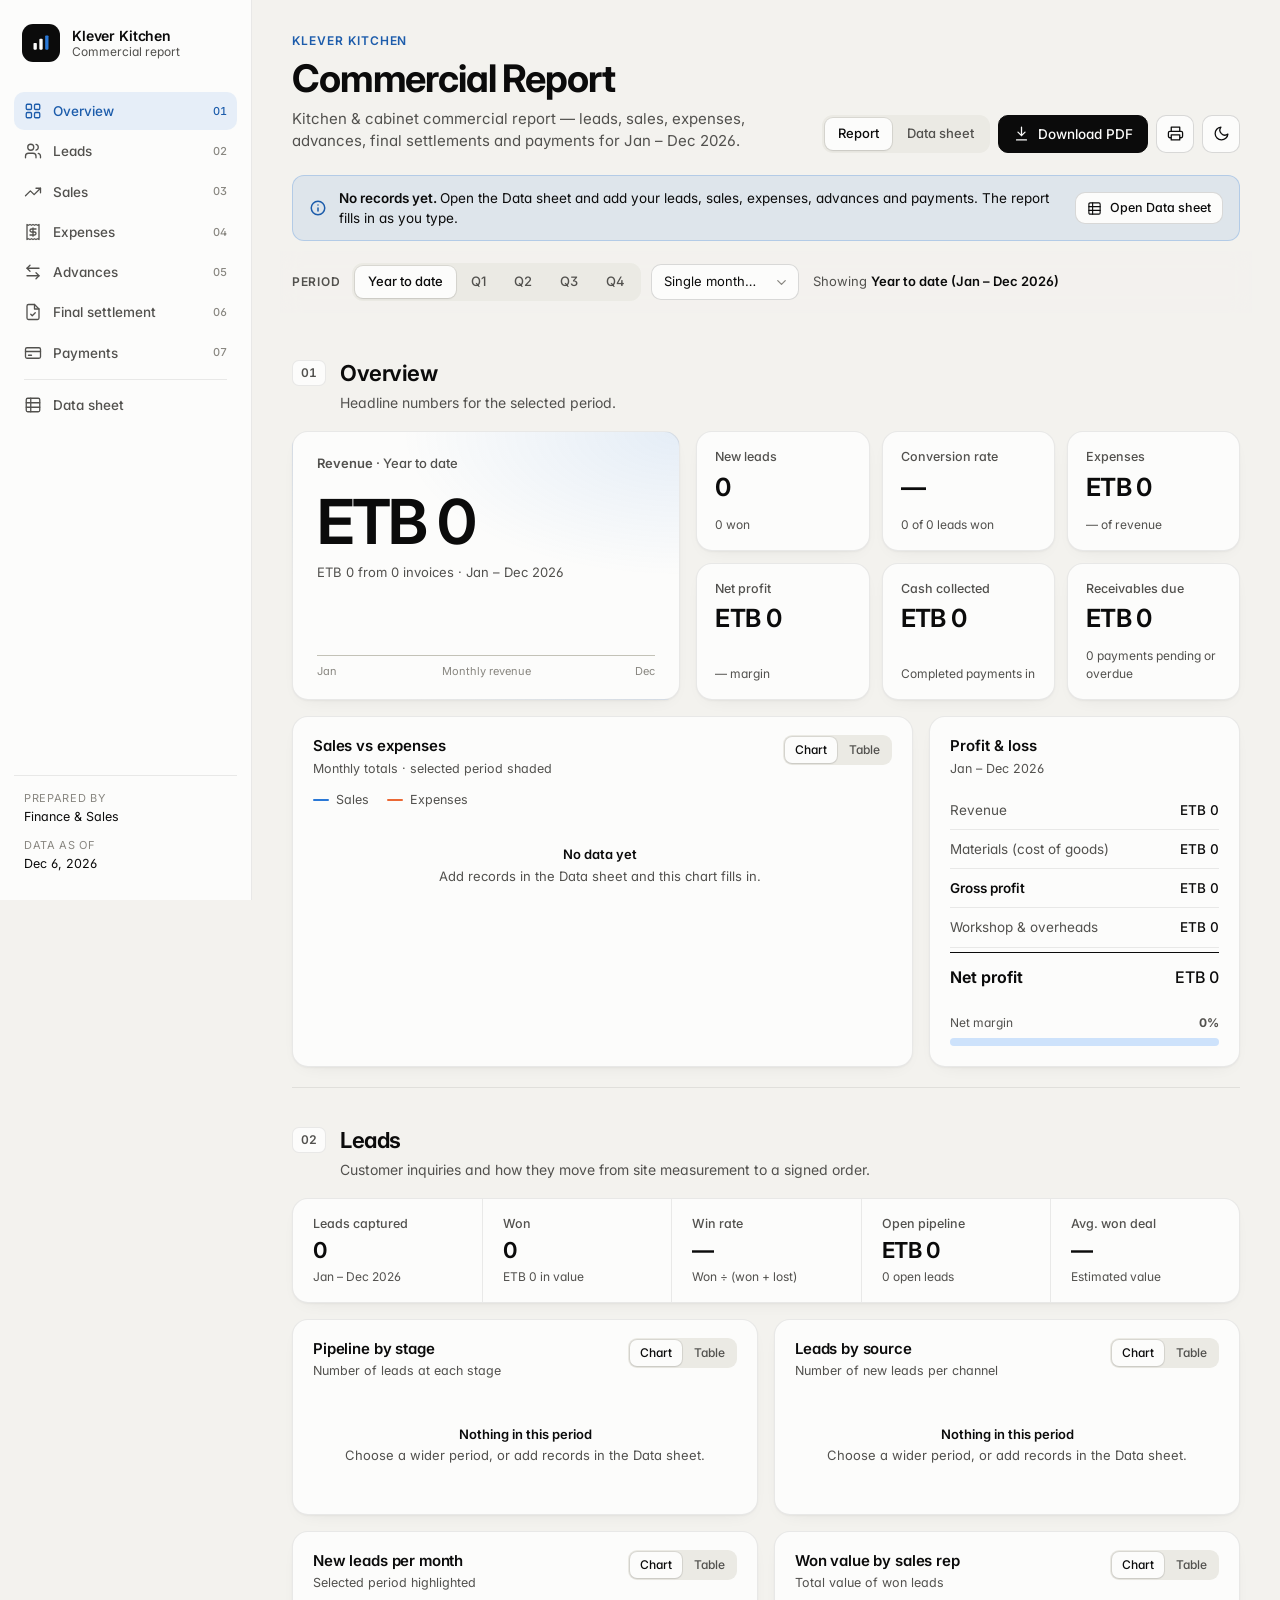
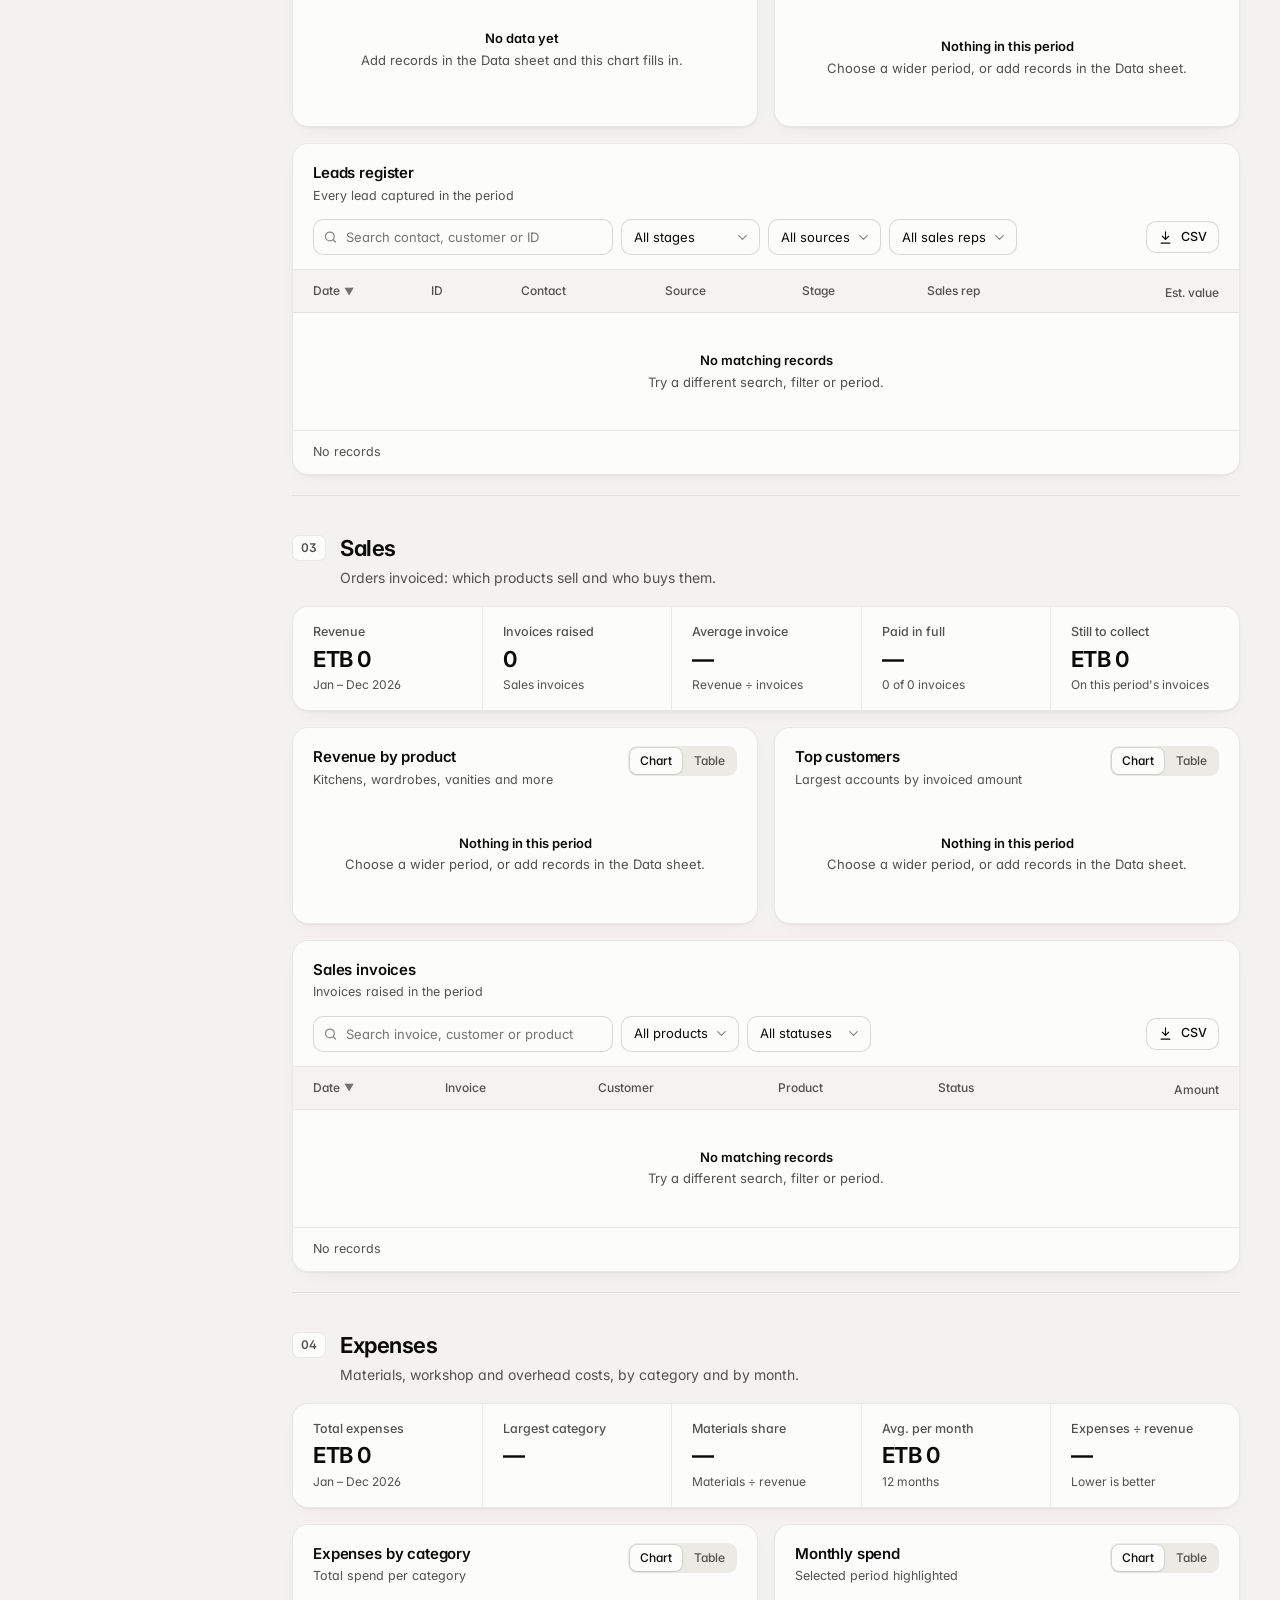
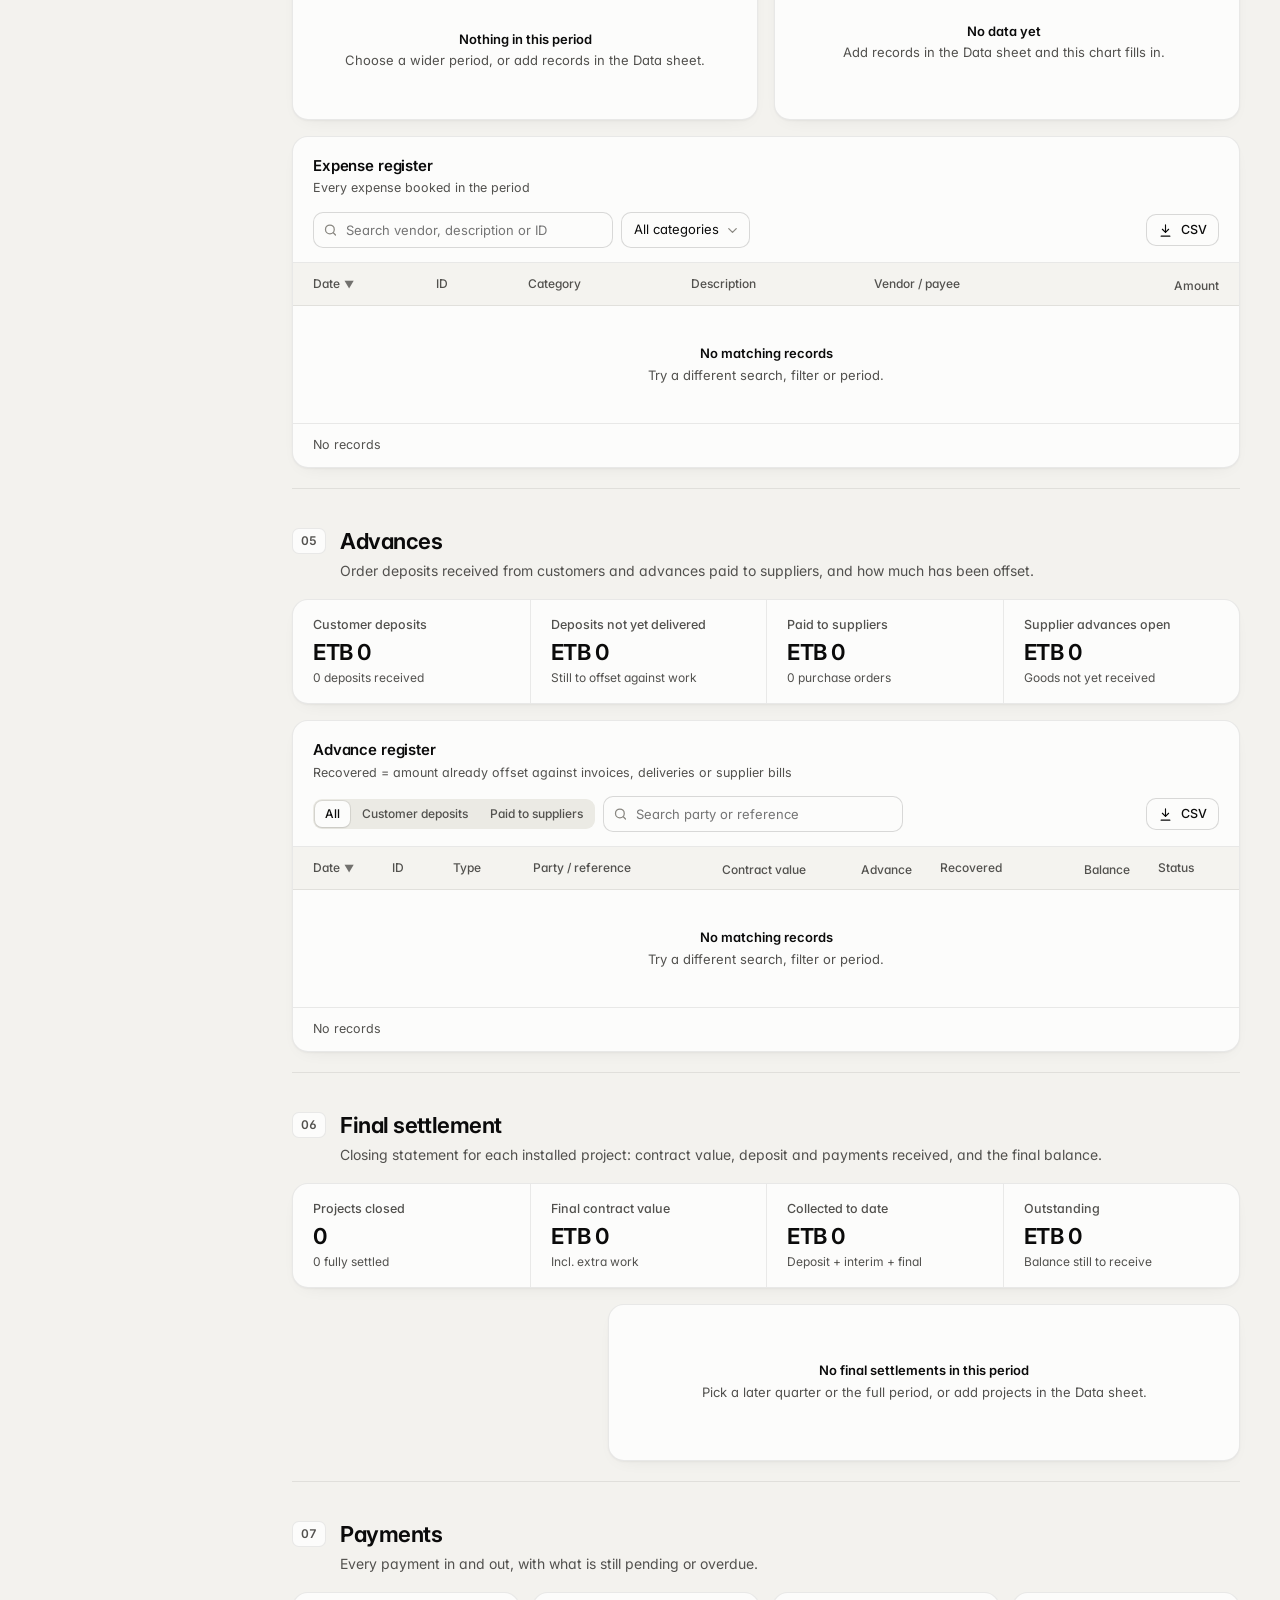
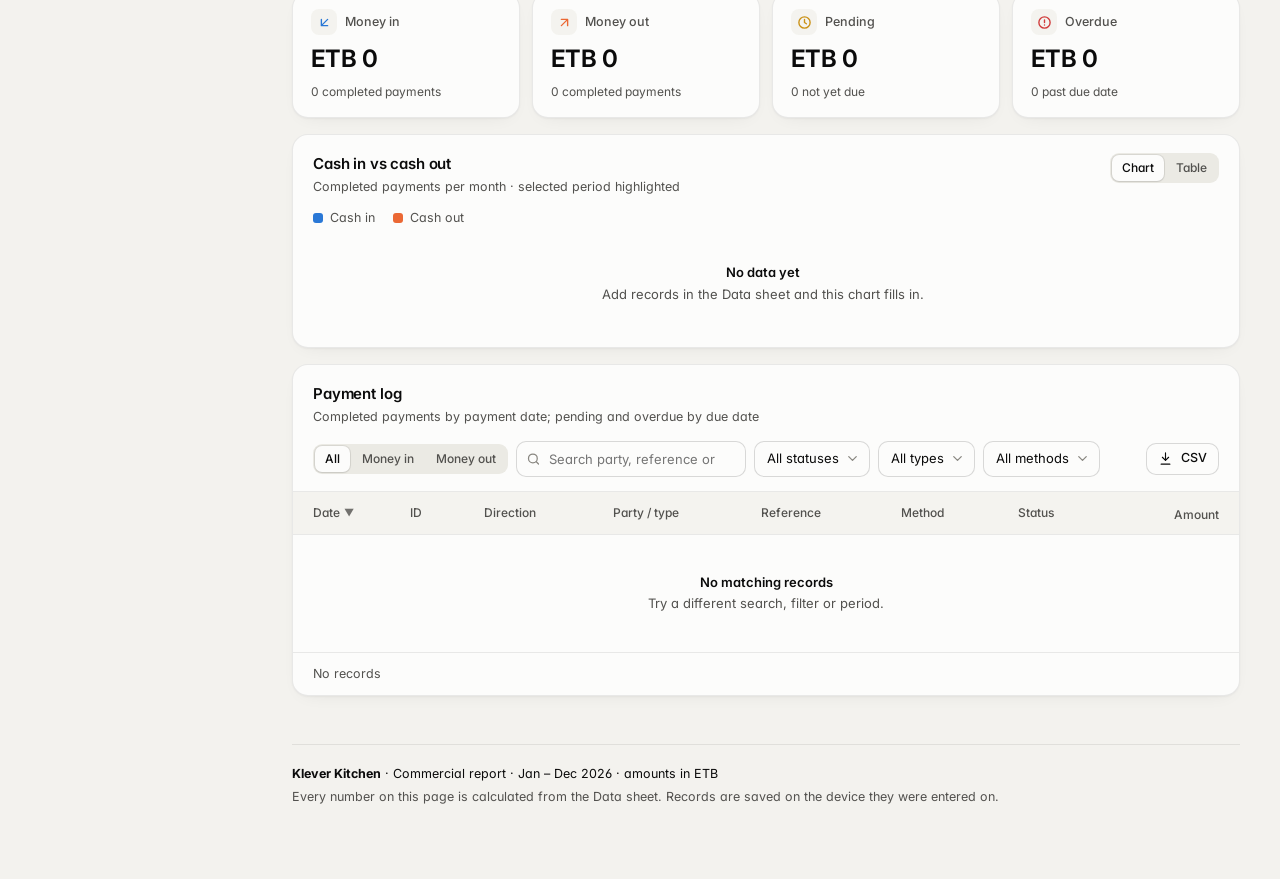
==== index.html @ 3ca85588 "Start with an empty sheet, add PDF export - Published data.js is now empty; records live on the devi" ====
<!doctype html>
<html lang="en">
<head>
  <meta charset="utf-8">
  <meta name="viewport" content="width=device-width, initial-scale=1">
  <title>Commercial Report</title>
  <meta name="description" content="Commercial report: leads, sales, expenses, advances, final settlements and payments.">
  <link rel="icon" href="data:image/svg+xml,%3Csvg xmlns='http://www.w3.org/2000/svg' viewBox='0 0 32 32'%3E%3Crect width='32' height='32' rx='8' fill='%230b0b0b'/%3E%3Crect x='8' y='17' width='4' height='7' rx='1' fill='%23fff'/%3E%3Crect x='14' y='12' width='4' height='12' rx='1' fill='%23fff'/%3E%3Crect x='20' y='8' width='4' height='16' rx='1' fill='%233987e5'/%3E%3C/svg%3E">
  <link rel="preconnect" href="https://fonts.googleapis.com">
  <link rel="preconnect" href="https://fonts.gstatic.com" crossorigin>
  <link href="https://fonts.googleapis.com/css2?family=Inter:wght@400;500;600;700&display=swap" rel="stylesheet">
  <link rel="stylesheet" href="styles.css">
  <script>
    try { var t = localStorage.getItem("cr-theme"); if (t === "light" || t === "dark") document.documentElement.setAttribute("data-theme", t); } catch (e) {}
  </script>
</head>
<body>
  <a class="skip-link" href="#content">Skip to report</a>

  <div class="app">
    <aside class="sidebar" aria-label="Report sections">
      <div class="brand">
        <span class="brand-mark" aria-hidden="true">
          <svg viewBox="0 0 24 24" width="20" height="20"><rect x="3" y="12" width="4" height="8" rx="1" fill="currentColor"/><rect x="10" y="7" width="4" height="13" rx="1" fill="currentColor"/><rect x="17" y="3" width="4" height="17" rx="1" fill="var(--c-in)"/></svg>
        </span>
        <div class="brand-text">
          <strong id="company-name">Company</strong>
          <span>Commercial report</span>
        </div>
      </div>

      <nav class="nav" id="nav">
        <a href="#overview" data-icon="overview">Overview</a>
        <a href="#leads" data-icon="leads">Leads</a>
        <a href="#sales" data-icon="sales">Sales</a>
        <a href="#expenses" data-icon="expenses">Expenses</a>
        <a href="#advances" data-icon="advances">Advances</a>
        <a href="#settlement" data-icon="settlement">Final settlement</a>
        <a href="#payments" data-icon="payments">Payments</a>
        <a href="#sheet" data-icon="sheet" class="nav-sheet">Data sheet</a>
      </nav>

      <div class="sidebar-foot">
        <span class="foot-label">Prepared by</span>
        <span id="prepared-by">—</span>
        <span class="foot-label">Data as of</span>
        <span id="as-of">—</span>
      </div>
    </aside>

    <main class="main" id="content">
      <div class="content">
        <header class="topbar">
          <div>
            <p class="eyebrow" id="eyebrow">Commercial report</p>
            <h1>Commercial Report</h1>
            <p class="lede" id="lede">Leads, sales, expenses, advances, final settlements and payments in one place.</p>
          </div>
          <div class="topbar-actions">
            <div class="seg view-seg" id="view-seg" role="group" aria-label="View">
              <button type="button" data-view="report" aria-pressed="true">Report</button>
              <button type="button" data-view="sheet" aria-pressed="false">Data sheet</button>
            </div>
            <button class="btn btn-primary" id="pdf-btn" type="button" title="Download the report for the selected period as a PDF file">
              <svg viewBox="0 0 24 24" aria-hidden="true"><path d="M12 3v12M7 10l5 5 5-5M5 21h14"/></svg>
              <span>Download PDF</span>
            </button>
            <button class="icon-btn" id="print-btn" type="button" aria-label="Print" title="Print">
              <svg viewBox="0 0 24 24" aria-hidden="true"><path d="M6 9V3h12v6M6 18H4a2 2 0 0 1-2-2v-5a2 2 0 0 1 2-2h16a2 2 0 0 1 2 2v5a2 2 0 0 1-2 2h-2M6 14h12v7H6z"/></svg>
            </button>
            <button class="icon-btn" id="theme-btn" type="button" aria-label="Switch colour theme">
              <svg class="i-moon" viewBox="0 0 24 24" aria-hidden="true"><path d="M21 12.8A9 9 0 1 1 11.2 3a7 7 0 0 0 9.8 9.8z"/></svg>
              <svg class="i-sun" viewBox="0 0 24 24" aria-hidden="true"><circle cx="12" cy="12" r="4"/><path d="M12 2v2M12 20v2M4.9 4.9l1.4 1.4M17.7 17.7l1.4 1.4M2 12h2M20 12h2M4.9 19.1l1.4-1.4M17.7 6.3l1.4-1.4"/></svg>
            </button>
          </div>
        </header>

        <div class="notice report-only" id="data-banner" hidden></div>

        <div class="filterbar report-only" role="toolbar" aria-label="Report period">
          <span class="filter-label">Period</span>
          <div class="seg" id="period-seg"></div>
          <label class="sr-only" for="month-select">Single month</label>
          <select class="select" id="month-select"></select>
          <span class="filter-note" id="filter-note"></span>
        </div>

        <!-- 01 OVERVIEW -->
        <section class="section report-only" id="overview" aria-labelledby="h-overview">
          <div class="section-head">
            <span class="section-num">01</span>
            <div>
              <h2 id="h-overview">Overview</h2>
              <p>Headline numbers for the selected period.</p>
            </div>
          </div>

          <div class="overview-top">
            <article class="card hero" id="hero"></article>
            <div class="tiles" id="kpi-tiles"></div>
          </div>

          <div class="overview-bottom">
            <article class="card chart-card" data-chart="trend">
              <header class="card-head">
                <div>
                  <h3>Sales vs expenses</h3>
                  <p class="card-sub">Monthly totals · selected period shaded</p>
                </div>
                <div class="seg seg-sm view-toggle" role="group" aria-label="View as">
                  <button type="button" data-view="chart" aria-pressed="true">Chart</button>
                  <button type="button" data-view="table" aria-pressed="false">Table</button>
                </div>
              </header>
              <div class="legend">
                <span><i class="sw-line k-in"></i>Sales</span>
                <span><i class="sw-line k-out"></i>Expenses</span>
              </div>
              <div class="chart-body"></div>
              <div class="chart-table" hidden></div>
            </article>

            <article class="card pnl" id="pnl"></article>
          </div>
        </section>

        <!-- 02 LEADS -->
        <section class="section report-only" id="leads" aria-labelledby="h-leads">
          <div class="section-head">
            <span class="section-num">02</span>
            <div>
              <h2 id="h-leads">Leads</h2>
              <p>Customer inquiries and how they move from site measurement to a signed order.</p>
            </div>
          </div>

          <div class="card stat-strip" id="leads-stats"></div>

          <div class="grid grid-2">
            <article class="card chart-card" data-chart="stages">
              <header class="card-head">
                <div>
                  <h3>Pipeline by stage</h3>
                  <p class="card-sub">Number of leads at each stage</p>
                </div>
                <div class="seg seg-sm view-toggle" role="group" aria-label="View as">
                  <button type="button" data-view="chart" aria-pressed="true">Chart</button>
                  <button type="button" data-view="table" aria-pressed="false">Table</button>
                </div>
              </header>
              <div class="chart-body hb-body"></div>
              <div class="chart-table" hidden></div>
            </article>

            <article class="card chart-card" data-chart="sources">
              <header class="card-head">
                <div>
                  <h3>Leads by source</h3>
                  <p class="card-sub">Number of new leads per channel</p>
                </div>
                <div class="seg seg-sm view-toggle" role="group" aria-label="View as">
                  <button type="button" data-view="chart" aria-pressed="true">Chart</button>
                  <button type="button" data-view="table" aria-pressed="false">Table</button>
                </div>
              </header>
              <div class="chart-body hb-body"></div>
              <div class="chart-table" hidden></div>
            </article>

            <article class="card chart-card" data-chart="leadsMonthly">
              <header class="card-head">
                <div>
                  <h3>New leads per month</h3>
                  <p class="card-sub">Selected period highlighted</p>
                </div>
                <div class="seg seg-sm view-toggle" role="group" aria-label="View as">
                  <button type="button" data-view="chart" aria-pressed="true">Chart</button>
                  <button type="button" data-view="table" aria-pressed="false">Table</button>
                </div>
              </header>
              <div class="chart-body"></div>
              <div class="chart-table" hidden></div>
            </article>

            <article class="card chart-card" data-chart="reps">
              <header class="card-head">
                <div>
                  <h3>Won value by sales rep</h3>
                  <p class="card-sub">Total value of won leads</p>
                </div>
                <div class="seg seg-sm view-toggle" role="group" aria-label="View as">
                  <button type="button" data-view="chart" aria-pressed="true">Chart</button>
                  <button type="button" data-view="table" aria-pressed="false">Table</button>
                </div>
              </header>
              <div class="chart-body hb-body"></div>
              <div class="chart-table" hidden></div>
            </article>
          </div>

          <article class="card table-card">
            <header class="card-head"><div><h3>Leads register</h3><p class="card-sub">Every lead captured in the period</p></div></header>
            <div id="leads-table"></div>
          </article>
        </section>

        <!-- 03 SALES -->
        <section class="section report-only" id="sales" aria-labelledby="h-sales">
          <div class="section-head">
            <span class="section-num">03</span>
            <div>
              <h2 id="h-sales">Sales</h2>
              <p>Orders invoiced: which products sell and who buys them.</p>
            </div>
          </div>

          <div class="card stat-strip" id="sales-stats"></div>

          <div class="grid grid-2">
            <article class="card chart-card" data-chart="categories">
              <header class="card-head">
                <div>
                  <h3>Revenue by product</h3>
                  <p class="card-sub">Kitchens, wardrobes, vanities and more</p>
                </div>
                <div class="seg seg-sm view-toggle" role="group" aria-label="View as">
                  <button type="button" data-view="chart" aria-pressed="true">Chart</button>
                  <button type="button" data-view="table" aria-pressed="false">Table</button>
                </div>
              </header>
              <div class="chart-body hb-body"></div>
              <div class="chart-table" hidden></div>
            </article>

            <article class="card chart-card" data-chart="customers">
              <header class="card-head">
                <div>
                  <h3>Top customers</h3>
                  <p class="card-sub">Largest accounts by invoiced amount</p>
                </div>
                <div class="seg seg-sm view-toggle" role="group" aria-label="View as">
                  <button type="button" data-view="chart" aria-pressed="true">Chart</button>
                  <button type="button" data-view="table" aria-pressed="false">Table</button>
                </div>
              </header>
              <div class="chart-body hb-body"></div>
              <div class="chart-table" hidden></div>
            </article>
          </div>

          <article class="card table-card">
            <header class="card-head"><div><h3>Sales invoices</h3><p class="card-sub">Invoices raised in the period</p></div></header>
            <div id="sales-table"></div>
          </article>
        </section>

        <!-- 04 EXPENSES -->
        <section class="section report-only" id="expenses" aria-labelledby="h-expenses">
          <div class="section-head">
            <span class="section-num">04</span>
            <div>
              <h2 id="h-expenses">Expenses</h2>
              <p>Materials, workshop and overhead costs, by category and by month.</p>
            </div>
          </div>

          <div class="card stat-strip" id="expense-stats"></div>

          <div class="grid grid-2">
            <article class="card chart-card" data-chart="expenseCats">
              <header class="card-head">
                <div>
                  <h3>Expenses by category</h3>
                  <p class="card-sub">Total spend per category</p>
                </div>
                <div class="seg seg-sm view-toggle" role="group" aria-label="View as">
                  <button type="button" data-view="chart" aria-pressed="true">Chart</button>
                  <button type="button" data-view="table" aria-pressed="false">Table</button>
                </div>
              </header>
              <div class="chart-body hb-body"></div>
              <div class="chart-table" hidden></div>
            </article>

            <article class="card chart-card" data-chart="expenseMonthly">
              <header class="card-head">
                <div>
                  <h3>Monthly spend</h3>
                  <p class="card-sub">Selected period highlighted</p>
                </div>
                <div class="seg seg-sm view-toggle" role="group" aria-label="View as">
                  <button type="button" data-view="chart" aria-pressed="true">Chart</button>
                  <button type="button" data-view="table" aria-pressed="false">Table</button>
                </div>
              </header>
              <div class="chart-body"></div>
              <div class="chart-table" hidden></div>
            </article>
          </div>

          <article class="card table-card">
            <header class="card-head"><div><h3>Expense register</h3><p class="card-sub">Every expense booked in the period</p></div></header>
            <div id="expense-table"></div>
          </article>
        </section>

        <!-- 05 ADVANCES -->
        <section class="section report-only" id="advances" aria-labelledby="h-advances">
          <div class="section-head">
            <span class="section-num">05</span>
            <div>
              <h2 id="h-advances">Advances</h2>
              <p>Order deposits received from customers and advances paid to suppliers, and how much has been offset.</p>
            </div>
          </div>

          <div class="card stat-strip" id="advance-stats"></div>

          <article class="card table-card">
            <header class="card-head"><div><h3>Advance register</h3><p class="card-sub">Recovered = amount already offset against invoices, deliveries or supplier bills</p></div></header>
            <div id="advance-table"></div>
          </article>
        </section>

        <!-- 06 FINAL SETTLEMENT -->
        <section class="section report-only" id="settlement" aria-labelledby="h-settlement">
          <div class="section-head">
            <span class="section-num">06</span>
            <div>
              <h2 id="h-settlement">Final settlement</h2>
              <p>Closing statement for each installed project: contract value, deposit and payments received, and the final balance.</p>
            </div>
          </div>

          <div class="card stat-strip" id="settlement-stats"></div>

          <div class="fs-layout">
            <div class="fs-list" id="fs-list" role="listbox" aria-label="Projects"></div>
            <article class="card statement" id="statement"></article>
          </div>
        </section>

        <!-- 07 PAYMENTS -->
        <section class="section report-only" id="payments" aria-labelledby="h-payments">
          <div class="section-head">
            <span class="section-num">07</span>
            <div>
              <h2 id="h-payments">Payments</h2>
              <p>Every payment in and out, with what is still pending or overdue.</p>
            </div>
          </div>

          <div class="status-tiles" id="payment-tiles"></div>

          <article class="card chart-card" data-chart="cashflow">
            <header class="card-head">
              <div>
                <h3>Cash in vs cash out</h3>
                <p class="card-sub">Completed payments per month · selected period highlighted</p>
              </div>
              <div class="seg seg-sm view-toggle" role="group" aria-label="View as">
                <button type="button" data-view="chart" aria-pressed="true">Chart</button>
                <button type="button" data-view="table" aria-pressed="false">Table</button>
              </div>
            </header>
            <div class="legend">
              <span><i class="sw-rect k-in"></i>Cash in</span>
              <span><i class="sw-rect k-out"></i>Cash out</span>
            </div>
            <div class="chart-body"></div>
            <div class="chart-table" hidden></div>
          </article>

          <article class="card table-card">
            <header class="card-head"><div><h3>Payment log</h3><p class="card-sub">Completed payments by payment date; pending and overdue by due date</p></div></header>
            <div id="payment-table"></div>
          </article>
        </section>

        <!-- DATA SHEET -->
        <section class="sheet-view" id="sheet" aria-labelledby="h-sheet">
          <div class="section-head">
            <span class="section-num">08</span>
            <div>
              <h2 id="h-sheet">Data sheet</h2>
              <p>Type, paste or import your records here, like a spreadsheet. The report is calculated from this sheet.</p>
            </div>
          </div>

          <div class="notice" id="sheet-notice"></div>

          <div class="sheet-bar">
            <div class="seg sheet-tabs" id="sheet-tabs" role="tablist" aria-label="Sheets"></div>
          </div>

          <div class="sheet-actions">
            <button class="btn btn-sm" id="import-btn" type="button"></button>
            <input type="file" id="import-file" accept=".xlsx,.xls,.csv" hidden>
            <button class="btn btn-sm" id="export-xlsx" type="button"></button>
            <button class="btn btn-sm" id="export-js" type="button"></button>
            <span class="dt-spacer"></span>
            <button class="btn btn-sm btn-ghost" id="restore-sample" type="button">Reset to published</button>
            <button class="btn btn-sm btn-ghost danger" id="clear-all" type="button">Start empty</button>
          </div>

          <article class="card sheet-card" id="sheet-body"></article>
        </section>

        <footer class="page-foot">
          <p><strong id="foot-company">Company</strong> · Commercial report · <span id="foot-period"></span></p>
          <p class="muted" id="foot-note"></p>
        </footer>
      </div>
    </main>
  </div>

  <div id="tooltip" hidden></div>
  <div class="toast" id="toast" role="status" hidden></div>

  <script src="data.js"></script>
  <script src="app.js"></script>
</body>
</html>
---- styles.css ----
/* ==========================================================================
   Commercial Report — styles
   Colour roles are tokens; dark mode redefines the same roles.
   ========================================================================== */

:root {
  color-scheme: light;
  --page: #f3f2ee;
  --surface: #fcfcfb;
  --surface-2: #f4f3ef;
  --surface-3: #ebeae4;
  --ink: #0b0b0b;
  --ink-2: #52514e;
  --muted: #898781;
  --grid: #e7e6e0;
  --axis: #c3c2b7;
  --border: rgba(11, 11, 11, 0.08);
  --border-strong: rgba(11, 11, 11, 0.15);
  --shadow: 0 1px 2px rgba(20, 20, 10, 0.04), 0 6px 20px -12px rgba(20, 20, 10, 0.12);
  --band: #f0efea;
  --hover-wash: rgba(11, 11, 11, 0.035);

  /* data colours: blue = money / volume in, orange = money out */
  --c-in: #2a78d6;
  --c-out: #eb6834;
  --c-in-track: #cde2fb;
  --c-muted: #c9c8c0;

  --accent: #2a78d6;
  --accent-ink: #1c5cab;
  --accent-soft: rgba(42, 120, 214, 0.1);

  /* status (fixed) */
  --good: #0ca30c;
  --warning: #fab219;
  --serious: #ec835a;
  --critical: #d03b3b;
  --good-text: #006300;
  --bad-text: #b3261e;

  --radius: 16px;
  --radius-sm: 10px;
  --font: "Inter", system-ui, -apple-system, "Segoe UI", Roboto, sans-serif;
  --mono: ui-monospace, "SF Mono", "Cascadia Mono", Consolas, monospace;
}

@media (prefers-color-scheme: dark) {
  :root:not([data-theme="light"]) {
    color-scheme: dark;
    --page: #0d0d0d;
    --surface: #1a1a19;
    --surface-2: #222221;
    --surface-3: #2b2b29;
    --ink: #ffffff;
    --ink-2: #c3c2b7;
    --muted: #898781;
    --grid: #2c2c2a;
    --axis: #383835;
    --border: rgba(255, 255, 255, 0.08);
    --border-strong: rgba(255, 255, 255, 0.16);
    --shadow: 0 1px 2px rgba(0, 0, 0, 0.3);
    --band: #222221;
    --hover-wash: rgba(255, 255, 255, 0.05);
    --c-in: #3987e5;
    --c-out: #d95926;
    --c-in-track: #0d366b;
    --c-muted: #4a4a46;
    --accent: #3987e5;
    --accent-ink: #86b6ef;
    --accent-soft: rgba(57, 135, 229, 0.16);
    --good-text: #0ca30c;
    --bad-text: #f07b7b;
  }
}
:root[data-theme="dark"] {
  color-scheme: dark;
  --page: #0d0d0d;
  --surface: #1a1a19;
  --surface-2: #222221;
  --surface-3: #2b2b29;
  --ink: #ffffff;
  --ink-2: #c3c2b7;
  --muted: #898781;
  --grid: #2c2c2a;
  --axis: #383835;
  --border: rgba(255, 255, 255, 0.08);
  --border-strong: rgba(255, 255, 255, 0.16);
  --shadow: 0 1px 2px rgba(0, 0, 0, 0.3);
  --band: #222221;
  --hover-wash: rgba(255, 255, 255, 0.05);
  --c-in: #3987e5;
  --c-out: #d95926;
  --c-in-track: #0d366b;
  --c-muted: #4a4a46;
  --accent: #3987e5;
  --accent-ink: #86b6ef;
  --accent-soft: rgba(57, 135, 229, 0.16);
  --good-text: #0ca30c;
  --bad-text: #f07b7b;
}

/* ---------- base ---------- */
*, *::before, *::after { box-sizing: border-box; }
[hidden] { display: none !important; }
html { scroll-behavior: smooth; scroll-padding-top: 76px; }
@media (prefers-reduced-motion: reduce) { html { scroll-behavior: auto; } }
body {
  margin: 0;
  background: var(--page);
  color: var(--ink);
  font: 14px/1.5 var(--font);
  -webkit-font-smoothing: antialiased;
  font-feature-settings: "cv11", "ss01";
}
h1, h2, h3, p { margin: 0; }
button, select, input { font: inherit; color: inherit; }
code { font-family: var(--mono); font-size: 0.92em; background: var(--surface-3); padding: 1px 5px; border-radius: 5px; }
svg { display: block; }
:focus-visible { outline: 2px solid var(--accent); outline-offset: 2px; border-radius: 6px; }
.sr-only { position: absolute; width: 1px; height: 1px; overflow: hidden; clip: rect(0 0 0 0); white-space: nowrap; }
.muted { color: var(--ink-2); }
.skip-link { position: absolute; left: 12px; top: -48px; background: var(--ink); color: var(--surface); padding: 8px 12px; border-radius: 8px; z-index: 50; text-decoration: none; }
.skip-link:focus { top: 12px; }

/* ---------- layout ---------- */
.app { display: grid; grid-template-columns: 252px minmax(0, 1fr); min-height: 100vh; }

.sidebar {
  position: sticky; top: 0; height: 100vh;
  display: flex; flex-direction: column; gap: 28px;
  padding: 22px 14px;
  background: var(--surface);
  border-right: 1px solid var(--border);
}
.brand { display: flex; align-items: center; gap: 12px; padding: 2px 8px; }
.brand-mark {
  width: 38px; height: 38px; flex: none;
  display: grid; place-items: center;
  border-radius: 11px; background: var(--ink); color: var(--surface);
}
.brand-text { display: flex; flex-direction: column; line-height: 1.25; min-width: 0; }
.brand-text strong { font-size: 14px; font-weight: 600; letter-spacing: -0.01em; white-space: nowrap; overflow: hidden; text-overflow: ellipsis; }
.brand-text span { font-size: 12px; color: var(--ink-2); }

.nav { display: flex; flex-direction: column; gap: 2px; }
.nav a {
  display: flex; align-items: center; gap: 11px;
  padding: 9px 10px; border-radius: 10px;
  color: var(--ink-2); text-decoration: none; font-weight: 500; font-size: 13.5px;
  transition: background-color .15s, color .15s;
}
.nav a svg { width: 18px; height: 18px; flex: none; fill: none; stroke: currentColor; stroke-width: 1.75; stroke-linecap: round; stroke-linejoin: round; }
.nav a:hover { background: var(--surface-2); color: var(--ink); }
.nav a.active { background: var(--accent-soft); color: var(--accent-ink); }
.nav a .n { margin-left: auto; font-size: 11px; color: var(--muted); font-variant-numeric: tabular-nums; }
.nav a.active .n { color: var(--accent-ink); }

.sidebar-foot {
  margin-top: auto; padding: 14px 10px 4px;
  border-top: 1px solid var(--border);
  display: grid; gap: 2px; font-size: 12.5px;
}
.foot-label { font-size: 11px; color: var(--muted); text-transform: uppercase; letter-spacing: .06em; margin-top: 8px; }
.foot-label:first-child { margin-top: 0; }

.main { min-width: 0; }
.content { max-width: 1240px; margin: 0 auto; padding: 32px 40px 72px; }

/* ---------- top bar & filters ---------- */
.topbar { display: flex; justify-content: space-between; align-items: flex-end; gap: 24px; margin-bottom: 22px; }
.eyebrow { font-size: 12px; font-weight: 600; color: var(--accent-ink); text-transform: uppercase; letter-spacing: .08em; margin-bottom: 8px; }
.topbar h1 { font-size: clamp(28px, 3.4vw, 38px); font-weight: 700; letter-spacing: -0.03em; line-height: 1.1; }
.lede { color: var(--ink-2); margin-top: 8px; font-size: 15px; max-width: 60ch; }
.topbar-actions { display: flex; gap: 8px; flex: none; }

.btn, .icon-btn {
  display: inline-flex; align-items: center; justify-content: center; gap: 8px;
  height: 38px; padding: 0 14px;
  border: 1px solid var(--border-strong); border-radius: var(--radius-sm);
  background: var(--surface); color: var(--ink);
  font-weight: 500; font-size: 13.5px; cursor: pointer;
  transition: background-color .15s, border-color .15s;
}
.icon-btn { width: 38px; padding: 0; }
.btn:hover, .icon-btn:hover { background: var(--surface-2); }
.btn svg, .icon-btn svg { width: 17px; height: 17px; fill: none; stroke: currentColor; stroke-width: 1.8; stroke-linecap: round; stroke-linejoin: round; }
.btn-sm { height: 32px; padding: 0 11px; font-size: 12.5px; }
.btn-sm svg { width: 15px; height: 15px; }
.i-sun { display: none; }
:root[data-theme="dark"] .i-sun { display: block; }
:root[data-theme="dark"] .i-moon { display: none; }
@media (prefers-color-scheme: dark) {
  :root:not([data-theme="light"]) .i-sun { display: block; }
  :root:not([data-theme="light"]) .i-moon { display: none; }
}

.filterbar {
  position: sticky; top: 0; z-index: 15;
  display: flex; flex-wrap: wrap; align-items: center; gap: 10px;
  margin: 0 -12px 8px; padding: 12px;
  background: color-mix(in srgb, var(--page) 86%, transparent);
  backdrop-filter: saturate(1.4) blur(10px);
  -webkit-backdrop-filter: saturate(1.4) blur(10px);
}
.filter-label { font-size: 12px; font-weight: 600; color: var(--ink-2); text-transform: uppercase; letter-spacing: .06em; margin-right: 2px; }
.filter-note { font-size: 13px; color: var(--ink-2); margin-left: 4px; }
.filter-note strong { color: var(--ink); font-weight: 600; }

.seg {
  display: inline-flex; gap: 2px; padding: 3px;
  background: var(--surface-3); border-radius: 11px;
}
.seg button {
  border: 0; background: transparent; color: var(--ink-2);
  font-weight: 500; font-size: 13px;
  padding: 6px 13px; border-radius: 8px; cursor: pointer; white-space: nowrap;
  transition: background-color .15s, color .15s;
}
.seg button:hover { color: var(--ink); }
.seg button[aria-pressed="true"] { background: var(--surface); color: var(--ink); box-shadow: 0 1px 2px rgba(0,0,0,.08), 0 0 0 1px var(--border); }
.seg-sm { padding: 2px; border-radius: 9px; }
.seg-sm button { font-size: 12px; padding: 4px 10px; border-radius: 7px; }

.select, .input {
  height: 36px; padding: 0 12px;
  border: 1px solid var(--border-strong); border-radius: var(--radius-sm);
  background: var(--surface); color: var(--ink); font-size: 13px;
}
.select { padding-right: 30px; appearance: none; cursor: pointer;
  background-image: url("data:image/svg+xml,%3Csvg xmlns='http://www.w3.org/2000/svg' viewBox='0 0 24 24' fill='none' stroke='%23898781' stroke-width='2' stroke-linecap='round' stroke-linejoin='round'%3E%3Cpath d='m6 9 6 6 6-6'/%3E%3C/svg%3E");
  background-repeat: no-repeat; background-position: right 9px center; background-size: 15px;
}
.select.active { border-color: var(--accent); box-shadow: 0 0 0 3px var(--accent-soft); }

/* ---------- sections ---------- */
.section { padding-top: 36px; }
.section + .section { margin-top: 20px; border-top: 1px solid var(--border); }
.section-head { display: flex; align-items: flex-start; gap: 14px; margin-bottom: 18px; }
.section-num {
  flex: none; margin-top: 3px;
  font-size: 12px; font-weight: 600; font-variant-numeric: tabular-nums;
  color: var(--ink-2); background: var(--surface); border: 1px solid var(--border);
  padding: 3px 8px; border-radius: 7px;
}
.section-head h2 { font-size: 22px; font-weight: 650; letter-spacing: -0.02em; }
.section-head p { color: var(--ink-2); margin-top: 2px; }
.section > * + * { margin-top: 16px; }
.section > .section-head + * { margin-top: 0; }

.grid { display: grid; gap: 16px; }
.grid-2 { grid-template-columns: repeat(2, minmax(0, 1fr)); }

/* ---------- cards ---------- */
.card {
  background: var(--surface);
  border: 1px solid var(--border);
  border-radius: var(--radius);
  box-shadow: var(--shadow);
  min-width: 0;
}
.card-head { display: flex; justify-content: space-between; align-items: flex-start; gap: 12px; padding: 18px 20px 0; }
.card-head h3 { font-size: 15px; font-weight: 600; letter-spacing: -0.01em; }
.card-sub { color: var(--ink-2); font-size: 12.5px; margin-top: 2px; }

/* ---------- overview ---------- */
.overview-top { display: grid; grid-template-columns: minmax(0, 5fr) minmax(0, 7fr); gap: 16px; }
.overview-bottom { display: grid; grid-template-columns: minmax(0, 8fr) minmax(0, 4fr); gap: 16px; margin-top: 16px; }

.hero {
  padding: 22px 24px 20px;
  display: flex; flex-direction: column;
  background:
    radial-gradient(120% 90% at 100% 0%, color-mix(in srgb, var(--c-in) 11%, transparent), transparent 60%),
    var(--surface);
}
.hero-top { display: flex; justify-content: space-between; align-items: center; gap: 10px; flex-wrap: wrap; }
.hero-label { font-size: 13px; font-weight: 600; color: var(--ink-2); }
.hero-label span { font-weight: 500; }
.hero-value { font-size: clamp(46px, 5.4vw, 62px); font-weight: 650; letter-spacing: -0.04em; line-height: 1; margin: 18px 0 10px; }
.hero-sub { color: var(--ink-2); font-size: 13px; }
.hero-spark { margin-top: auto; padding-top: 18px; }
.hero-spark-caption { display: flex; justify-content: space-between; font-size: 11px; color: var(--muted); margin-top: 6px; }

.tiles { display: grid; grid-template-columns: repeat(3, minmax(0, 1fr)); gap: 12px; }
.tile { padding: 16px 18px; display: flex; flex-direction: column; gap: 6px; }
.tile-label { font-size: 12.5px; font-weight: 500; color: var(--ink-2); display: flex; align-items: center; gap: 7px; }
.tile-label i { width: 8px; height: 8px; border-radius: 2px; flex: none; }
.tile-value { font-size: 25px; font-weight: 650; letter-spacing: -0.025em; line-height: 1.15; }
.tile-foot { font-size: 12px; color: var(--ink-2); display: flex; align-items: center; gap: 6px; flex-wrap: wrap; margin-top: auto; }

.delta {
  display: inline-flex; align-items: center; gap: 3px;
  font-size: 12px; font-weight: 600; font-variant-numeric: tabular-nums;
  padding: 2px 7px 2px 5px; border-radius: 999px; white-space: nowrap;
}
.delta svg { width: 13px; height: 13px; fill: none; stroke: currentColor; stroke-width: 2.4; stroke-linecap: round; stroke-linejoin: round; }
.delta.good { color: var(--good-text); background: color-mix(in srgb, var(--good) 12%, transparent); }
.delta.bad { color: var(--bad-text); background: color-mix(in srgb, var(--critical) 12%, transparent); }
.delta.flat { color: var(--ink-2); background: var(--surface-3); }

/* P&L */
.pnl { padding: 18px 20px 20px; display: flex; flex-direction: column; }
.pnl h3 { font-size: 15px; font-weight: 600; }
.pnl-rows { margin-top: 12px; display: grid; }
.pnl-row { display: flex; justify-content: space-between; align-items: baseline; gap: 12px; padding: 9px 0; border-bottom: 1px solid var(--border); font-size: 13.5px; }
.pnl-row .v { font-variant-numeric: tabular-nums; font-weight: 500; white-space: nowrap; }
.pnl-row .lbl { color: var(--ink-2); }
.pnl-row.sub { font-weight: 600; }
.pnl-row.sub .lbl { color: var(--ink); }
.pnl-row .pct { font-size: 11.5px; color: var(--ink-2); font-weight: 500; margin-left: 6px; }
.pnl-row.net { border-bottom: 0; border-top: 1.5px solid var(--ink); margin-top: 4px; padding-top: 12px; font-size: 16px; font-weight: 650; }
.pnl-row.net .lbl { color: var(--ink); }
.pnl-meter { margin-top: auto; padding-top: 16px; }
.pnl-meter-cap { display: flex; justify-content: space-between; font-size: 12px; color: var(--ink-2); margin-bottom: 6px; }

/* stat strip */
.stat-strip { display: grid; grid-template-columns: repeat(auto-fit, minmax(170px, 1fr)); }
.stat { padding: 16px 20px; border-left: 1px solid var(--border); display: flex; flex-direction: column; gap: 4px; min-width: 0; }
.stat:first-child { border-left: 0; }
.stat-label { font-size: 12.5px; font-weight: 500; color: var(--ink-2); }
.stat-value { font-size: 22px; font-weight: 650; letter-spacing: -0.02em; line-height: 1.2; white-space: nowrap; overflow: hidden; text-overflow: ellipsis; }
.stat-foot { font-size: 12px; color: var(--ink-2); display: flex; gap: 6px; align-items: center; flex-wrap: wrap; }

/* ---------- charts ---------- */
.legend { display: flex; flex-wrap: wrap; gap: 6px 18px; padding: 12px 20px 0; font-size: 12.5px; color: var(--ink-2); }
.legend span { display: inline-flex; align-items: center; gap: 7px; }
.sw-line { display: inline-block; width: 16px; height: 2px; border-radius: 2px; }
.sw-rect { display: inline-block; width: 10px; height: 10px; border-radius: 3px; }
.sw-line.k-in, .sw-rect.k-in, .tip-key.k-in, .tile-label i.k-in { background: var(--c-in); }
.sw-line.k-out, .sw-rect.k-out, .tip-key.k-out, .tile-label i.k-out { background: var(--c-out); }

.chart-body { padding: 8px 12px 14px 6px; min-height: 120px; }
.chart-body svg { width: 100%; overflow: visible; }
.hb-body { padding: 16px 20px 20px; }
.chart-table { padding: 12px 0 6px; }

.grid-line { stroke: var(--grid); stroke-width: 1; shape-rendering: crispEdges; }
.axis-line { stroke: var(--axis); stroke-width: 1; shape-rendering: crispEdges; }
.tick { fill: var(--muted); font-size: 11px; font-variant-numeric: tabular-nums; }
.x-label { fill: var(--muted); font-size: 11px; }
.x-label.sel { fill: var(--ink); font-weight: 600; }
.band { fill: var(--band); }
.line { fill: none; stroke-width: 2; stroke-linejoin: round; stroke-linecap: round; }
.line.k-in { stroke: var(--c-in); }
.line.k-out { stroke: var(--c-out); }
.area.k-in { fill: var(--c-in); opacity: .1; }
.dot { stroke: var(--surface); stroke-width: 2; }
.dot.k-in { fill: var(--c-in); }
.dot.k-out { fill: var(--c-out); }
.col { pointer-events: none; transition: opacity .2s; }
.col.k-in { fill: var(--c-in); }
.col.k-out { fill: var(--c-out); }
.col.k-muted { fill: var(--c-muted); }
.col.dim { opacity: .3; }
.hit { fill: transparent; cursor: crosshair; outline: none; }
.hit:hover, .hit.focus { fill: var(--hover-wash); }
.crosshair { stroke: var(--axis); stroke-width: 1; shape-rendering: crispEdges; pointer-events: none; }
.end-label { fill: var(--ink-2); font-size: 12px; font-weight: 600; font-variant-numeric: tabular-nums; }
.peak-label { fill: var(--ink-2); font-size: 11px; font-weight: 600; font-variant-numeric: tabular-nums; }
.plot-overlay { fill: transparent; cursor: crosshair; outline: none; }

/* horizontal bars (HTML) */
.hb { display: grid; gap: 12px; }
.hb-row {
  display: grid; grid-template-columns: minmax(84px, 34%) minmax(0, 1fr); align-items: center; gap: 12px;
  padding: 3px 6px; margin: -3px -6px; border-radius: 8px; cursor: default; outline: none;
}
.hb-row:hover, .hb-row:focus-visible { background: var(--hover-wash); }
.hb-label { font-size: 13px; color: var(--ink); white-space: nowrap; overflow: hidden; text-overflow: ellipsis; }
.hb-track { display: flex; align-items: center; gap: 8px; min-width: 0; }
.hb-bar {
  height: 14px; flex: none;
  width: calc((100% - 84px) * var(--p));
  min-width: 3px;
  border-radius: 0 4px 4px 0;
  transition: width .35s cubic-bezier(.2,.8,.2,1);
}
@media (prefers-reduced-motion: reduce) { .hb-bar { transition: none; } }
.hb-bar.k-in { background: var(--c-in); }
.hb-bar.k-out { background: var(--c-out); }
.hb-bar.k-muted { background: var(--c-muted); }
.hb-val { font-size: 12.5px; font-weight: 600; color: var(--ink-2); font-variant-numeric: tabular-nums; white-space: nowrap; }

.empty { padding: 28px 20px; text-align: center; color: var(--ink-2); font-size: 13px; }
.empty strong { display: block; color: var(--ink); font-weight: 600; margin-bottom: 2px; }

/* tooltip */
#tooltip {
  position: fixed; z-index: 100; pointer-events: none;
  min-width: 160px; max-width: 280px;
  padding: 10px 12px;
  background: var(--surface); color: var(--ink);
  border: 1px solid var(--border-strong); border-radius: 11px;
  box-shadow: 0 12px 28px -10px rgba(0, 0, 0, 0.28);
  font-size: 12.5px;
}
.tip-title { color: var(--ink-2); font-weight: 500; margin-bottom: 6px; }
.tip-row { display: grid; grid-template-columns: 14px auto 1fr; align-items: center; gap: 8px; line-height: 1.7; }
.tip-row strong { font-weight: 650; font-variant-numeric: tabular-nums; }
.tip-row span:last-child { color: var(--ink-2); }
.tip-key { width: 12px; height: 2px; border-radius: 2px; }
.tip-row.sep { border-top: 1px solid var(--border); margin-top: 4px; padding-top: 4px; }

/* ---------- tables ---------- */
.table-card { overflow: hidden; }
.dt-toolbar { display: flex; flex-wrap: wrap; gap: 8px; align-items: center; padding: 14px 20px; }
.dt-search { position: relative; flex: 1 1 200px; max-width: 300px; }
.dt-search svg { position: absolute; left: 10px; top: 50%; transform: translateY(-50%); width: 15px; height: 15px; fill: none; stroke: var(--muted); stroke-width: 2; stroke-linecap: round; }
.dt-search .input { width: 100%; padding-left: 32px; }
.dt-spacer { flex: 1 1 auto; }
.table-wrap { overflow-x: auto; border-top: 1px solid var(--border); }
table.dt { width: 100%; border-collapse: collapse; font-size: 13px; }
.dt th {
  text-align: left; font-weight: 500; font-size: 12px; color: var(--ink-2);
  padding: 10px 14px; background: var(--surface-2);
  border-bottom: 1px solid var(--border); white-space: nowrap;
}
.dt th button { all: unset; cursor: pointer; display: inline-flex; align-items: center; gap: 4px; }
.dt th button:focus-visible { outline: 2px solid var(--accent); border-radius: 4px; }
.dt th .arrow { width: 10px; opacity: .8; font-size: 10px; }
.dt th:first-child, .dt td:first-child { padding-left: 20px; }
.dt th:last-child, .dt td:last-child { padding-right: 20px; }
.dt td { padding: 10px 14px; border-bottom: 1px solid var(--border); white-space: nowrap; vertical-align: middle; }
.dt tbody tr:last-child td { border-bottom: 0; }
.dt tbody tr:hover td { background: var(--hover-wash); }
.dt .num { text-align: right; font-variant-numeric: tabular-nums; }
.dt th.num button { flex-direction: row-reverse; }
.dt .id { font-family: var(--mono); font-size: 12px; color: var(--ink-2); }
.dt .strong { font-weight: 600; }
.dt .sub { display: block; font-size: 11.5px; color: var(--ink-2); }
.dt tfoot td { background: var(--surface-2); font-weight: 600; border-top: 1px solid var(--border-strong); border-bottom: 0; }
.dt-foot { display: flex; justify-content: space-between; align-items: center; gap: 10px; flex-wrap: wrap; padding: 12px 20px; border-top: 1px solid var(--border); font-size: 12.5px; color: var(--ink-2); }
.dt-foot strong { color: var(--ink); font-weight: 600; font-variant-numeric: tabular-nums; }
.pager { display: flex; align-items: center; gap: 4px; }
.pager button {
  min-width: 30px; height: 30px; padding: 0 8px;
  border: 1px solid var(--border-strong); border-radius: 8px;
  background: var(--surface); cursor: pointer; font-size: 12.5px; font-variant-numeric: tabular-nums;
}
.pager button:hover:not(:disabled) { background: var(--surface-2); }
.pager button:disabled { opacity: .4; cursor: default; }
.pager .pg { padding: 0 8px; font-variant-numeric: tabular-nums; }

.dir { display: inline-flex; align-items: center; gap: 6px; font-weight: 500; }
.dir i { width: 20px; height: 20px; border-radius: 6px; display: grid; place-items: center; }
.dir i svg { width: 13px; height: 13px; fill: none; stroke-width: 2.4; stroke-linecap: round; stroke-linejoin: round; }
.dir.in i { background: color-mix(in srgb, var(--c-in) 14%, transparent); }
.dir.in i svg { stroke: var(--c-in); }
.dir.out i { background: color-mix(in srgb, var(--c-out) 14%, transparent); }
.dir.out i svg { stroke: var(--c-out); }

/* status badges: colour on the icon, text stays ink */
.badge {
  display: inline-flex; align-items: center; gap: 6px;
  padding: 2px 9px 2px 6px; border-radius: 999px;
  font-size: 12px; font-weight: 500; white-space: nowrap;
  background: var(--surface-2); border: 1px solid var(--border);
}
.badge svg { width: 14px; height: 14px; flex: none; fill: none; stroke-width: 2.2; stroke-linecap: round; stroke-linejoin: round; }
.badge.good { background: color-mix(in srgb, var(--good) 9%, var(--surface)); border-color: color-mix(in srgb, var(--good) 24%, transparent); }
.badge.good svg { stroke: var(--good); }
.badge.warning { background: color-mix(in srgb, var(--warning) 12%, var(--surface)); border-color: color-mix(in srgb, var(--warning) 34%, transparent); }
.badge.warning svg { stroke: color-mix(in srgb, var(--warning) 80%, var(--ink)); }
.badge.serious { background: color-mix(in srgb, var(--serious) 11%, var(--surface)); border-color: color-mix(in srgb, var(--serious) 30%, transparent); }
.badge.serious svg { stroke: var(--serious); }
.badge.critical { background: color-mix(in srgb, var(--critical) 10%, var(--surface)); border-color: color-mix(in srgb, var(--critical) 28%, transparent); }
.badge.critical svg { stroke: var(--critical); }
.badge.neutral svg { stroke: var(--muted); }

.stage { display: inline-flex; align-items: center; gap: 8px; }
.stage-dots { display: inline-flex; gap: 3px; }
.stage-dots i { width: 6px; height: 6px; border-radius: 50%; background: var(--surface-3); box-shadow: inset 0 0 0 1px var(--border-strong); }
.stage-dots i.on { background: var(--c-in); box-shadow: none; }

.meter { height: 8px; border-radius: 999px; background: var(--c-in-track); overflow: hidden; }
.meter > span { display: block; height: 100%; width: calc(var(--p) * 100%); background: var(--c-in); border-radius: 999px; }
.meter.sm { height: 6px; width: 72px; display: inline-block; vertical-align: middle; }
.meter.sm > span { height: 6px; }
.meter-cell { display: inline-flex; align-items: center; gap: 8px; }

/* ---------- settlement ---------- */
.fs-layout { display: grid; grid-template-columns: 300px minmax(0, 1fr); gap: 16px; align-items: start; }
.fs-list { display: flex; flex-direction: column; gap: 8px; }
.fs-item {
  all: unset; box-sizing: border-box; cursor: pointer;
  display: grid; gap: 8px; padding: 14px 16px;
  background: var(--surface); border: 1px solid var(--border); border-radius: 14px;
  transition: border-color .15s, box-shadow .15s;
}
.fs-item:hover { border-color: var(--border-strong); }
.fs-item:focus-visible { outline: 2px solid var(--accent); outline-offset: 2px; }
.fs-item[aria-selected="true"] { border-color: var(--accent); box-shadow: 0 0 0 3px var(--accent-soft); }
.fs-item-top { display: flex; justify-content: space-between; gap: 8px; align-items: flex-start; }
.fs-item-name { font-weight: 600; font-size: 13.5px; }
.fs-item-client { font-size: 12px; color: var(--ink-2); }
.fs-item-amt { font-size: 12.5px; font-variant-numeric: tabular-nums; color: var(--ink-2); display: flex; justify-content: space-between; }

.statement { padding: 28px 32px 30px; }
.st-head { display: flex; justify-content: space-between; align-items: flex-start; gap: 16px; flex-wrap: wrap; padding-bottom: 20px; border-bottom: 1px solid var(--border); }
.st-kicker { font-size: 11.5px; font-weight: 600; text-transform: uppercase; letter-spacing: .09em; color: var(--accent-ink); }
.st-title { font-size: 22px; font-weight: 650; letter-spacing: -0.02em; margin-top: 6px; }
.st-company { color: var(--ink-2); font-size: 13px; margin-top: 2px; }
.st-no { text-align: right; display: grid; gap: 8px; justify-items: end; }
.st-no .id { font-family: var(--mono); font-size: 13px; color: var(--ink-2); }
.st-meta { display: grid; grid-template-columns: repeat(4, minmax(0, 1fr)); gap: 12px; padding: 18px 0; border-bottom: 1px solid var(--border); }
.st-meta div { display: grid; gap: 2px; min-width: 0; }
.st-meta span { font-size: 11.5px; color: var(--ink-2); }
.st-meta strong { font-size: 13.5px; font-weight: 600; }
.st-lines { margin-top: 8px; }
.st-row { display: flex; justify-content: space-between; gap: 16px; padding: 11px 0; border-bottom: 1px solid var(--border); font-size: 14px; }
.st-row .v { font-variant-numeric: tabular-nums; white-space: nowrap; }
.st-row .lbl small { display: block; font-size: 12px; color: var(--ink-2); }
.st-row.less .lbl, .st-row.less .v { color: var(--ink-2); }
.st-row.total { font-weight: 650; border-bottom: 1.5px solid var(--ink); }
.st-row.grand {
  margin-top: 14px; padding: 16px 18px; border: 0; border-radius: 12px;
  background: var(--surface-2); font-size: 17px; font-weight: 650;
}
.st-row.outstanding { border: 0; padding: 10px 18px; font-weight: 600; }
.st-progress { margin-top: 22px; }
.st-progress-cap { display: flex; justify-content: space-between; font-size: 12.5px; color: var(--ink-2); margin-bottom: 8px; }
.st-progress-cap strong { color: var(--ink); }
.st-sign { display: grid; grid-template-columns: repeat(3, minmax(0, 1fr)); gap: 20px; margin-top: 34px; }
.st-sign div { border-top: 1px solid var(--border-strong); padding-top: 8px; font-size: 12px; color: var(--ink-2); }
.st-actions { display: flex; gap: 8px; }

/* ---------- payments ---------- */
.status-tiles { display: grid; grid-template-columns: repeat(4, minmax(0, 1fr)); gap: 12px; }
.status-tile { padding: 16px 18px; display: grid; gap: 6px; }
.status-tile .top { display: flex; align-items: center; gap: 8px; font-size: 12.5px; font-weight: 500; color: var(--ink-2); }
.status-tile .top i { width: 26px; height: 26px; border-radius: 8px; display: grid; place-items: center; background: var(--surface-2); }
.status-tile .top svg { width: 15px; height: 15px; fill: none; stroke-width: 2.2; stroke-linecap: round; stroke-linejoin: round; }
.status-tile .v { font-size: 24px; font-weight: 650; letter-spacing: -0.025em; }
.status-tile .s { font-size: 12px; color: var(--ink-2); }
.ic-in svg { stroke: var(--c-in); }
.ic-out svg { stroke: var(--c-out); }
.ic-warning svg { stroke: color-mix(in srgb, var(--warning) 80%, var(--ink)); }
.ic-critical svg { stroke: var(--critical); }

.page-foot { margin-top: 48px; padding-top: 20px; border-top: 1px solid var(--border); font-size: 12.5px; display: grid; gap: 4px; }

/* ---------- responsive ---------- */
@media (max-width: 1180px) {
  .overview-top, .overview-bottom { grid-template-columns: minmax(0, 1fr); }
  .status-tiles { grid-template-columns: repeat(2, minmax(0, 1fr)); }
}
@media (max-width: 1020px) {
  .app { display: block; }
  .sidebar {
    position: sticky; top: 0; z-index: 30; height: auto;
    flex-direction: row; align-items: center; gap: 12px;
    padding: 10px 16px; border-right: 0; border-bottom: 1px solid var(--border);
  }
  .brand { padding: 0; }
  .brand-text, .sidebar-foot { display: none; }
  .brand-mark { width: 34px; height: 34px; }
  .nav { flex-direction: row; overflow-x: auto; scrollbar-width: none; min-width: 0; flex: 1; }
  .nav::-webkit-scrollbar { display: none; }
  .nav a { white-space: nowrap; padding: 7px 11px; }
  .nav a svg, .nav a .n { display: none; }
  .filterbar { position: static; }
  .content { padding: 24px 24px 56px; }
  html { scroll-padding-top: 64px; }
  .fs-layout { grid-template-columns: minmax(0, 1fr); }
  .fs-list { flex-direction: row; overflow-x: auto; padding-bottom: 4px; scroll-snap-type: x mandatory; }
  .fs-item { flex: 0 0 250px; scroll-snap-align: start; }
}
@media (max-width: 760px) {
  .grid-2 { grid-template-columns: minmax(0, 1fr); }
  .tiles { grid-template-columns: repeat(2, minmax(0, 1fr)); }
  .stat-strip { grid-template-columns: repeat(2, minmax(0, 1fr)); }
  .stat { border-left: 0; border-top: 1px solid var(--border); }
  .stat:nth-child(-n+2) { border-top: 0; }
  .stat:nth-child(even) { border-left: 1px solid var(--border); }
  .st-meta { grid-template-columns: repeat(2, minmax(0, 1fr)); }
  .statement { padding: 22px 18px; }
  .st-sign { grid-template-columns: minmax(0, 1fr); gap: 26px; }
}
@media (max-width: 560px) {
  .content { padding: 18px 16px 48px; }
  .topbar { flex-direction: column; align-items: stretch; }
  .topbar-actions { justify-content: flex-start; }
  .filterbar { margin: 0 0 8px; padding: 0 0 12px; gap: 8px; }
  .filter-label { display: none; }
  .filter-note { flex-basis: 100%; margin: 0; }
  .seg button { padding: 6px 10px; }
  .status-tiles { grid-template-columns: minmax(0, 1fr) minmax(0, 1fr); gap: 10px; }
  .tile, .status-tile { padding: 14px; }
  .tile-value { font-size: 21px; }
  .status-tile .v { font-size: 20px; }
  .stat { padding: 14px 16px; }
  .stat-value { font-size: 19px; }
  .card-head { padding: 16px 16px 0; flex-wrap: wrap; }
  .hb-body { padding: 14px 16px 18px; }
  .dt-toolbar { padding: 12px 16px; }
  .dt-search { max-width: none; flex-basis: 100%; }
  .dt th:first-child, .dt td:first-child { padding-left: 16px; }
  .dt-foot { padding: 12px 16px; }
  .hero { padding: 18px; }
  .st-row.grand { font-size: 15px; padding: 14px; }
}

/* ---------- print ---------- */
@media print {
  :root, :root[data-theme="dark"] {
    color-scheme: light;
    --page: #fff; --surface: #fff; --surface-2: #f4f3ef; --surface-3: #ebeae4;
    --ink: #0b0b0b; --ink-2: #52514e; --grid: #e7e6e0; --axis: #c3c2b7;
    --border: rgba(11,11,11,.12); --border-strong: rgba(11,11,11,.2);
    --band: #f0efea; --c-in: #2a78d6; --c-out: #eb6834; --c-in-track: #cde2fb; --c-muted: #c9c8c0;
    --accent-ink: #1c5cab; --good-text: #006300; --bad-text: #b3261e;
  }
  body { background: #fff; font-size: 12px; }
  .app { display: block; }
  .sidebar, .topbar-actions, .view-toggle, .dt-toolbar, .pager, .st-actions, .skip-link, #tooltip { display: none !important; }
  .filterbar { position: static; padding: 0; margin: 0 0 8px; background: none; backdrop-filter: none; }
  .filterbar .seg, .filterbar .select, .filter-label { display: none; }
  .content { padding: 0; max-width: none; }
  .card { box-shadow: none; break-inside: avoid; }
  .section { break-before: page; padding-top: 0; }
  .section:first-of-type { break-before: auto; }
  .section + .section { border-top: 0; }
  .fs-layout { grid-template-columns: minmax(0, 1fr); }
  .fs-list { display: none; }
  body.print-statement * { visibility: hidden; }
  body.print-statement #statement, body.print-statement #statement * { visibility: visible; }
  body.print-statement #statement { position: absolute; inset: 0 0 auto 0; border: 0; }
}

/* ==========================================================================
   Data sheet, notices, view switch
   ========================================================================== */
body[data-view="sheet"] .report-only { display: none !important; }
body:not([data-view="sheet"]) .sheet-view { display: none; }
.sheet-view { padding-top: 12px; }
.sheet-view > * + * { margin-top: 14px; }

.nav a.nav-sheet { margin-top: 12px; position: relative; }
.nav a.nav-sheet::before { content: ""; position: absolute; left: 10px; right: 10px; top: -7px; border-top: 1px solid var(--border); }

.notice {
  display: flex; align-items: center; gap: 12px; flex-wrap: wrap;
  padding: 12px 16px; margin-bottom: 10px;
  border-radius: 12px; font-size: 13.5px;
  background: var(--accent-soft);
  border: 1px solid color-mix(in srgb, var(--accent) 24%, transparent);
}
.notice > svg { width: 18px; height: 18px; flex: none; fill: none; stroke: var(--accent-ink); stroke-width: 2; stroke-linecap: round; stroke-linejoin: round; }
.notice .grow { flex: 1 1 260px; min-width: 0; }
.notice .grow strong { font-weight: 600; }
.notice .acts { display: flex; gap: 8px; flex-wrap: wrap; }
.notice.local { background: color-mix(in srgb, var(--warning) 11%, var(--surface)); border-color: color-mix(in srgb, var(--warning) 36%, transparent); }
.notice.local > svg { stroke: color-mix(in srgb, var(--warning) 75%, var(--ink)); }

.btn-ghost { background: transparent; }
.btn.danger:hover { color: var(--bad-text); border-color: color-mix(in srgb, var(--critical) 40%, transparent); }
.btn-primary { background: var(--ink); color: var(--surface); border-color: var(--ink); }
.btn-primary:hover { background: color-mix(in srgb, var(--ink) 85%, var(--surface)); }

.sheet-bar { display: flex; }
.sheet-tabs { max-width: 100%; overflow-x: auto; scrollbar-width: none; }
.sheet-tabs::-webkit-scrollbar { display: none; }
.sheet-tabs button .cnt { margin-left: 6px; font-size: 11px; color: var(--muted); font-variant-numeric: tabular-nums; }
.sheet-actions { display: flex; flex-wrap: wrap; gap: 8px; align-items: center; }

.sheet-head { display: flex; flex-wrap: wrap; gap: 8px; align-items: center; padding: 14px 16px; }
.sheet-head h3 { font-size: 15px; font-weight: 600; margin-right: 6px; }
.sheet-head .count { font-size: 12.5px; color: var(--ink-2); }
.sheet-scroll { overflow: auto; max-height: min(68vh, 760px); border-top: 1px solid var(--border); overscroll-behavior: contain; }
table.sheet-grid { border-collapse: separate; border-spacing: 0; font-size: 13px; width: max-content; min-width: 100%; }
.sheet-grid th {
  position: sticky; top: 0; z-index: 2;
  background: var(--surface-2); color: var(--ink-2);
  text-align: left; font-weight: 500; font-size: 12px; white-space: nowrap;
  padding: 9px 10px; border-bottom: 1px solid var(--border-strong); border-right: 1px solid var(--border);
}
.sheet-grid th.num { text-align: right; }
.sheet-grid td { padding: 0; background: var(--surface); border-bottom: 1px solid var(--border); border-right: 1px solid var(--border); }
.sheet-grid .rn {
  position: sticky; left: 0; z-index: 1;
  width: 46px; min-width: 46px; text-align: center;
  background: var(--surface-2); color: var(--muted); font-size: 11.5px; font-variant-numeric: tabular-nums;
}
.sheet-grid th.rn { z-index: 3; }
.sheet-grid tbody tr:hover td { background: color-mix(in srgb, var(--surface) 95%, var(--ink)); }
.sheet-grid tbody tr:hover td.rn { background: var(--surface-3); }
.cell {
  display: block; width: 100%; height: 36px; padding: 0 10px;
  border: 0; border-radius: 0; background: transparent; color: var(--ink);
  font: inherit; font-size: 13px;
}
.cell:focus { outline: 2px solid var(--accent); outline-offset: -2px; background: var(--surface); position: relative; z-index: 1; border-radius: 0; }
.cell.num { text-align: right; font-variant-numeric: tabular-nums; }
select.cell { appearance: none; cursor: pointer; padding-right: 22px;
  background-image: url("data:image/svg+xml,%3Csvg xmlns='http://www.w3.org/2000/svg' viewBox='0 0 24 24' fill='none' stroke='%23898781' stroke-width='2' stroke-linecap='round' stroke-linejoin='round'%3E%3Cpath d='m6 9 6 6 6-6'/%3E%3C/svg%3E");
  background-repeat: no-repeat; background-position: right 6px center; background-size: 13px; }
select.cell option { background: var(--surface); color: var(--ink); }
.cell.bad { box-shadow: inset 0 -2px 0 var(--critical); }
.del-btn {
  display: grid; place-items: center; width: 38px; height: 36px;
  border: 0; background: transparent; color: var(--ink-2); cursor: pointer; opacity: .45;
}
.del-btn svg { width: 15px; height: 15px; fill: none; stroke: currentColor; stroke-width: 2; stroke-linecap: round; stroke-linejoin: round; }
tr:hover .del-btn, .del-btn:focus-visible { opacity: 1; }
.del-btn:hover { color: var(--bad-text); }
.sheet-foot { display: flex; gap: 10px; align-items: center; flex-wrap: wrap; padding: 12px 16px; border-top: 1px solid var(--border); font-size: 12.5px; color: var(--ink-2); }
.sheet-empty { padding: 36px 20px; text-align: center; color: var(--ink-2); }

.settings-form { display: grid; grid-template-columns: repeat(2, minmax(0, 1fr)); gap: 18px 22px; padding: 20px; }
.field { display: grid; gap: 6px; align-content: start; }
.field > span { font-size: 12.5px; font-weight: 500; color: var(--ink-2); }
.field small { font-size: 11.5px; color: var(--muted); }
.field .input { width: 100%; }
.field.wide { grid-column: 1 / -1; }

.toast {
  position: fixed; left: 50%; bottom: 24px; transform: translateX(-50%); z-index: 120;
  display: flex; align-items: center; gap: 14px;
  max-width: calc(100vw - 32px); padding: 11px 14px 11px 16px;
  background: var(--ink); color: var(--surface); border-radius: 12px;
  box-shadow: 0 14px 30px -12px rgba(0, 0, 0, 0.45); font-size: 13px;
}
.toast[hidden] { display: none; }
.toast button { border: 0; background: transparent; color: inherit; font-weight: 650; text-decoration: underline; cursor: pointer; padding: 2px 4px; }

@media (max-width: 1020px) {
  .nav a.nav-sheet { margin-top: 0; }
  .nav a.nav-sheet::before { display: none; }
}
@media (max-width: 760px) {
  .settings-form { grid-template-columns: minmax(0, 1fr); padding: 16px; }
  .sheet-scroll { max-height: 70vh; }
}
@media (max-width: 560px) {
  .topbar-actions { flex-wrap: wrap; }
  .view-seg { flex: 1 1 100%; }
  .view-seg button { flex: 1; }
}
@media print {
  .sheet-view, .notice, .view-seg, .toast { display: none !important; }
}
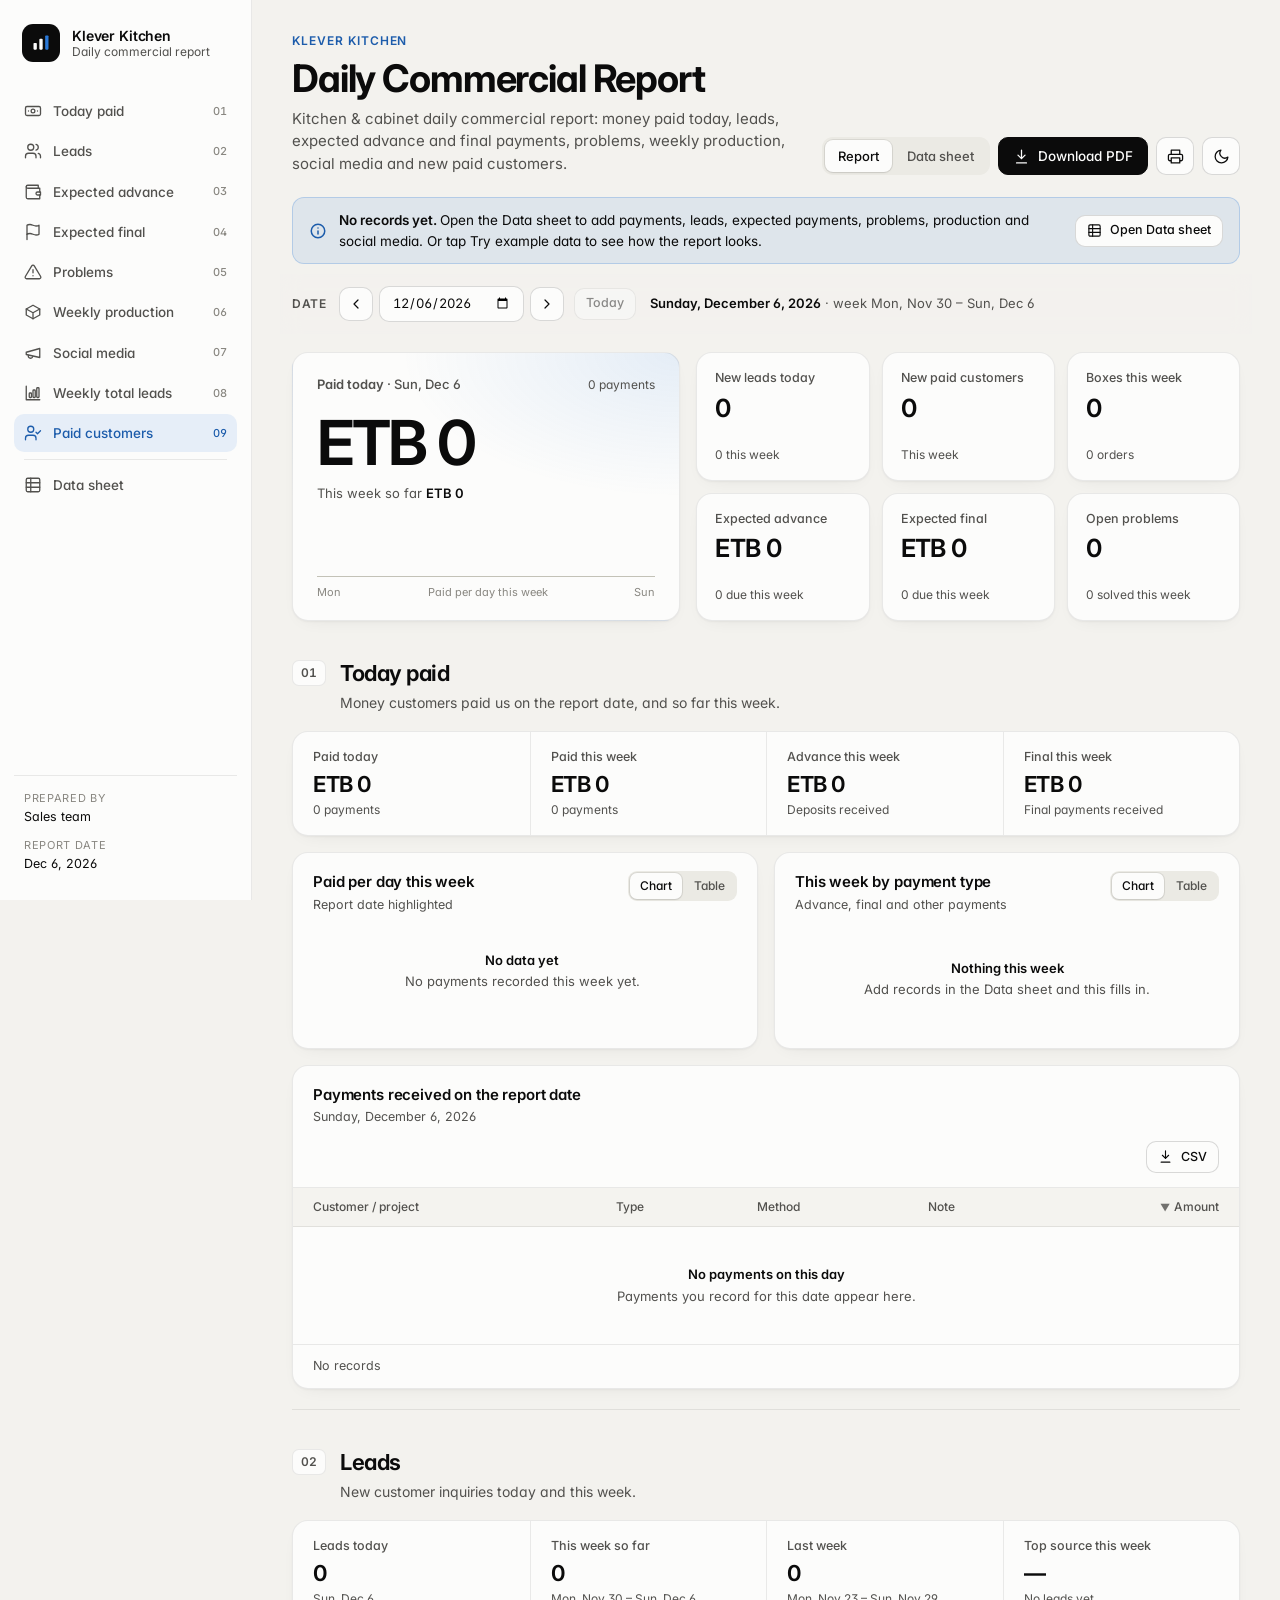
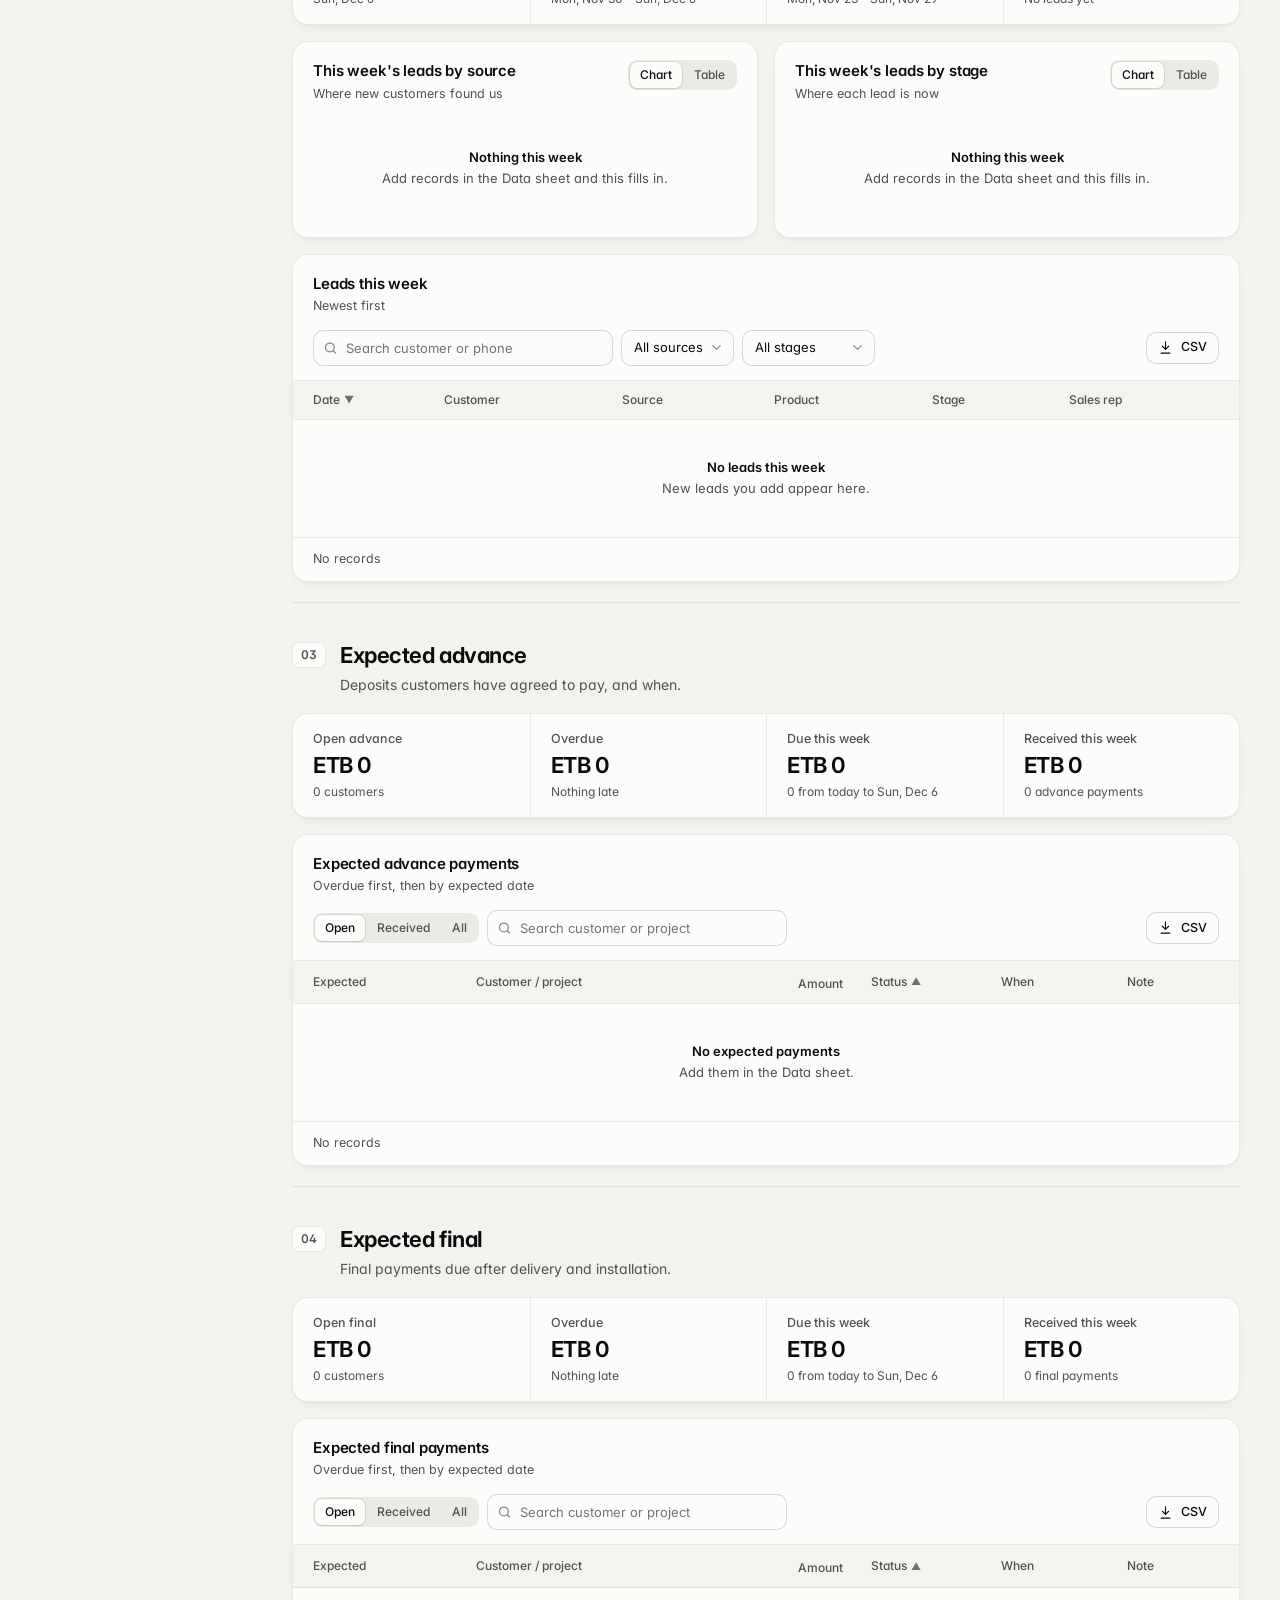
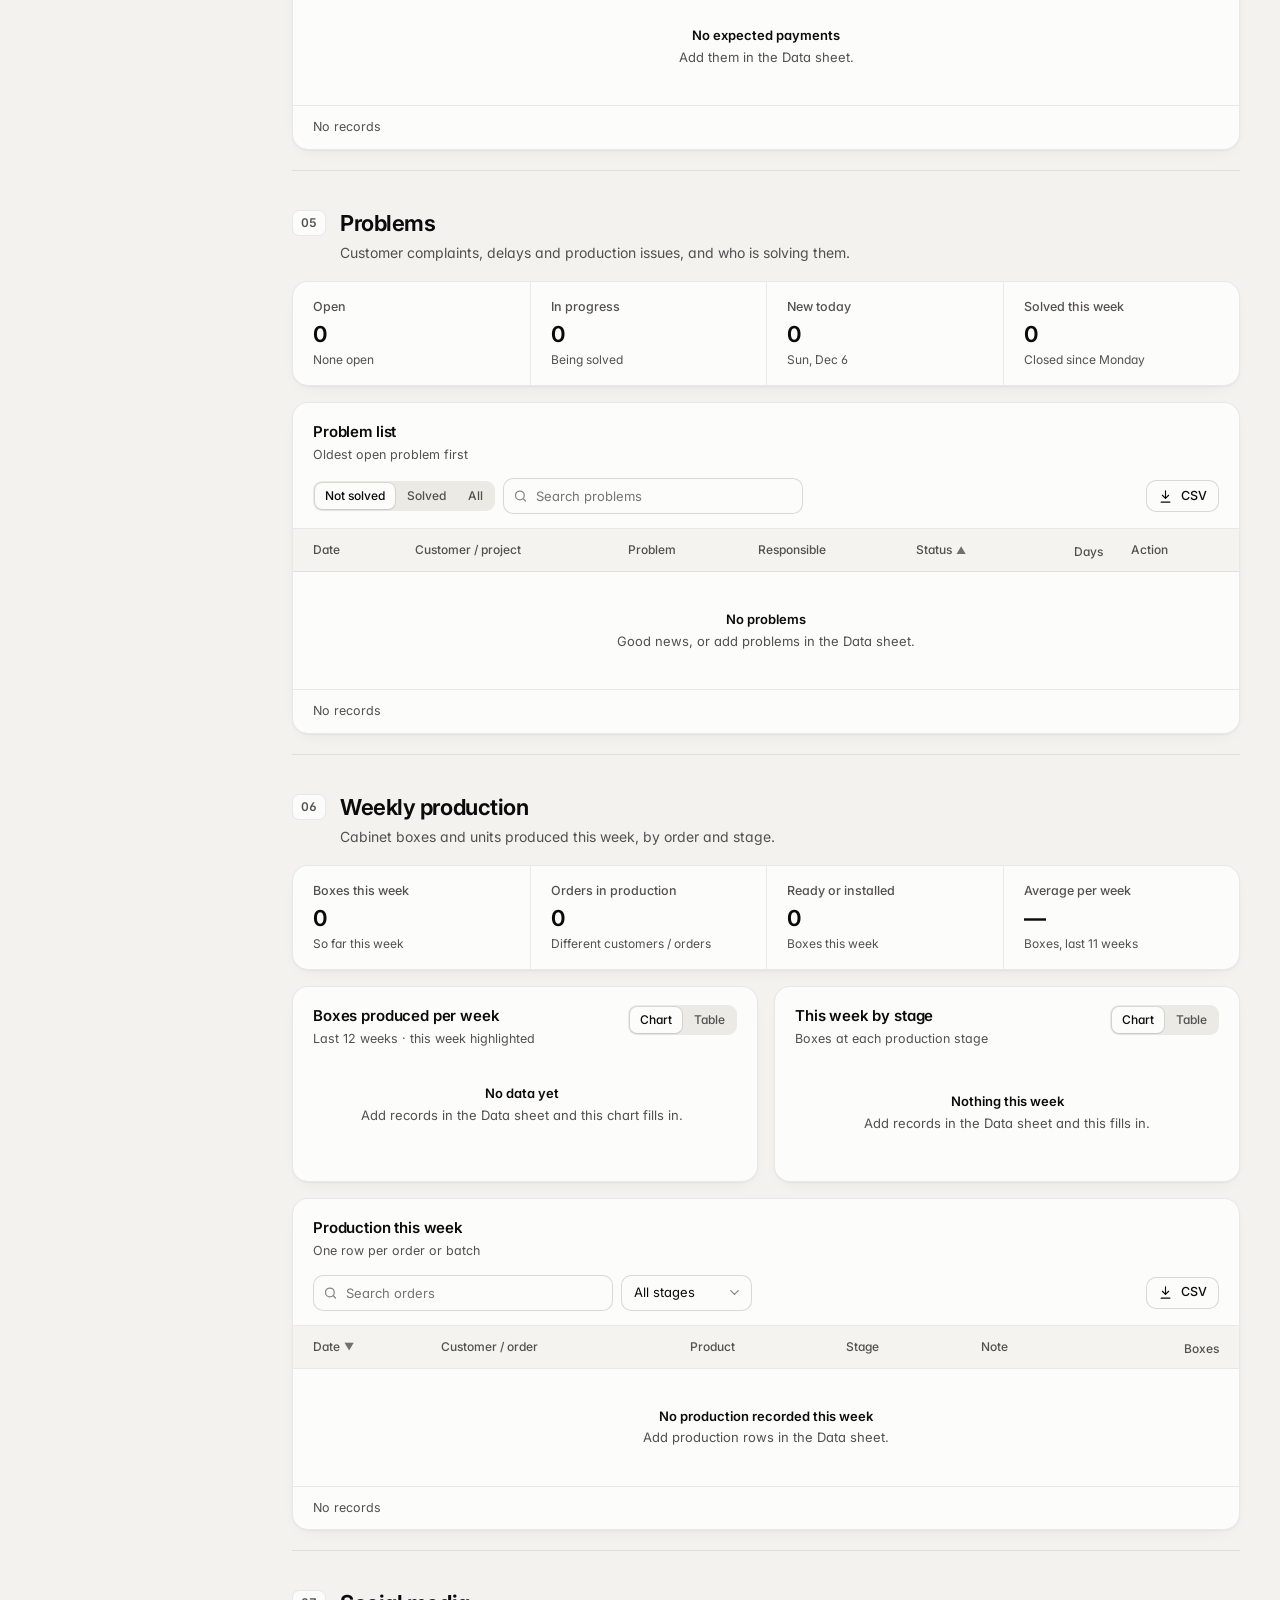
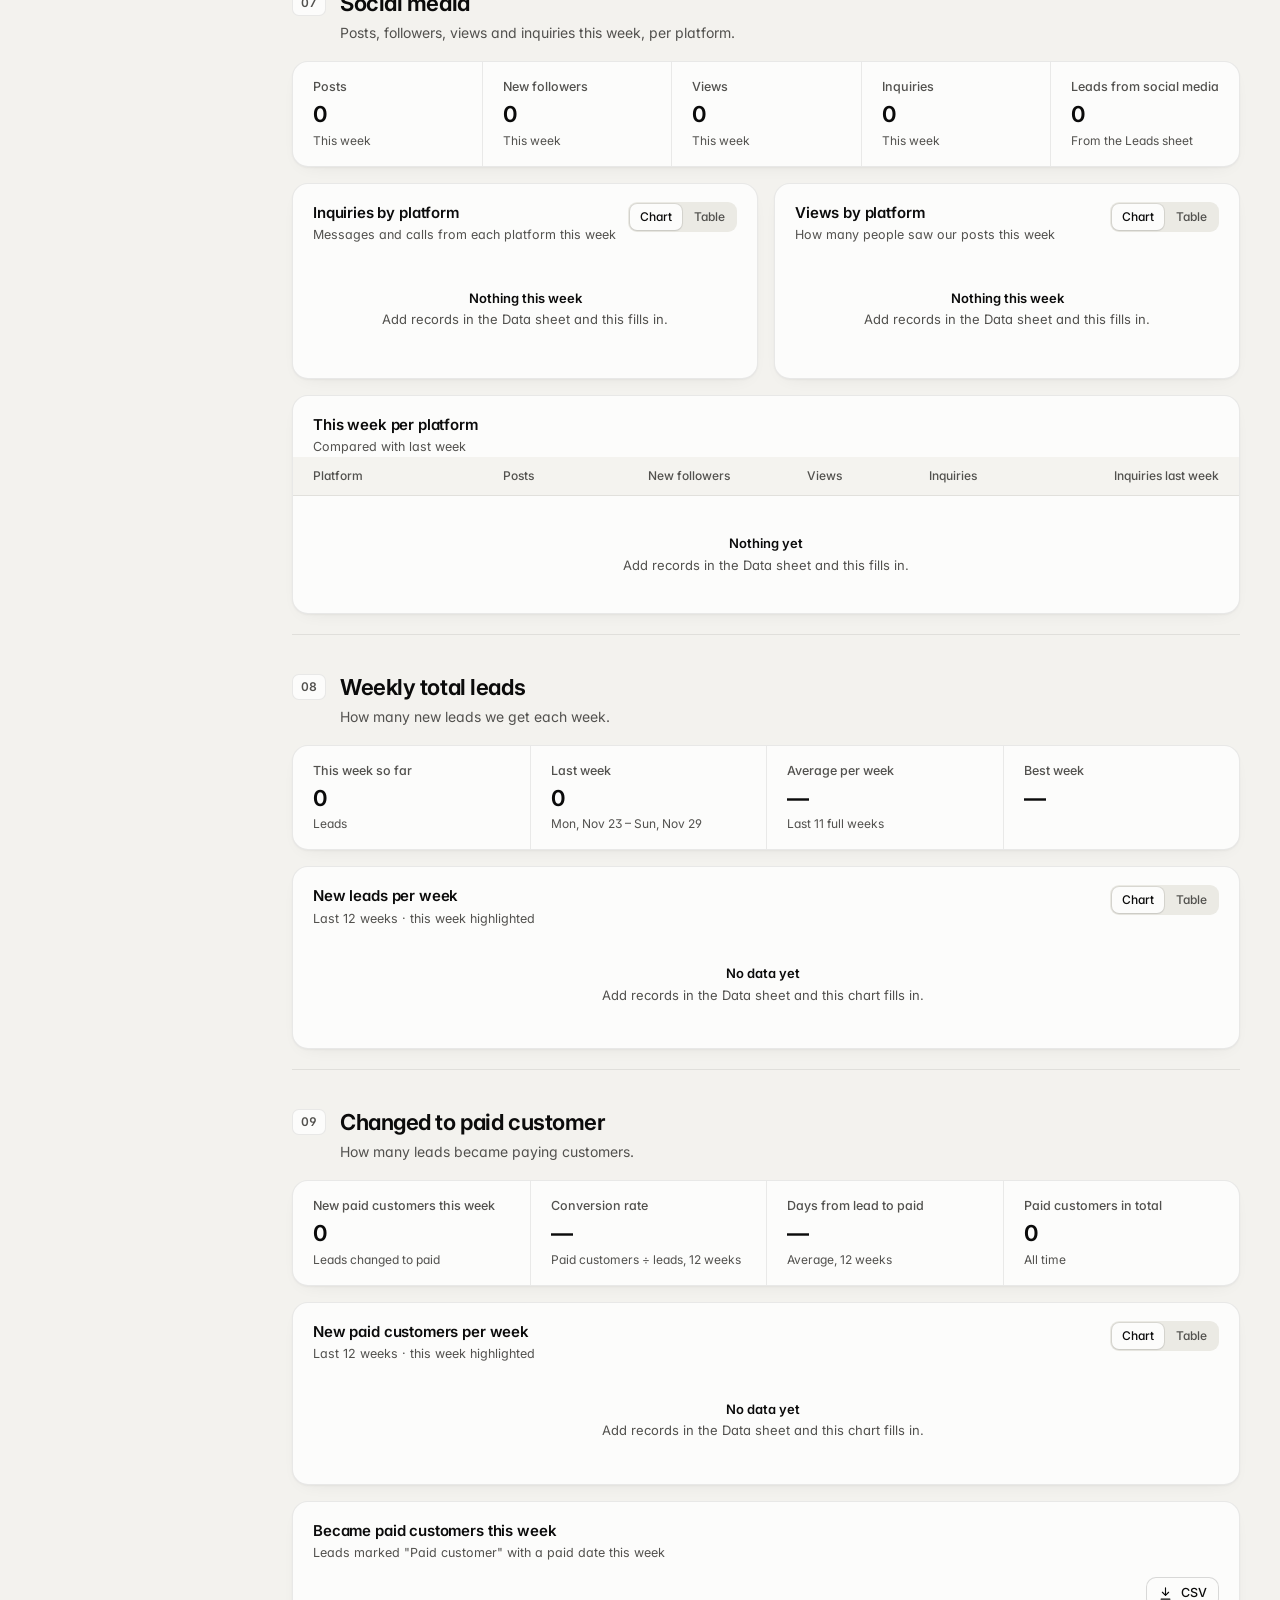
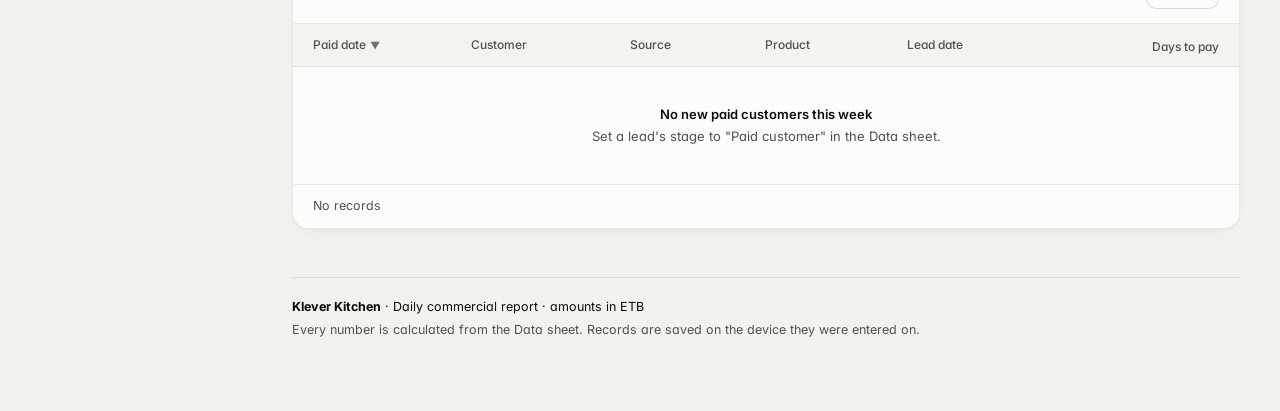
==== commit 695170f4: "Rebuild as a daily commercial report around the nine items Today paid, leads, expected advance, expe" ====
--- a/index.html
+++ b/index.html
@@ -3,8 +3,8 @@
 <head>
   <meta charset="utf-8">
   <meta name="viewport" content="width=device-width, initial-scale=1">
-  <title>Commercial Report</title>
-  <meta name="description" content="Commercial report: leads, sales, expenses, advances, final settlements and payments.">
+  <title>Daily Commercial Report</title>
+  <meta name="description" content="Daily commercial report: payments today, leads, expected advance and final payments, problems, weekly production, social media and conversion.">
   <link rel="icon" href="data:image/svg+xml,%3Csvg xmlns='http://www.w3.org/2000/svg' viewBox='0 0 32 32'%3E%3Crect width='32' height='32' rx='8' fill='%230b0b0b'/%3E%3Crect x='8' y='17' width='4' height='7' rx='1' fill='%23fff'/%3E%3Crect x='14' y='12' width='4' height='12' rx='1' fill='%23fff'/%3E%3Crect x='20' y='8' width='4' height='16' rx='1' fill='%233987e5'/%3E%3C/svg%3E">
   <link rel="preconnect" href="https://fonts.googleapis.com">
   <link rel="preconnect" href="https://fonts.gstatic.com" crossorigin>
@@ -25,25 +25,27 @@
         </span>
         <div class="brand-text">
           <strong id="company-name">Company</strong>
-          <span>Commercial report</span>
+          <span>Daily commercial report</span>
         </div>
       </div>
 
       <nav class="nav" id="nav">
-        <a href="#overview" data-icon="overview">Overview</a>
+        <a href="#paid" data-icon="cash">Today paid</a>
         <a href="#leads" data-icon="leads">Leads</a>
-        <a href="#sales" data-icon="sales">Sales</a>
-        <a href="#expenses" data-icon="expenses">Expenses</a>
-        <a href="#advances" data-icon="advances">Advances</a>
-        <a href="#settlement" data-icon="settlement">Final settlement</a>
-        <a href="#payments" data-icon="payments">Payments</a>
+        <a href="#advance" data-icon="arrowInBox">Expected advance</a>
+        <a href="#final" data-icon="flag">Expected final</a>
+        <a href="#problems" data-icon="alertTri">Problems</a>
+        <a href="#production" data-icon="box">Weekly production</a>
+        <a href="#social" data-icon="megaphone">Social media</a>
+        <a href="#weekly-leads" data-icon="bars">Weekly total leads</a>
+        <a href="#converted" data-icon="userCheck">Paid customers</a>
         <a href="#sheet" data-icon="sheet" class="nav-sheet">Data sheet</a>
       </nav>
 
       <div class="sidebar-foot">
         <span class="foot-label">Prepared by</span>
         <span id="prepared-by">—</span>
-        <span class="foot-label">Data as of</span>
+        <span class="foot-label">Report date</span>
         <span id="as-of">—</span>
       </div>
     </aside>
@@ -52,16 +54,16 @@
       <div class="content">
         <header class="topbar">
           <div>
-            <p class="eyebrow" id="eyebrow">Commercial report</p>
-            <h1>Commercial Report</h1>
-            <p class="lede" id="lede">Leads, sales, expenses, advances, final settlements and payments in one place.</p>
+            <p class="eyebrow" id="eyebrow">Company</p>
+            <h1>Daily Commercial Report</h1>
+            <p class="lede" id="lede"></p>
           </div>
           <div class="topbar-actions">
             <div class="seg view-seg" id="view-seg" role="group" aria-label="View">
               <button type="button" data-view="report" aria-pressed="true">Report</button>
               <button type="button" data-view="sheet" aria-pressed="false">Data sheet</button>
             </div>
-            <button class="btn btn-primary" id="pdf-btn" type="button" title="Download the report for the selected period as a PDF file">
+            <button class="btn btn-primary" id="pdf-btn" type="button" title="Download this report as a PDF file">
               <svg viewBox="0 0 24 24" aria-hidden="true"><path d="M12 3v12M7 10l5 5 5-5M5 21h14"/></svg>
               <span>Download PDF</span>
             </button>
@@ -77,310 +79,108 @@
 
         <div class="notice report-only" id="data-banner" hidden></div>
 
-        <div class="filterbar report-only" role="toolbar" aria-label="Report period">
-          <span class="filter-label">Period</span>
-          <div class="seg" id="period-seg"></div>
-          <label class="sr-only" for="month-select">Single month</label>
-          <select class="select" id="month-select"></select>
+        <div class="filterbar report-only" role="toolbar" aria-label="Report date">
+          <span class="filter-label">Date</span>
+          <div class="date-nav">
+            <button class="icon-btn sm" id="day-prev" type="button" aria-label="Previous day"><svg viewBox="0 0 24 24" aria-hidden="true"><path d="m15 18-6-6 6-6"/></svg></button>
+            <label class="sr-only" for="report-date">Report date</label>
+            <input class="input date-input" type="date" id="report-date">
+            <button class="icon-btn sm" id="day-next" type="button" aria-label="Next day"><svg viewBox="0 0 24 24" aria-hidden="true"><path d="m9 18 6-6-6-6"/></svg></button>
+          </div>
+          <button class="btn btn-sm" id="day-today" type="button">Today</button>
           <span class="filter-note" id="filter-note"></span>
         </div>
 
-        <!-- 01 OVERVIEW -->
-        <section class="section report-only" id="overview" aria-labelledby="h-overview">
-          <div class="section-head">
-            <span class="section-num">01</span>
-            <div>
-              <h2 id="h-overview">Overview</h2>
-              <p>Headline numbers for the selected period.</p>
-            </div>
-          </div>
-
-          <div class="overview-top">
-            <article class="card hero" id="hero"></article>
-            <div class="tiles" id="kpi-tiles"></div>
-          </div>
-
-          <div class="overview-bottom">
-            <article class="card chart-card" data-chart="trend">
-              <header class="card-head">
-                <div>
-                  <h3>Sales vs expenses</h3>
-                  <p class="card-sub">Monthly totals · selected period shaded</p>
-                </div>
-                <div class="seg seg-sm view-toggle" role="group" aria-label="View as">
-                  <button type="button" data-view="chart" aria-pressed="true">Chart</button>
-                  <button type="button" data-view="table" aria-pressed="false">Table</button>
-                </div>
-              </header>
-              <div class="legend">
-                <span><i class="sw-line k-in"></i>Sales</span>
-                <span><i class="sw-line k-out"></i>Expenses</span>
-              </div>
-              <div class="chart-body"></div>
-              <div class="chart-table" hidden></div>
-            </article>
-
-            <article class="card pnl" id="pnl"></article>
-          </div>
+        <!-- AT A GLANCE -->
+        <div class="overview-top report-only glance">
+          <article class="card hero" id="hero"></article>
+          <div class="tiles" id="kpi-tiles"></div>
+        </div>
+
+        <!-- 01 TODAY PAID -->
+        <section class="section report-only" id="paid" aria-labelledby="h-paid">
+          <div class="section-head"><span class="section-num">01</span><div><h2 id="h-paid">Today paid</h2><p>Money customers paid us on the report date, and so far this week.</p></div></div>
+          <div class="card stat-strip" id="paid-stats"></div>
+          <div class="grid grid-2">
+            <article class="card chart-card" data-chart="paidDays" data-title="Paid per day this week" data-sub="Report date highlighted"></article>
+            <article class="card chart-card" data-chart="paidTypes" data-title="This week by payment type" data-sub="Advance, final and other payments" data-hb></article>
+          </div>
+          <article class="card table-card"><header class="card-head"><div><h3>Payments received on the report date</h3><p class="card-sub" id="paid-table-sub"></p></div></header><div id="paid-table"></div></article>
         </section>
 
         <!-- 02 LEADS -->
         <section class="section report-only" id="leads" aria-labelledby="h-leads">
-          <div class="section-head">
-            <span class="section-num">02</span>
-            <div>
-              <h2 id="h-leads">Leads</h2>
-              <p>Customer inquiries and how they move from site measurement to a signed order.</p>
-            </div>
-          </div>
-
+          <div class="section-head"><span class="section-num">02</span><div><h2 id="h-leads">Leads</h2><p>New customer inquiries today and this week.</p></div></div>
           <div class="card stat-strip" id="leads-stats"></div>
-
-          <div class="grid grid-2">
-            <article class="card chart-card" data-chart="stages">
-              <header class="card-head">
-                <div>
-                  <h3>Pipeline by stage</h3>
-                  <p class="card-sub">Number of leads at each stage</p>
-                </div>
-                <div class="seg seg-sm view-toggle" role="group" aria-label="View as">
-                  <button type="button" data-view="chart" aria-pressed="true">Chart</button>
-                  <button type="button" data-view="table" aria-pressed="false">Table</button>
-                </div>
-              </header>
-              <div class="chart-body hb-body"></div>
-              <div class="chart-table" hidden></div>
-            </article>
-
-            <article class="card chart-card" data-chart="sources">
-              <header class="card-head">
-                <div>
-                  <h3>Leads by source</h3>
-                  <p class="card-sub">Number of new leads per channel</p>
-                </div>
-                <div class="seg seg-sm view-toggle" role="group" aria-label="View as">
-                  <button type="button" data-view="chart" aria-pressed="true">Chart</button>
-                  <button type="button" data-view="table" aria-pressed="false">Table</button>
-                </div>
-              </header>
-              <div class="chart-body hb-body"></div>
-              <div class="chart-table" hidden></div>
-            </article>
-
-            <article class="card chart-card" data-chart="leadsMonthly">
-              <header class="card-head">
-                <div>
-                  <h3>New leads per month</h3>
-                  <p class="card-sub">Selected period highlighted</p>
-                </div>
-                <div class="seg seg-sm view-toggle" role="group" aria-label="View as">
-                  <button type="button" data-view="chart" aria-pressed="true">Chart</button>
-                  <button type="button" data-view="table" aria-pressed="false">Table</button>
-                </div>
-              </header>
-              <div class="chart-body"></div>
-              <div class="chart-table" hidden></div>
-            </article>
-
-            <article class="card chart-card" data-chart="reps">
-              <header class="card-head">
-                <div>
-                  <h3>Won value by sales rep</h3>
-                  <p class="card-sub">Total value of won leads</p>
-                </div>
-                <div class="seg seg-sm view-toggle" role="group" aria-label="View as">
-                  <button type="button" data-view="chart" aria-pressed="true">Chart</button>
-                  <button type="button" data-view="table" aria-pressed="false">Table</button>
-                </div>
-              </header>
-              <div class="chart-body hb-body"></div>
-              <div class="chart-table" hidden></div>
-            </article>
-          </div>
-
-          <article class="card table-card">
-            <header class="card-head"><div><h3>Leads register</h3><p class="card-sub">Every lead captured in the period</p></div></header>
-            <div id="leads-table"></div>
-          </article>
-        </section>
-
-        <!-- 03 SALES -->
-        <section class="section report-only" id="sales" aria-labelledby="h-sales">
-          <div class="section-head">
-            <span class="section-num">03</span>
-            <div>
-              <h2 id="h-sales">Sales</h2>
-              <p>Orders invoiced: which products sell and who buys them.</p>
-            </div>
-          </div>
-
-          <div class="card stat-strip" id="sales-stats"></div>
-
-          <div class="grid grid-2">
-            <article class="card chart-card" data-chart="categories">
-              <header class="card-head">
-                <div>
-                  <h3>Revenue by product</h3>
-                  <p class="card-sub">Kitchens, wardrobes, vanities and more</p>
-                </div>
-                <div class="seg seg-sm view-toggle" role="group" aria-label="View as">
-                  <button type="button" data-view="chart" aria-pressed="true">Chart</button>
-                  <button type="button" data-view="table" aria-pressed="false">Table</button>
-                </div>
-              </header>
-              <div class="chart-body hb-body"></div>
-              <div class="chart-table" hidden></div>
-            </article>
-
-            <article class="card chart-card" data-chart="customers">
-              <header class="card-head">
-                <div>
-                  <h3>Top customers</h3>
-                  <p class="card-sub">Largest accounts by invoiced amount</p>
-                </div>
-                <div class="seg seg-sm view-toggle" role="group" aria-label="View as">
-                  <button type="button" data-view="chart" aria-pressed="true">Chart</button>
-                  <button type="button" data-view="table" aria-pressed="false">Table</button>
-                </div>
-              </header>
-              <div class="chart-body hb-body"></div>
-              <div class="chart-table" hidden></div>
-            </article>
-          </div>
-
-          <article class="card table-card">
-            <header class="card-head"><div><h3>Sales invoices</h3><p class="card-sub">Invoices raised in the period</p></div></header>
-            <div id="sales-table"></div>
-          </article>
-        </section>
-
-        <!-- 04 EXPENSES -->
-        <section class="section report-only" id="expenses" aria-labelledby="h-expenses">
-          <div class="section-head">
-            <span class="section-num">04</span>
-            <div>
-              <h2 id="h-expenses">Expenses</h2>
-              <p>Materials, workshop and overhead costs, by category and by month.</p>
-            </div>
-          </div>
-
-          <div class="card stat-strip" id="expense-stats"></div>
-
-          <div class="grid grid-2">
-            <article class="card chart-card" data-chart="expenseCats">
-              <header class="card-head">
-                <div>
-                  <h3>Expenses by category</h3>
-                  <p class="card-sub">Total spend per category</p>
-                </div>
-                <div class="seg seg-sm view-toggle" role="group" aria-label="View as">
-                  <button type="button" data-view="chart" aria-pressed="true">Chart</button>
-                  <button type="button" data-view="table" aria-pressed="false">Table</button>
-                </div>
-              </header>
-              <div class="chart-body hb-body"></div>
-              <div class="chart-table" hidden></div>
-            </article>
-
-            <article class="card chart-card" data-chart="expenseMonthly">
-              <header class="card-head">
-                <div>
-                  <h3>Monthly spend</h3>
-                  <p class="card-sub">Selected period highlighted</p>
-                </div>
-                <div class="seg seg-sm view-toggle" role="group" aria-label="View as">
-                  <button type="button" data-view="chart" aria-pressed="true">Chart</button>
-                  <button type="button" data-view="table" aria-pressed="false">Table</button>
-                </div>
-              </header>
-              <div class="chart-body"></div>
-              <div class="chart-table" hidden></div>
-            </article>
-          </div>
-
-          <article class="card table-card">
-            <header class="card-head"><div><h3>Expense register</h3><p class="card-sub">Every expense booked in the period</p></div></header>
-            <div id="expense-table"></div>
-          </article>
-        </section>
-
-        <!-- 05 ADVANCES -->
-        <section class="section report-only" id="advances" aria-labelledby="h-advances">
-          <div class="section-head">
-            <span class="section-num">05</span>
-            <div>
-              <h2 id="h-advances">Advances</h2>
-              <p>Order deposits received from customers and advances paid to suppliers, and how much has been offset.</p>
-            </div>
-          </div>
-
+          <div class="grid grid-2">
+            <article class="card chart-card" data-chart="leadSources" data-title="This week's leads by source" data-sub="Where new customers found us" data-hb></article>
+            <article class="card chart-card" data-chart="leadStages" data-title="This week's leads by stage" data-sub="Where each lead is now" data-hb></article>
+          </div>
+          <article class="card table-card"><header class="card-head"><div><h3>Leads this week</h3><p class="card-sub">Newest first</p></div></header><div id="leads-table"></div></article>
+        </section>
+
+        <!-- 03 EXPECTED ADVANCE -->
+        <section class="section report-only" id="advance" aria-labelledby="h-advance">
+          <div class="section-head"><span class="section-num">03</span><div><h2 id="h-advance">Expected advance</h2><p>Deposits customers have agreed to pay, and when.</p></div></div>
           <div class="card stat-strip" id="advance-stats"></div>
-
-          <article class="card table-card">
-            <header class="card-head"><div><h3>Advance register</h3><p class="card-sub">Recovered = amount already offset against invoices, deliveries or supplier bills</p></div></header>
-            <div id="advance-table"></div>
-          </article>
-        </section>
-
-        <!-- 06 FINAL SETTLEMENT -->
-        <section class="section report-only" id="settlement" aria-labelledby="h-settlement">
-          <div class="section-head">
-            <span class="section-num">06</span>
-            <div>
-              <h2 id="h-settlement">Final settlement</h2>
-              <p>Closing statement for each installed project: contract value, deposit and payments received, and the final balance.</p>
-            </div>
-          </div>
-
-          <div class="card stat-strip" id="settlement-stats"></div>
-
-          <div class="fs-layout">
-            <div class="fs-list" id="fs-list" role="listbox" aria-label="Projects"></div>
-            <article class="card statement" id="statement"></article>
-          </div>
-        </section>
-
-        <!-- 07 PAYMENTS -->
-        <section class="section report-only" id="payments" aria-labelledby="h-payments">
-          <div class="section-head">
-            <span class="section-num">07</span>
-            <div>
-              <h2 id="h-payments">Payments</h2>
-              <p>Every payment in and out, with what is still pending or overdue.</p>
-            </div>
-          </div>
-
-          <div class="status-tiles" id="payment-tiles"></div>
-
-          <article class="card chart-card" data-chart="cashflow">
-            <header class="card-head">
-              <div>
-                <h3>Cash in vs cash out</h3>
-                <p class="card-sub">Completed payments per month · selected period highlighted</p>
-              </div>
-              <div class="seg seg-sm view-toggle" role="group" aria-label="View as">
-                <button type="button" data-view="chart" aria-pressed="true">Chart</button>
-                <button type="button" data-view="table" aria-pressed="false">Table</button>
-              </div>
-            </header>
-            <div class="legend">
-              <span><i class="sw-rect k-in"></i>Cash in</span>
-              <span><i class="sw-rect k-out"></i>Cash out</span>
-            </div>
-            <div class="chart-body"></div>
-            <div class="chart-table" hidden></div>
-          </article>
-
-          <article class="card table-card">
-            <header class="card-head"><div><h3>Payment log</h3><p class="card-sub">Completed payments by payment date; pending and overdue by due date</p></div></header>
-            <div id="payment-table"></div>
-          </article>
+          <article class="card table-card"><header class="card-head"><div><h3>Expected advance payments</h3><p class="card-sub">Overdue first, then by expected date</p></div></header><div id="advance-table"></div></article>
+        </section>
+
+        <!-- 04 EXPECTED FINAL -->
+        <section class="section report-only" id="final" aria-labelledby="h-final">
+          <div class="section-head"><span class="section-num">04</span><div><h2 id="h-final">Expected final</h2><p>Final payments due after delivery and installation.</p></div></div>
+          <div class="card stat-strip" id="final-stats"></div>
+          <article class="card table-card"><header class="card-head"><div><h3>Expected final payments</h3><p class="card-sub">Overdue first, then by expected date</p></div></header><div id="final-table"></div></article>
+        </section>
+
+        <!-- 05 PROBLEMS -->
+        <section class="section report-only" id="problems" aria-labelledby="h-problems">
+          <div class="section-head"><span class="section-num">05</span><div><h2 id="h-problems">Problems</h2><p>Customer complaints, delays and production issues, and who is solving them.</p></div></div>
+          <div class="card stat-strip" id="problem-stats"></div>
+          <article class="card table-card"><header class="card-head"><div><h3>Problem list</h3><p class="card-sub">Oldest open problem first</p></div></header><div id="problem-table"></div></article>
+        </section>
+
+        <!-- 06 WEEKLY PRODUCTION -->
+        <section class="section report-only" id="production" aria-labelledby="h-production">
+          <div class="section-head"><span class="section-num">06</span><div><h2 id="h-production">Weekly production</h2><p>Cabinet boxes and units produced this week, by order and stage.</p></div></div>
+          <div class="card stat-strip" id="production-stats"></div>
+          <div class="grid grid-2">
+            <article class="card chart-card" data-chart="prodWeeks" data-title="Boxes produced per week" data-sub="Last 12 weeks · this week highlighted"></article>
+            <article class="card chart-card" data-chart="prodStages" data-title="This week by stage" data-sub="Boxes at each production stage" data-hb></article>
+          </div>
+          <article class="card table-card"><header class="card-head"><div><h3>Production this week</h3><p class="card-sub">One row per order or batch</p></div></header><div id="production-table"></div></article>
+        </section>
+
+        <!-- 07 SOCIAL MEDIA -->
+        <section class="section report-only" id="social" aria-labelledby="h-social">
+          <div class="section-head"><span class="section-num">07</span><div><h2 id="h-social">Social media</h2><p>Posts, followers, views and inquiries this week, per platform.</p></div></div>
+          <div class="card stat-strip" id="social-stats"></div>
+          <div class="grid grid-2">
+            <article class="card chart-card" data-chart="socialInq" data-title="Inquiries by platform" data-sub="Messages and calls from each platform this week" data-hb></article>
+            <article class="card chart-card" data-chart="socialViews" data-title="Views by platform" data-sub="How many people saw our posts this week" data-hb></article>
+          </div>
+          <article class="card table-card"><header class="card-head"><div><h3>This week per platform</h3><p class="card-sub">Compared with last week</p></div></header><div id="social-table"></div></article>
+        </section>
+
+        <!-- 08 WEEKLY TOTAL LEADS -->
+        <section class="section report-only" id="weekly-leads" aria-labelledby="h-weekly-leads">
+          <div class="section-head"><span class="section-num">08</span><div><h2 id="h-weekly-leads">Weekly total leads</h2><p>How many new leads we get each week.</p></div></div>
+          <div class="card stat-strip" id="weekly-stats"></div>
+          <article class="card chart-card" data-chart="leadWeeks" data-title="New leads per week" data-sub="Last 12 weeks · this week highlighted"></article>
+        </section>
+
+        <!-- 09 CHANGED TO PAID CUSTOMER -->
+        <section class="section report-only" id="converted" aria-labelledby="h-converted">
+          <div class="section-head"><span class="section-num">09</span><div><h2 id="h-converted">Changed to paid customer</h2><p>How many leads became paying customers.</p></div></div>
+          <div class="card stat-strip" id="convert-stats"></div>
+          <article class="card chart-card" data-chart="convertWeeks" data-title="New paid customers per week" data-sub="Last 12 weeks · this week highlighted"></article>
+          <article class="card table-card"><header class="card-head"><div><h3>Became paid customers this week</h3><p class="card-sub">Leads marked "Paid customer" with a paid date this week</p></div></header><div id="convert-table"></div></article>
         </section>
 
         <!-- DATA SHEET -->
         <section class="sheet-view" id="sheet" aria-labelledby="h-sheet">
           <div class="section-head">
-            <span class="section-num">08</span>
+            <span class="section-num">✎</span>
             <div>
               <h2 id="h-sheet">Data sheet</h2>
               <p>Type, paste or import your records here, like a spreadsheet. The report is calculated from this sheet.</p>
@@ -399,7 +199,7 @@
             <button class="btn btn-sm" id="export-xlsx" type="button"></button>
             <button class="btn btn-sm" id="export-js" type="button"></button>
             <span class="dt-spacer"></span>
-            <button class="btn btn-sm btn-ghost" id="restore-sample" type="button">Reset to published</button>
+            <button class="btn btn-sm btn-ghost" id="load-example" type="button">Try example data</button>
             <button class="btn btn-sm btn-ghost danger" id="clear-all" type="button">Start empty</button>
           </div>
 
@@ -407,7 +207,7 @@
         </section>
 
         <footer class="page-foot">
-          <p><strong id="foot-company">Company</strong> · Commercial report · <span id="foot-period"></span></p>
+          <p><strong id="foot-company">Company</strong> · Daily commercial report · <span id="foot-period"></span></p>
           <p class="muted" id="foot-note"></p>
         </footer>
       </div>
--- a/styles.css
+++ b/styles.css
@@ -739,3 +739,22 @@
 @media print {
   .sheet-view, .notice, .view-seg, .toast { display: none !important; }
 }
+
+/* ==========================================================================
+   Daily report additions
+   ========================================================================== */
+.date-nav { display: inline-flex; align-items: center; gap: 6px; }
+.icon-btn.sm { width: 34px; height: 34px; }
+.icon-btn.sm svg { width: 16px; height: 16px; }
+.date-input { height: 36px; font-variant-numeric: tabular-nums; }
+.btn:disabled { opacity: .45; cursor: default; }
+.glance { margin-top: 18px; }
+.dt td.wrap { white-space: normal; min-width: 200px; max-width: 360px; line-height: 1.4; }
+.hero-sub strong { color: var(--ink); font-weight: 600; }
+.hero-sub .delta { margin-left: 4px; }
+.tile-foot .delta svg { width: 13px; height: 13px; }
+@media (max-width: 560px) {
+  .date-nav { flex: 1 1 auto; }
+  .date-input { flex: 1 1 auto; min-width: 0; }
+  .dt td.wrap { min-width: 160px; }
+}
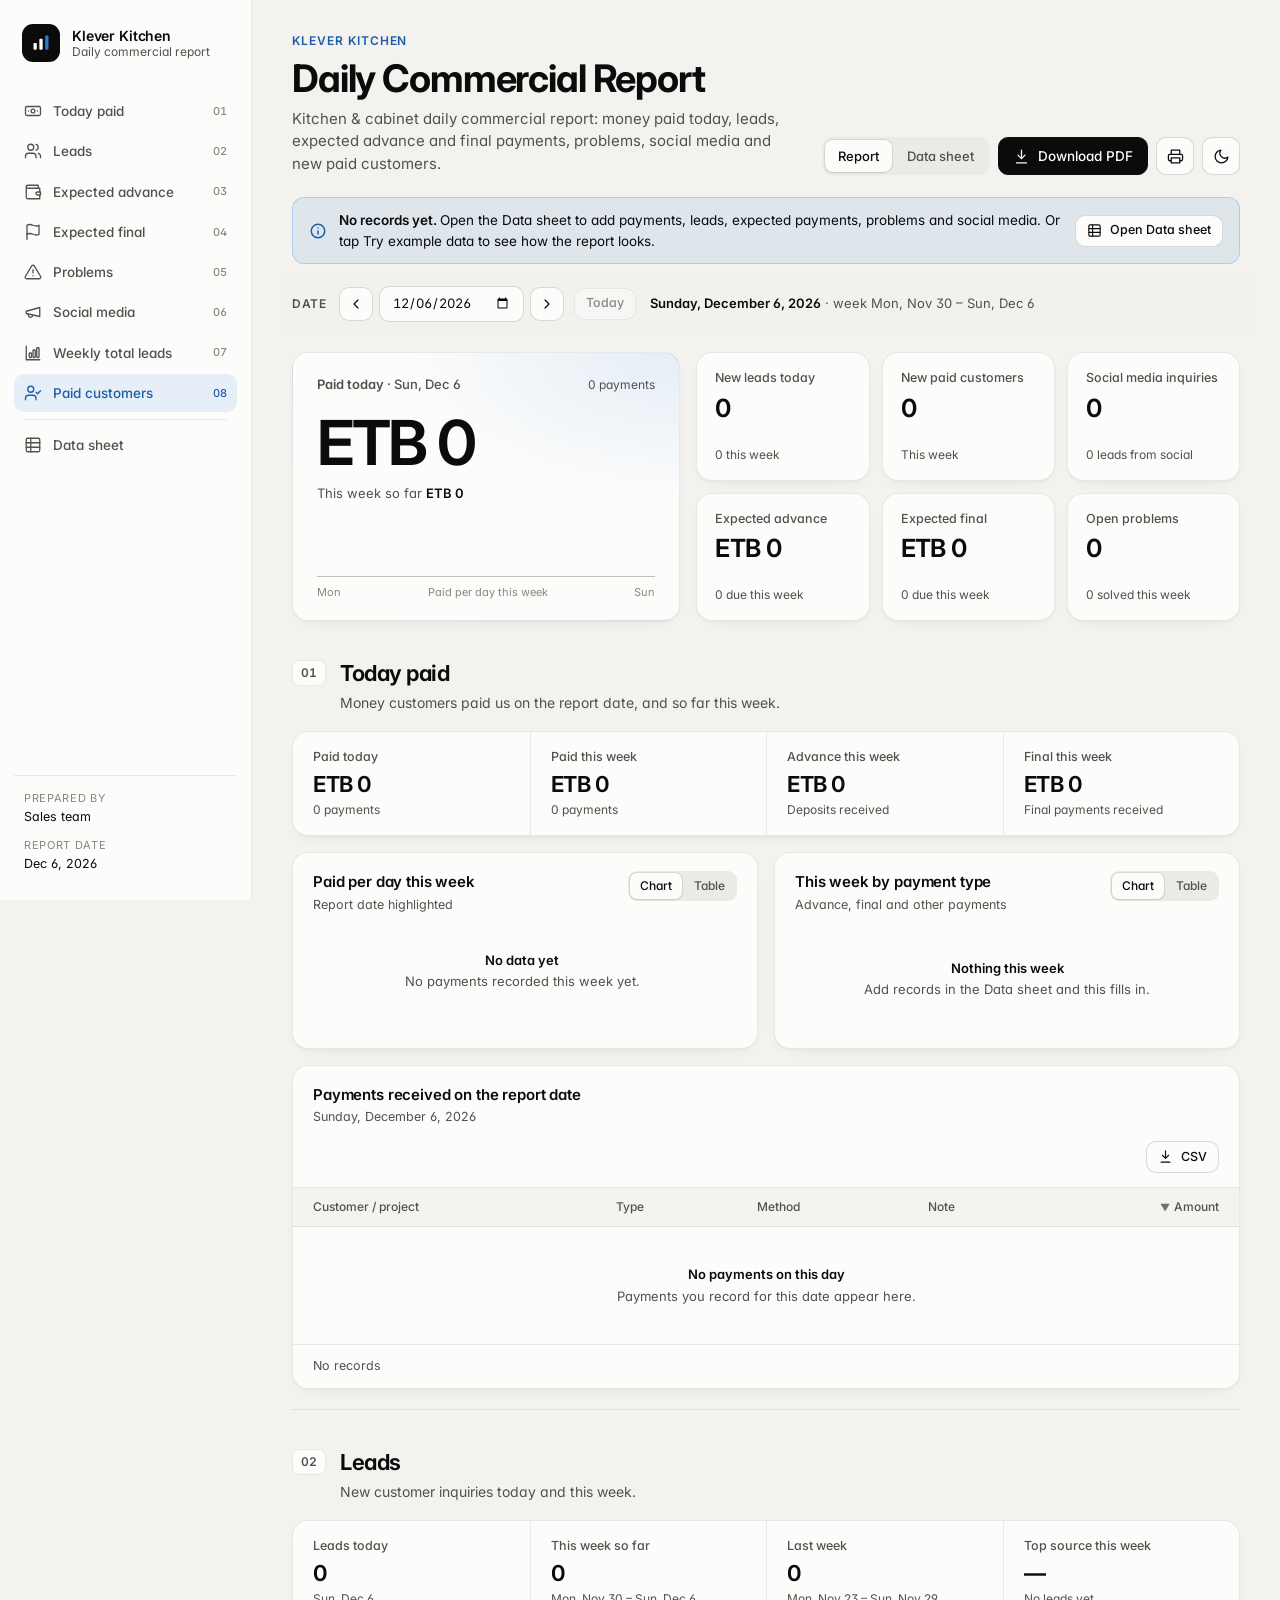
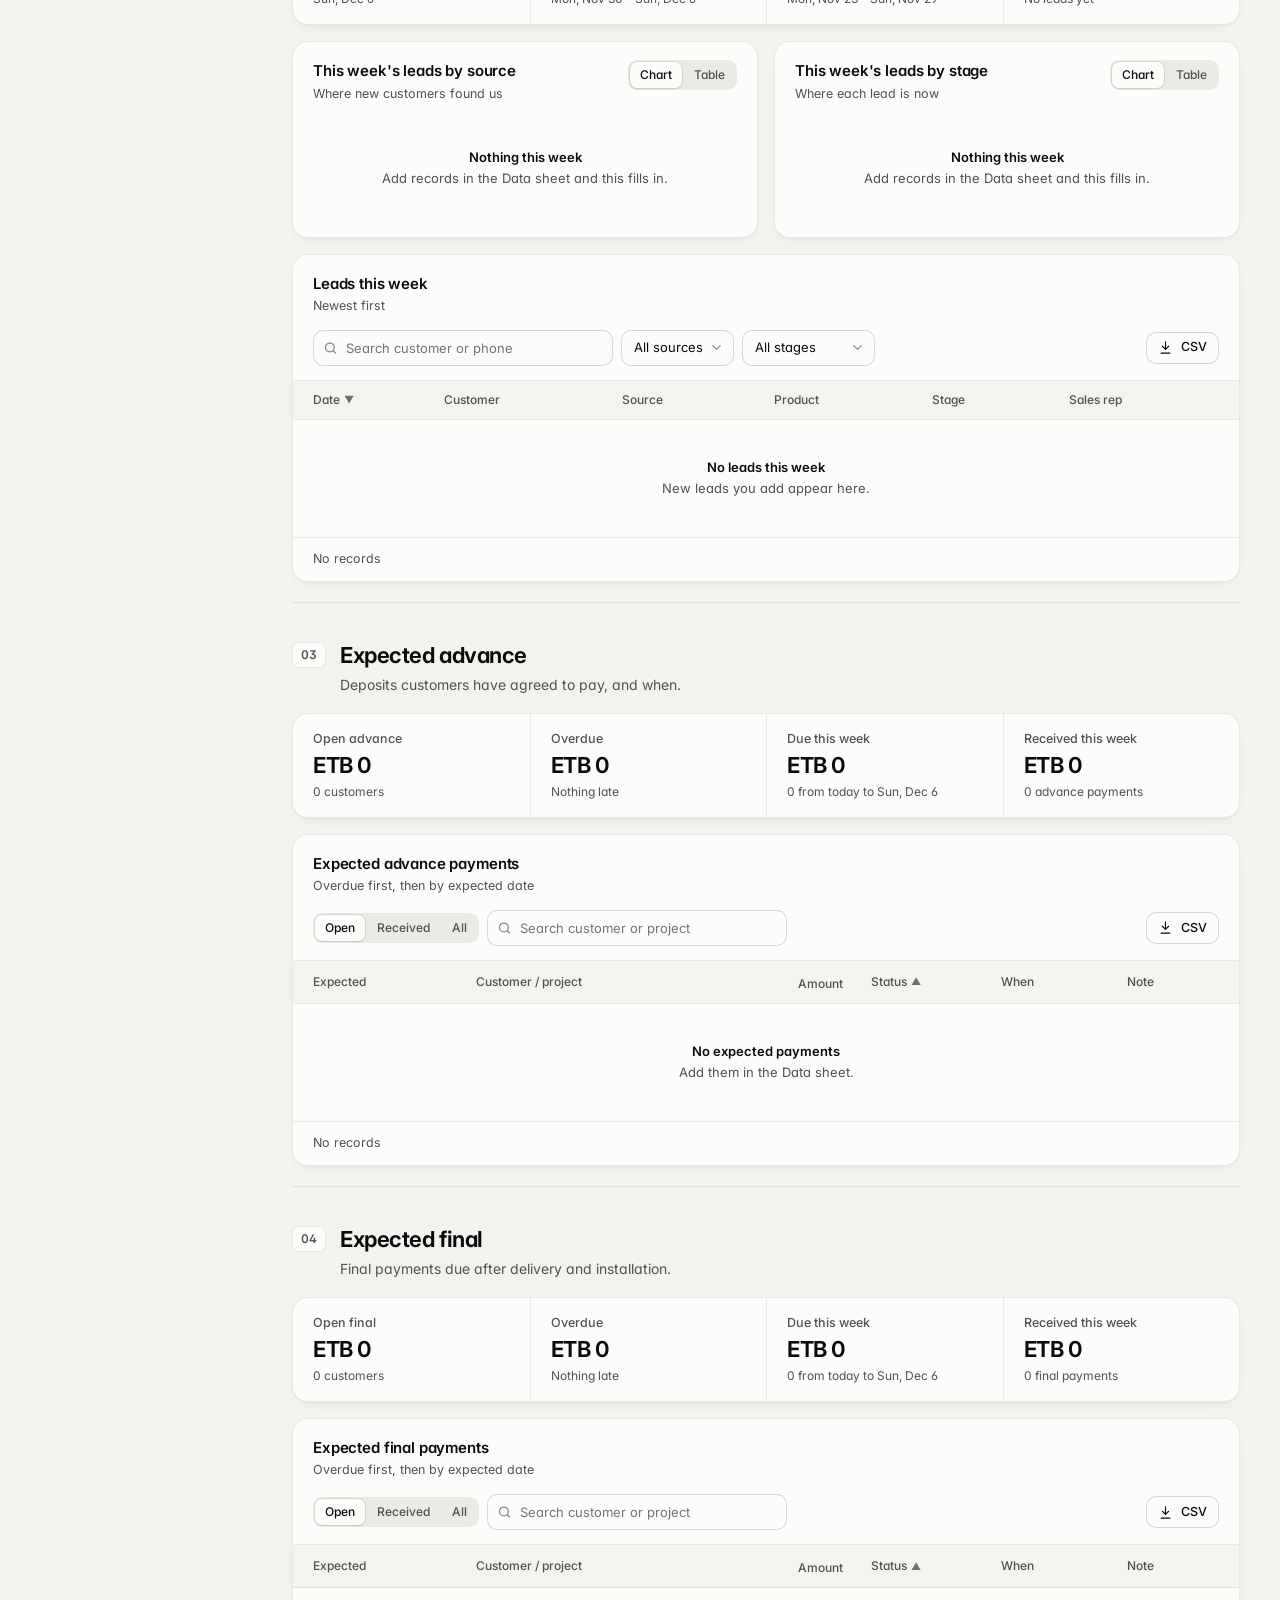
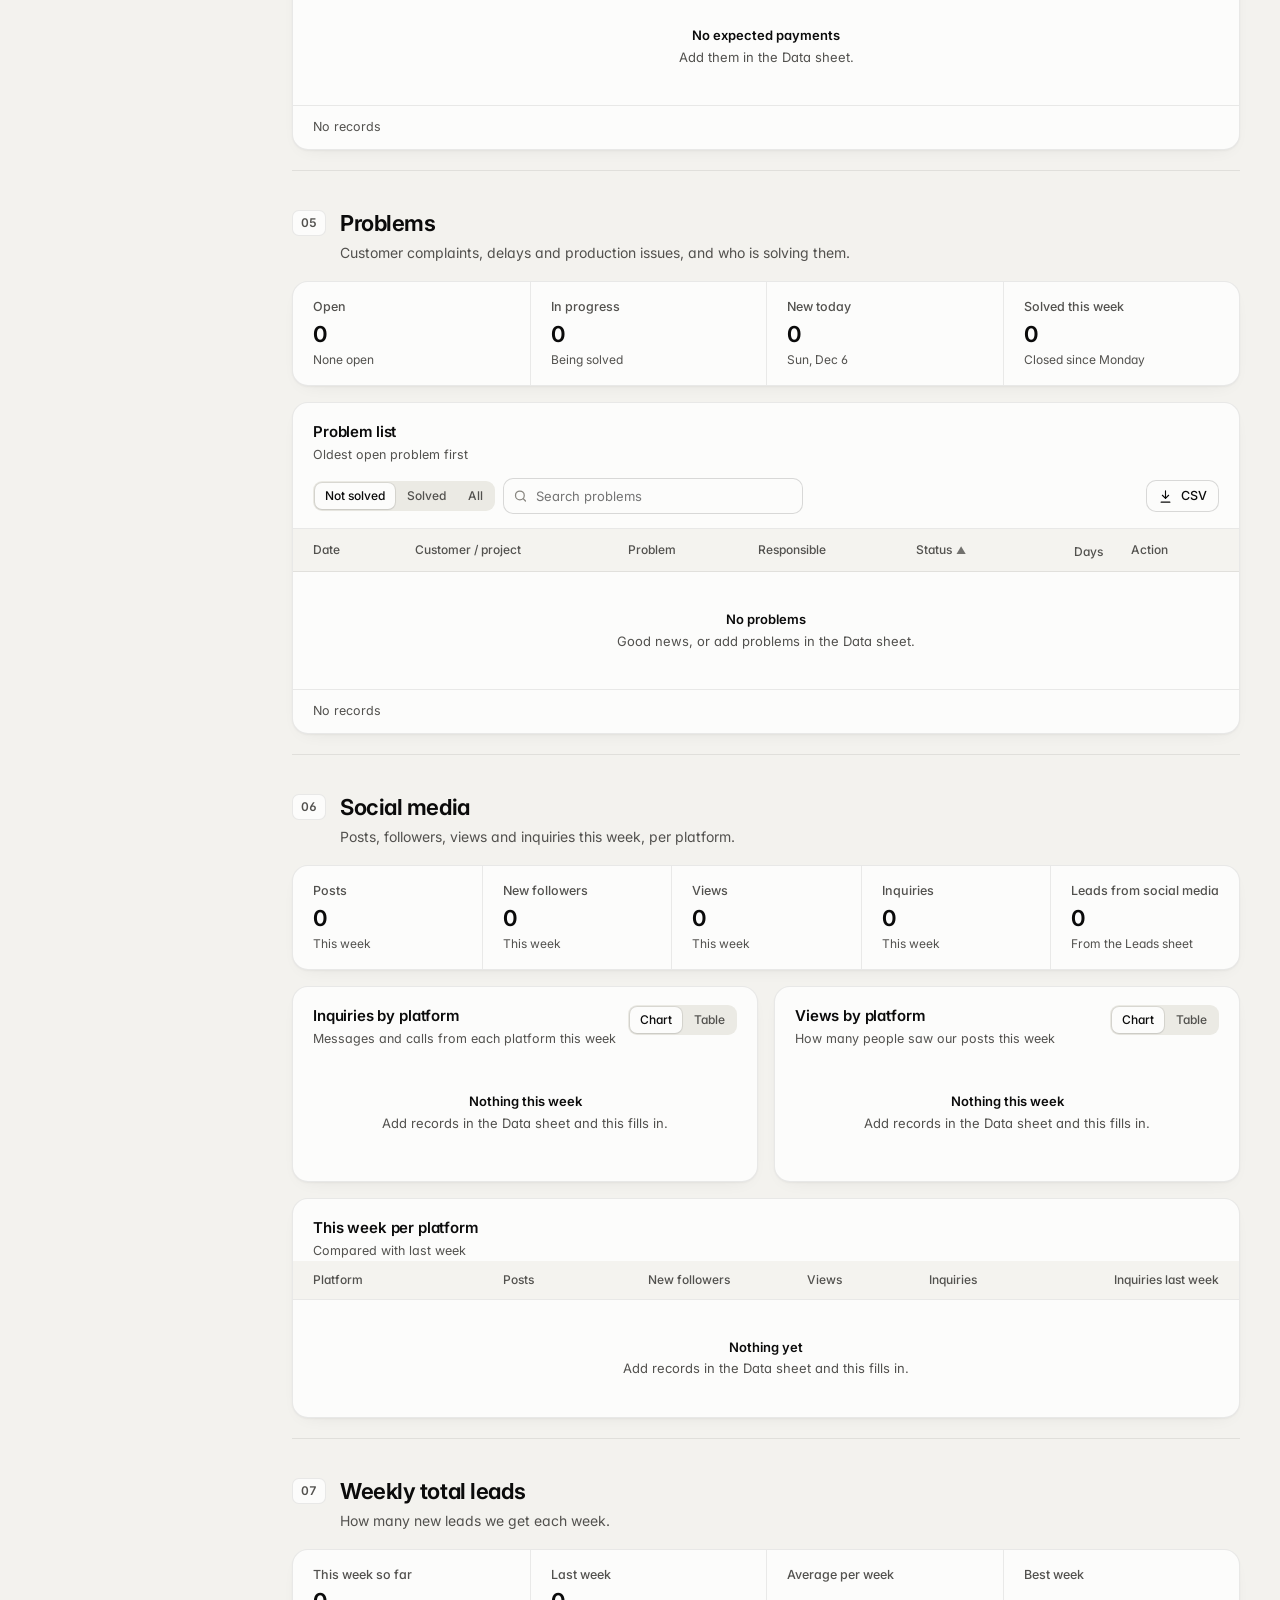
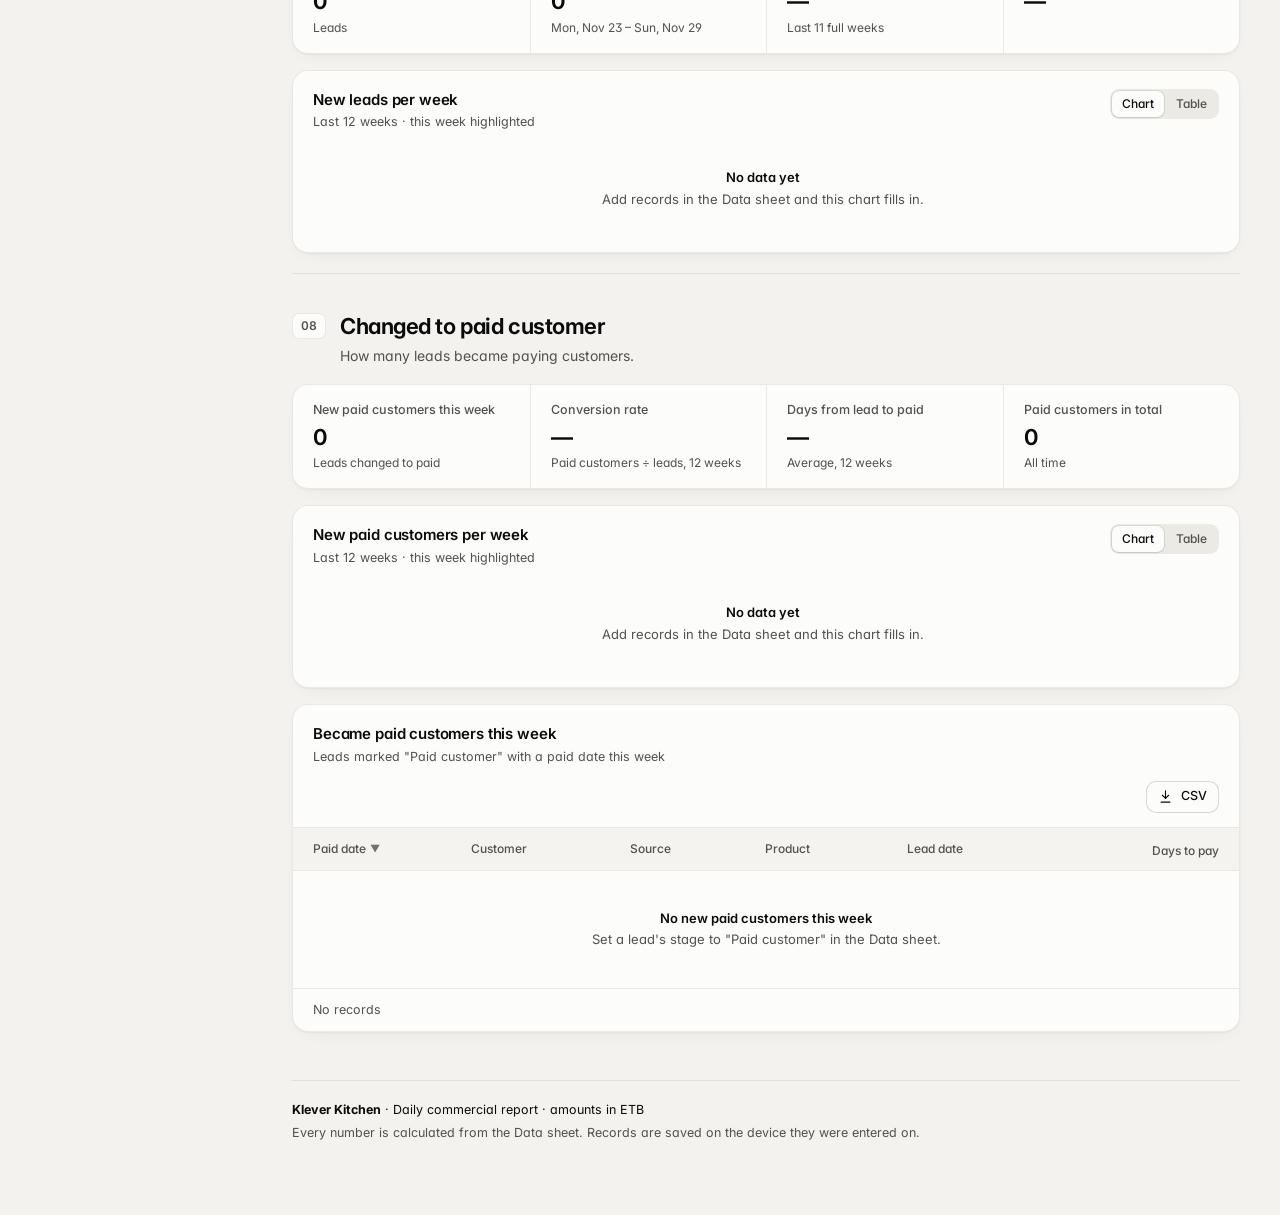
==== commit 7106f33f: "Remove weekly production section Drops the production section, data sheet tab and PDF part; renumber" ====
--- a/index.html
+++ b/index.html
@@ -4,7 +4,7 @@
   <meta charset="utf-8">
   <meta name="viewport" content="width=device-width, initial-scale=1">
   <title>Daily Commercial Report</title>
-  <meta name="description" content="Daily commercial report: payments today, leads, expected advance and final payments, problems, weekly production, social media and conversion.">
+  <meta name="description" content="Daily commercial report: payments today, leads, expected advance and final payments, problems, social media and conversion.">
   <link rel="icon" href="data:image/svg+xml,%3Csvg xmlns='http://www.w3.org/2000/svg' viewBox='0 0 32 32'%3E%3Crect width='32' height='32' rx='8' fill='%230b0b0b'/%3E%3Crect x='8' y='17' width='4' height='7' rx='1' fill='%23fff'/%3E%3Crect x='14' y='12' width='4' height='12' rx='1' fill='%23fff'/%3E%3Crect x='20' y='8' width='4' height='16' rx='1' fill='%233987e5'/%3E%3C/svg%3E">
   <link rel="preconnect" href="https://fonts.googleapis.com">
   <link rel="preconnect" href="https://fonts.gstatic.com" crossorigin>
@@ -35,7 +35,6 @@
         <a href="#advance" data-icon="arrowInBox">Expected advance</a>
         <a href="#final" data-icon="flag">Expected final</a>
         <a href="#problems" data-icon="alertTri">Problems</a>
-        <a href="#production" data-icon="box">Weekly production</a>
         <a href="#social" data-icon="megaphone">Social media</a>
         <a href="#weekly-leads" data-icon="bars">Weekly total leads</a>
         <a href="#converted" data-icon="userCheck">Paid customers</a>
@@ -140,20 +139,9 @@
           <article class="card table-card"><header class="card-head"><div><h3>Problem list</h3><p class="card-sub">Oldest open problem first</p></div></header><div id="problem-table"></div></article>
         </section>
 
-        <!-- 06 WEEKLY PRODUCTION -->
-        <section class="section report-only" id="production" aria-labelledby="h-production">
-          <div class="section-head"><span class="section-num">06</span><div><h2 id="h-production">Weekly production</h2><p>Cabinet boxes and units produced this week, by order and stage.</p></div></div>
-          <div class="card stat-strip" id="production-stats"></div>
-          <div class="grid grid-2">
-            <article class="card chart-card" data-chart="prodWeeks" data-title="Boxes produced per week" data-sub="Last 12 weeks · this week highlighted"></article>
-            <article class="card chart-card" data-chart="prodStages" data-title="This week by stage" data-sub="Boxes at each production stage" data-hb></article>
-          </div>
-          <article class="card table-card"><header class="card-head"><div><h3>Production this week</h3><p class="card-sub">One row per order or batch</p></div></header><div id="production-table"></div></article>
-        </section>
-
-        <!-- 07 SOCIAL MEDIA -->
+        <!-- 06 SOCIAL MEDIA -->
         <section class="section report-only" id="social" aria-labelledby="h-social">
-          <div class="section-head"><span class="section-num">07</span><div><h2 id="h-social">Social media</h2><p>Posts, followers, views and inquiries this week, per platform.</p></div></div>
+          <div class="section-head"><span class="section-num">06</span><div><h2 id="h-social">Social media</h2><p>Posts, followers, views and inquiries this week, per platform.</p></div></div>
           <div class="card stat-strip" id="social-stats"></div>
           <div class="grid grid-2">
             <article class="card chart-card" data-chart="socialInq" data-title="Inquiries by platform" data-sub="Messages and calls from each platform this week" data-hb></article>
@@ -162,16 +150,16 @@
           <article class="card table-card"><header class="card-head"><div><h3>This week per platform</h3><p class="card-sub">Compared with last week</p></div></header><div id="social-table"></div></article>
         </section>
 
-        <!-- 08 WEEKLY TOTAL LEADS -->
+        <!-- 07 WEEKLY TOTAL LEADS -->
         <section class="section report-only" id="weekly-leads" aria-labelledby="h-weekly-leads">
-          <div class="section-head"><span class="section-num">08</span><div><h2 id="h-weekly-leads">Weekly total leads</h2><p>How many new leads we get each week.</p></div></div>
+          <div class="section-head"><span class="section-num">07</span><div><h2 id="h-weekly-leads">Weekly total leads</h2><p>How many new leads we get each week.</p></div></div>
           <div class="card stat-strip" id="weekly-stats"></div>
           <article class="card chart-card" data-chart="leadWeeks" data-title="New leads per week" data-sub="Last 12 weeks · this week highlighted"></article>
         </section>
 
-        <!-- 09 CHANGED TO PAID CUSTOMER -->
+        <!-- 08 CHANGED TO PAID CUSTOMER -->
         <section class="section report-only" id="converted" aria-labelledby="h-converted">
-          <div class="section-head"><span class="section-num">09</span><div><h2 id="h-converted">Changed to paid customer</h2><p>How many leads became paying customers.</p></div></div>
+          <div class="section-head"><span class="section-num">08</span><div><h2 id="h-converted">Changed to paid customer</h2><p>How many leads became paying customers.</p></div></div>
           <div class="card stat-strip" id="convert-stats"></div>
           <article class="card chart-card" data-chart="convertWeeks" data-title="New paid customers per week" data-sub="Last 12 weeks · this week highlighted"></article>
           <article class="card table-card"><header class="card-head"><div><h3>Became paid customers this week</h3><p class="card-sub">Leads marked "Paid customer" with a paid date this week</p></div></header><div id="convert-table"></div></article>
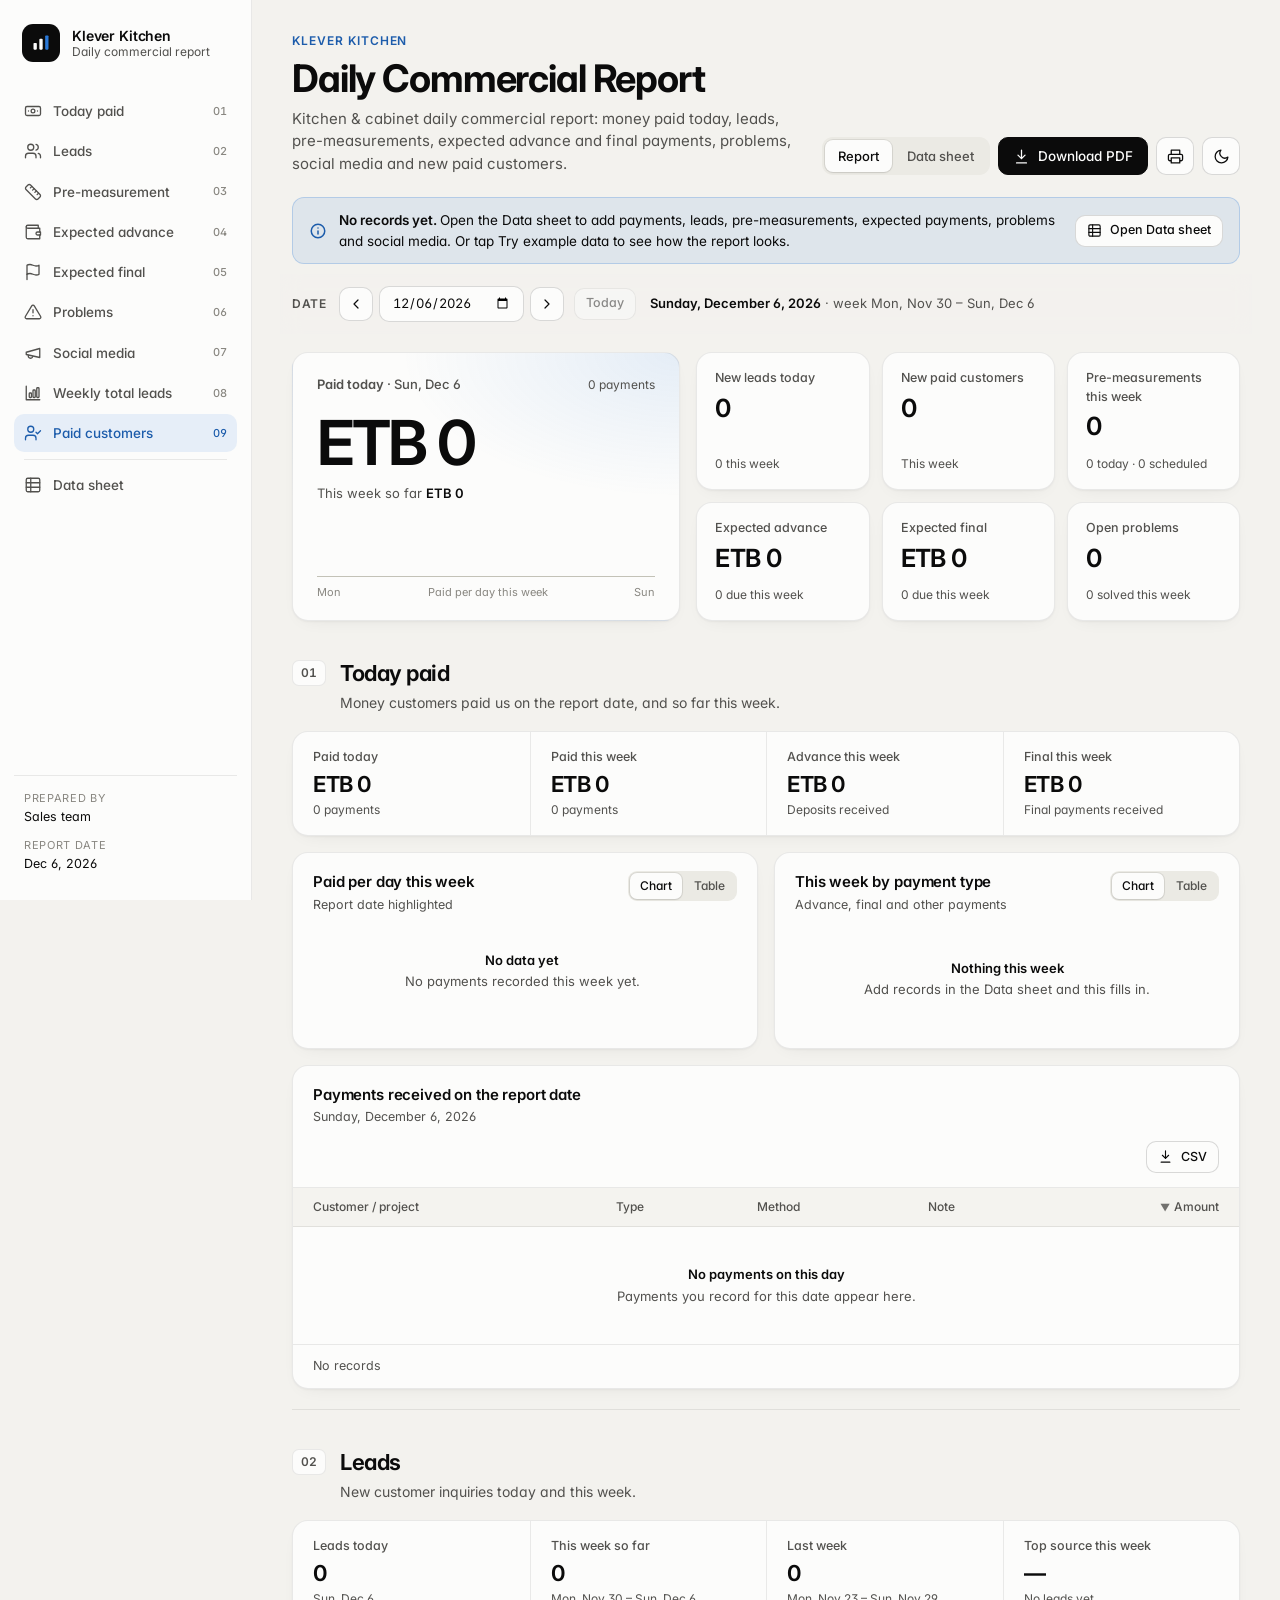
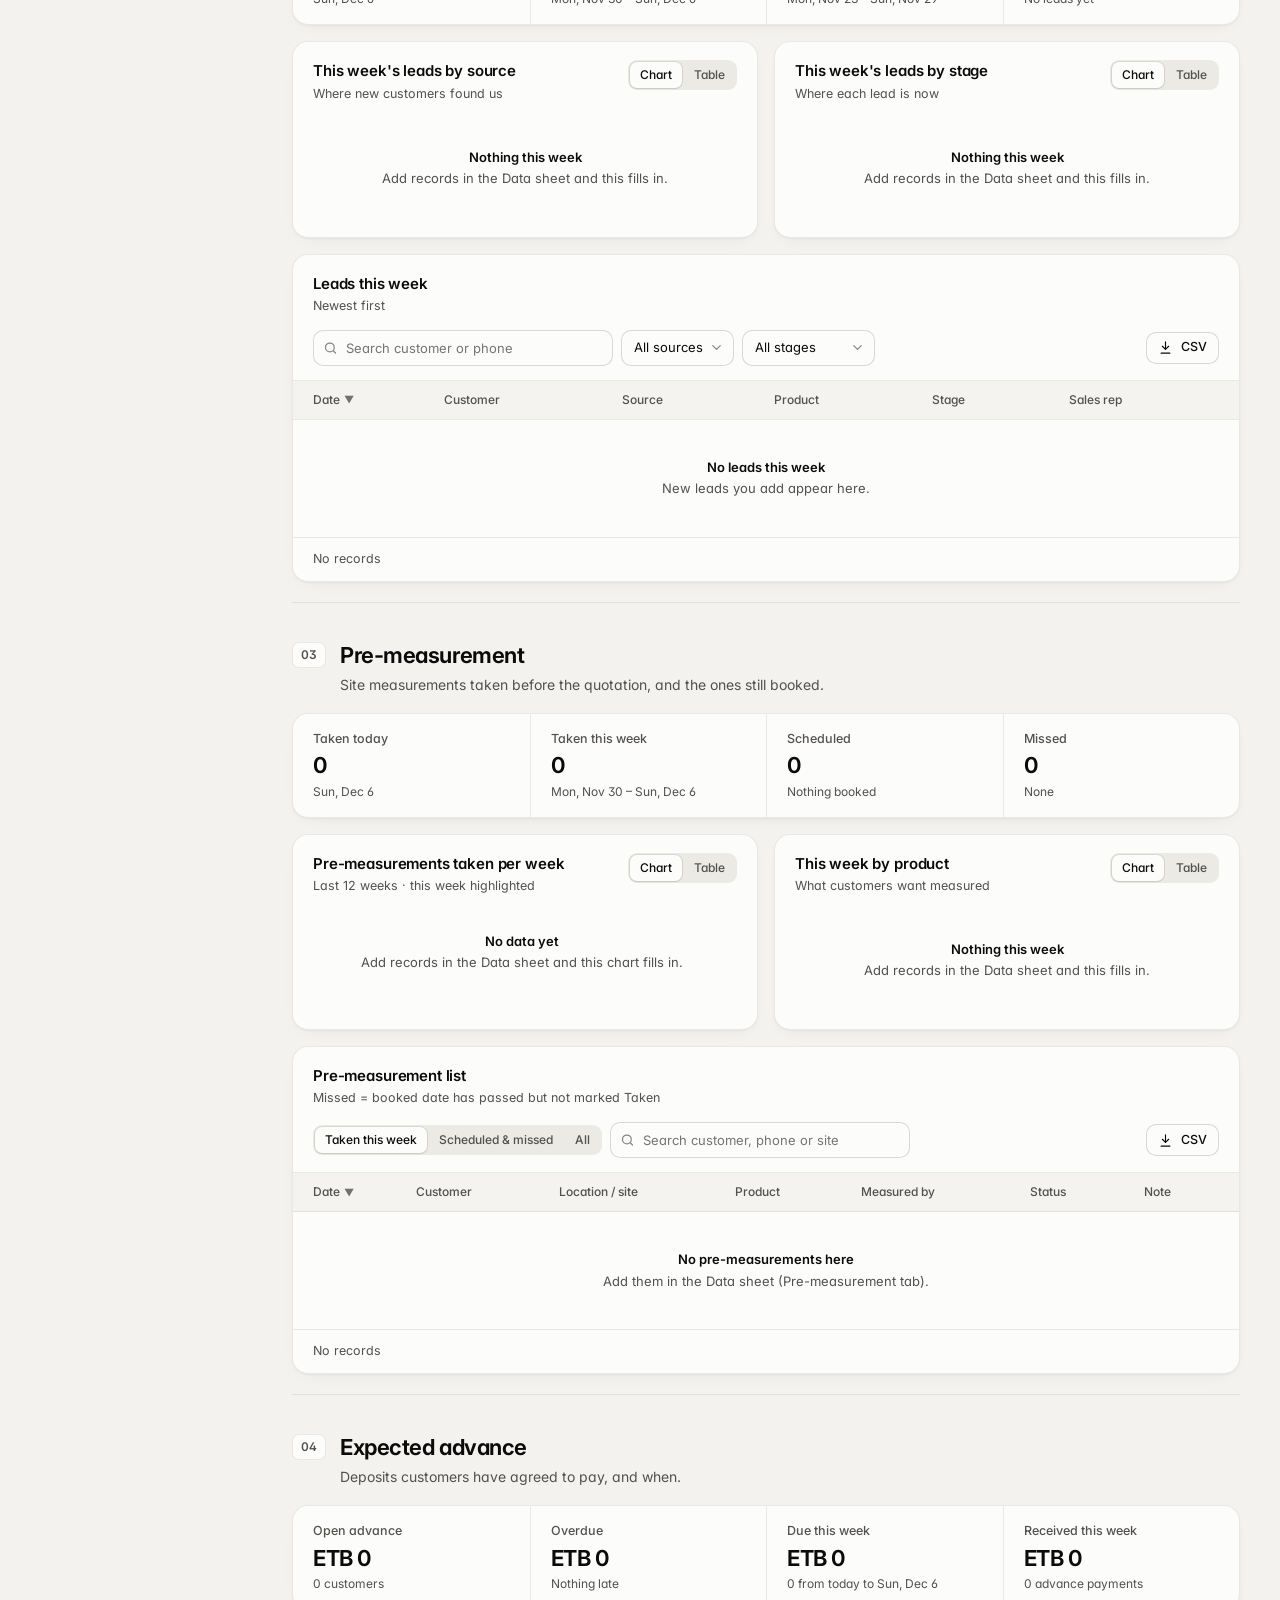
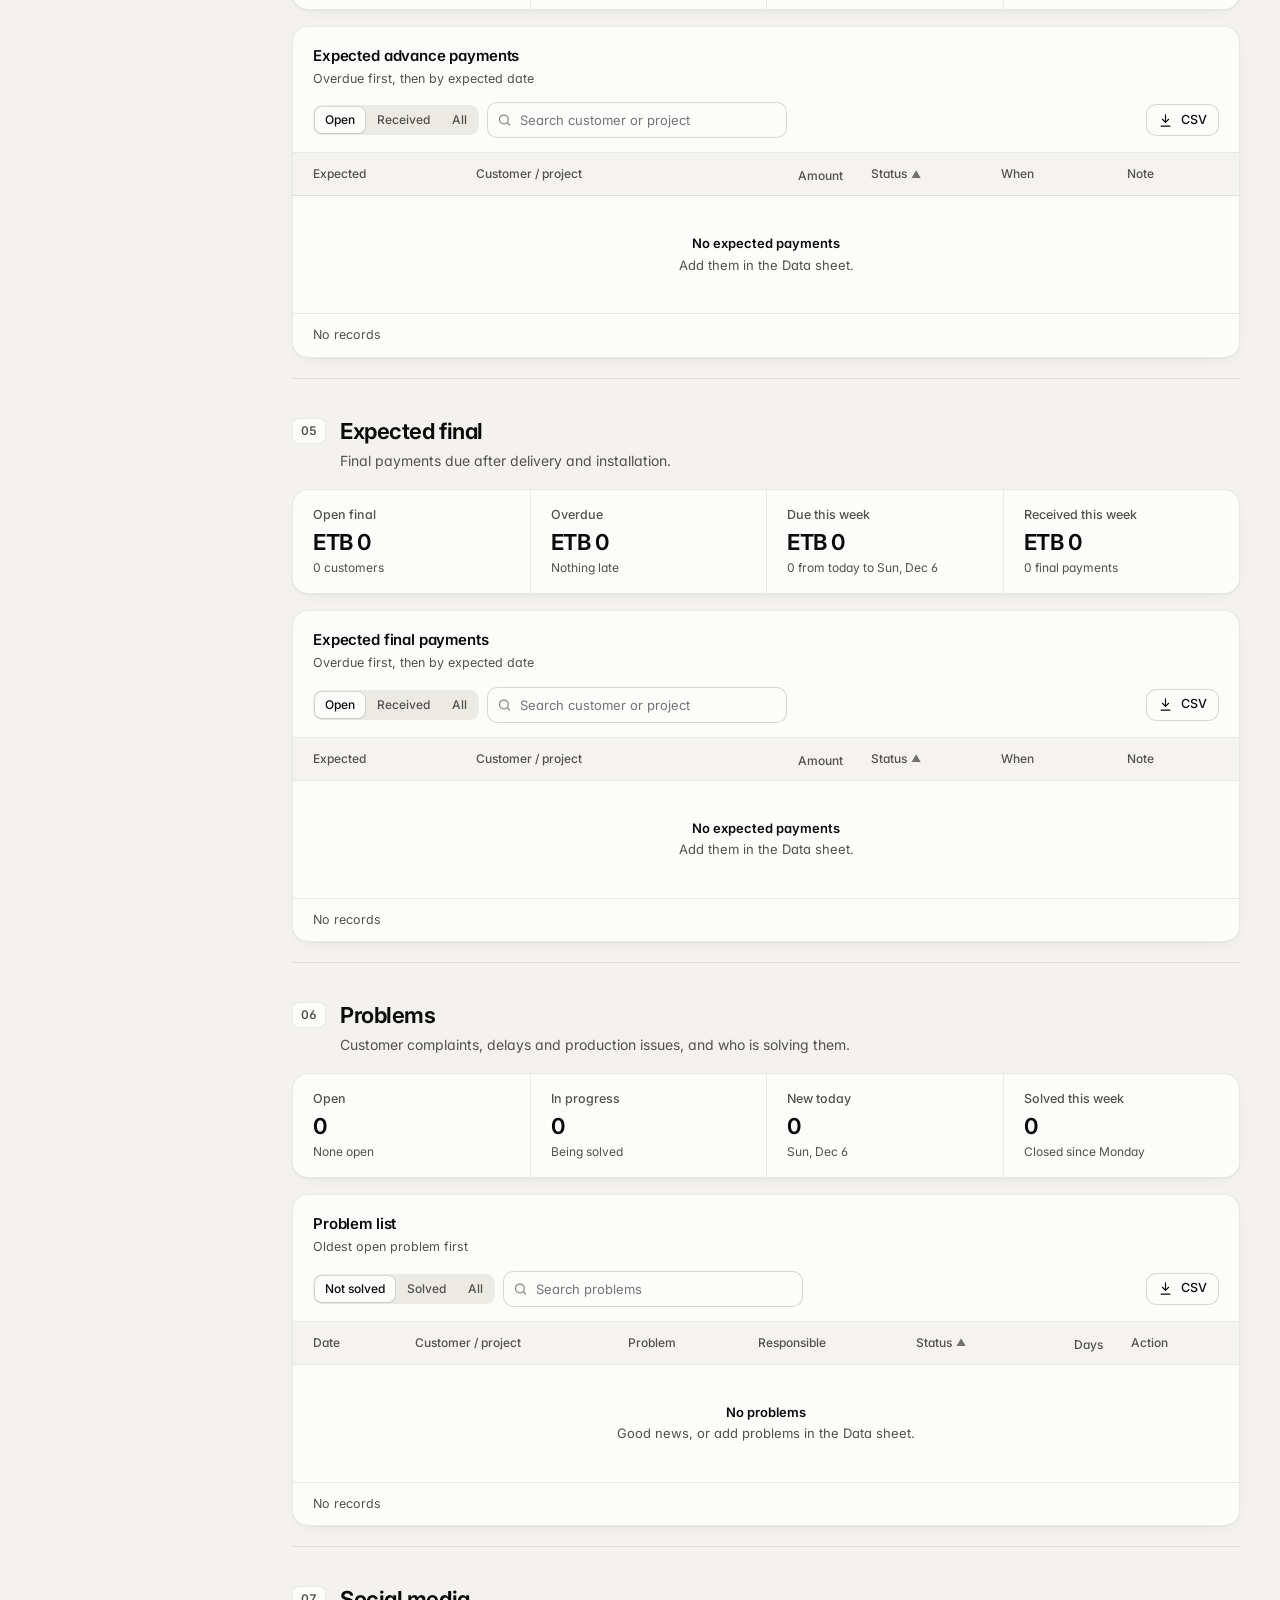
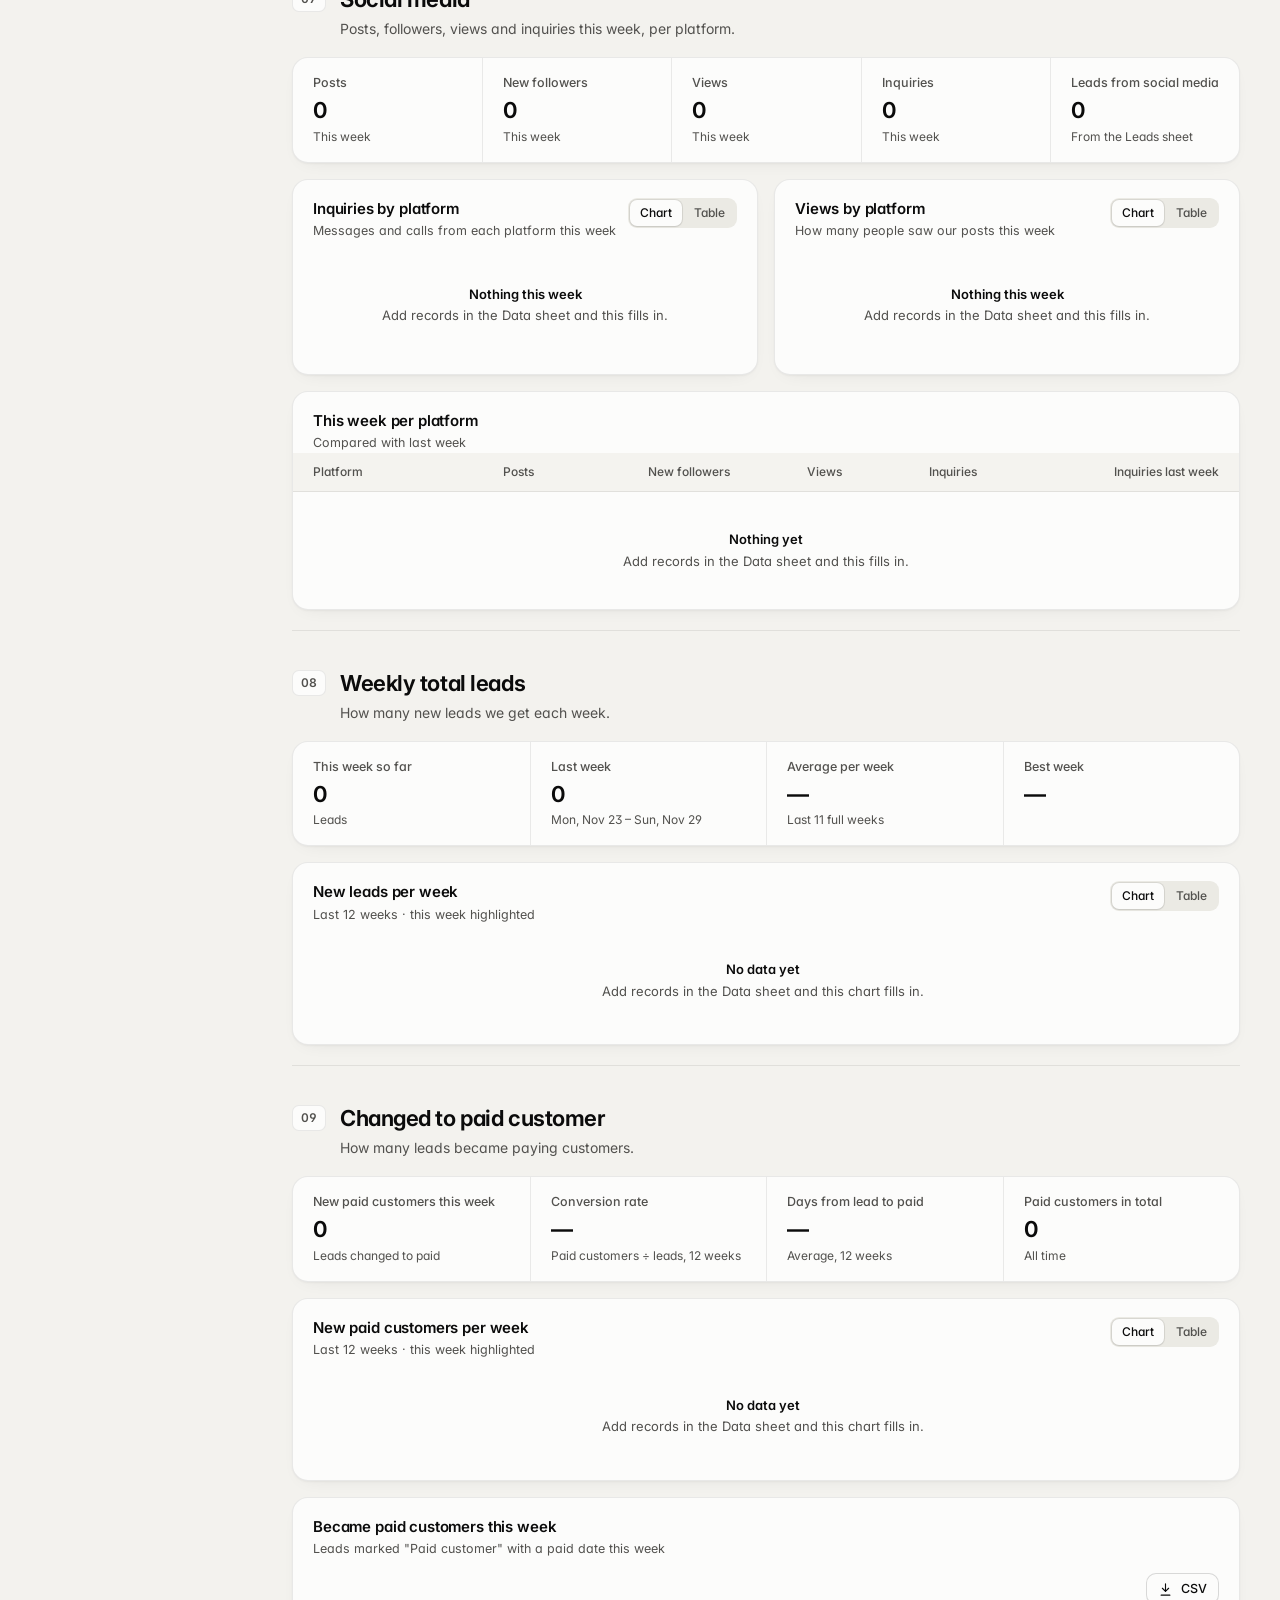
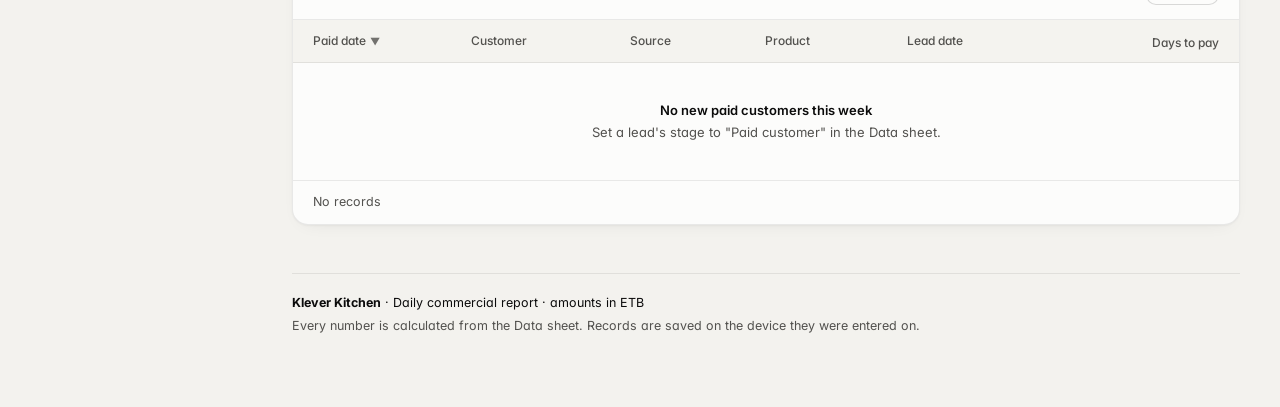
==== commit 2c98e9f0: "Add pre-measurement section New Pre-measurement data sheet tab (date, customer, phone, site, product" ====
--- a/index.html
+++ b/index.html
@@ -4,7 +4,7 @@
   <meta charset="utf-8">
   <meta name="viewport" content="width=device-width, initial-scale=1">
   <title>Daily Commercial Report</title>
-  <meta name="description" content="Daily commercial report: payments today, leads, expected advance and final payments, problems, social media and conversion.">
+  <meta name="description" content="Daily commercial report: payments today, leads, pre-measurements, expected advance and final payments, problems, social media and conversion.">
   <link rel="icon" href="data:image/svg+xml,%3Csvg xmlns='http://www.w3.org/2000/svg' viewBox='0 0 32 32'%3E%3Crect width='32' height='32' rx='8' fill='%230b0b0b'/%3E%3Crect x='8' y='17' width='4' height='7' rx='1' fill='%23fff'/%3E%3Crect x='14' y='12' width='4' height='12' rx='1' fill='%23fff'/%3E%3Crect x='20' y='8' width='4' height='16' rx='1' fill='%233987e5'/%3E%3C/svg%3E">
   <link rel="preconnect" href="https://fonts.googleapis.com">
   <link rel="preconnect" href="https://fonts.gstatic.com" crossorigin>
@@ -32,6 +32,7 @@
       <nav class="nav" id="nav">
         <a href="#paid" data-icon="cash">Today paid</a>
         <a href="#leads" data-icon="leads">Leads</a>
+        <a href="#measure" data-icon="ruler">Pre-measurement</a>
         <a href="#advance" data-icon="arrowInBox">Expected advance</a>
         <a href="#final" data-icon="flag">Expected final</a>
         <a href="#problems" data-icon="alertTri">Problems</a>
@@ -118,30 +119,41 @@
           <article class="card table-card"><header class="card-head"><div><h3>Leads this week</h3><p class="card-sub">Newest first</p></div></header><div id="leads-table"></div></article>
         </section>
 
-        <!-- 03 EXPECTED ADVANCE -->
+        <!-- 03 PRE-MEASUREMENT -->
+        <section class="section report-only" id="measure" aria-labelledby="h-measure">
+          <div class="section-head"><span class="section-num">03</span><div><h2 id="h-measure">Pre-measurement</h2><p>Site measurements taken before the quotation, and the ones still booked.</p></div></div>
+          <div class="card stat-strip" id="measure-stats"></div>
+          <div class="grid grid-2">
+            <article class="card chart-card" data-chart="measWeeks" data-title="Pre-measurements taken per week" data-sub="Last 12 weeks · this week highlighted"></article>
+            <article class="card chart-card" data-chart="measProducts" data-title="This week by product" data-sub="What customers want measured" data-hb></article>
+          </div>
+          <article class="card table-card"><header class="card-head"><div><h3>Pre-measurement list</h3><p class="card-sub">Missed = booked date has passed but not marked Taken</p></div></header><div id="measure-table"></div></article>
+        </section>
+
+        <!-- 04 EXPECTED ADVANCE -->
         <section class="section report-only" id="advance" aria-labelledby="h-advance">
-          <div class="section-head"><span class="section-num">03</span><div><h2 id="h-advance">Expected advance</h2><p>Deposits customers have agreed to pay, and when.</p></div></div>
+          <div class="section-head"><span class="section-num">04</span><div><h2 id="h-advance">Expected advance</h2><p>Deposits customers have agreed to pay, and when.</p></div></div>
           <div class="card stat-strip" id="advance-stats"></div>
           <article class="card table-card"><header class="card-head"><div><h3>Expected advance payments</h3><p class="card-sub">Overdue first, then by expected date</p></div></header><div id="advance-table"></div></article>
         </section>
 
-        <!-- 04 EXPECTED FINAL -->
+        <!-- 05 EXPECTED FINAL -->
         <section class="section report-only" id="final" aria-labelledby="h-final">
-          <div class="section-head"><span class="section-num">04</span><div><h2 id="h-final">Expected final</h2><p>Final payments due after delivery and installation.</p></div></div>
+          <div class="section-head"><span class="section-num">05</span><div><h2 id="h-final">Expected final</h2><p>Final payments due after delivery and installation.</p></div></div>
           <div class="card stat-strip" id="final-stats"></div>
           <article class="card table-card"><header class="card-head"><div><h3>Expected final payments</h3><p class="card-sub">Overdue first, then by expected date</p></div></header><div id="final-table"></div></article>
         </section>
 
-        <!-- 05 PROBLEMS -->
+        <!-- 06 PROBLEMS -->
         <section class="section report-only" id="problems" aria-labelledby="h-problems">
-          <div class="section-head"><span class="section-num">05</span><div><h2 id="h-problems">Problems</h2><p>Customer complaints, delays and production issues, and who is solving them.</p></div></div>
+          <div class="section-head"><span class="section-num">06</span><div><h2 id="h-problems">Problems</h2><p>Customer complaints, delays and production issues, and who is solving them.</p></div></div>
           <div class="card stat-strip" id="problem-stats"></div>
           <article class="card table-card"><header class="card-head"><div><h3>Problem list</h3><p class="card-sub">Oldest open problem first</p></div></header><div id="problem-table"></div></article>
         </section>
 
-        <!-- 06 SOCIAL MEDIA -->
+        <!-- 07 SOCIAL MEDIA -->
         <section class="section report-only" id="social" aria-labelledby="h-social">
-          <div class="section-head"><span class="section-num">06</span><div><h2 id="h-social">Social media</h2><p>Posts, followers, views and inquiries this week, per platform.</p></div></div>
+          <div class="section-head"><span class="section-num">07</span><div><h2 id="h-social">Social media</h2><p>Posts, followers, views and inquiries this week, per platform.</p></div></div>
           <div class="card stat-strip" id="social-stats"></div>
           <div class="grid grid-2">
             <article class="card chart-card" data-chart="socialInq" data-title="Inquiries by platform" data-sub="Messages and calls from each platform this week" data-hb></article>
@@ -150,16 +162,16 @@
           <article class="card table-card"><header class="card-head"><div><h3>This week per platform</h3><p class="card-sub">Compared with last week</p></div></header><div id="social-table"></div></article>
         </section>
 
-        <!-- 07 WEEKLY TOTAL LEADS -->
+        <!-- 08 WEEKLY TOTAL LEADS -->
         <section class="section report-only" id="weekly-leads" aria-labelledby="h-weekly-leads">
-          <div class="section-head"><span class="section-num">07</span><div><h2 id="h-weekly-leads">Weekly total leads</h2><p>How many new leads we get each week.</p></div></div>
+          <div class="section-head"><span class="section-num">08</span><div><h2 id="h-weekly-leads">Weekly total leads</h2><p>How many new leads we get each week.</p></div></div>
           <div class="card stat-strip" id="weekly-stats"></div>
           <article class="card chart-card" data-chart="leadWeeks" data-title="New leads per week" data-sub="Last 12 weeks · this week highlighted"></article>
         </section>
 
-        <!-- 08 CHANGED TO PAID CUSTOMER -->
+        <!-- 09 CHANGED TO PAID CUSTOMER -->
         <section class="section report-only" id="converted" aria-labelledby="h-converted">
-          <div class="section-head"><span class="section-num">08</span><div><h2 id="h-converted">Changed to paid customer</h2><p>How many leads became paying customers.</p></div></div>
+          <div class="section-head"><span class="section-num">09</span><div><h2 id="h-converted">Changed to paid customer</h2><p>How many leads became paying customers.</p></div></div>
           <div class="card stat-strip" id="convert-stats"></div>
           <article class="card chart-card" data-chart="convertWeeks" data-title="New paid customers per week" data-sub="Last 12 weeks · this week highlighted"></article>
           <article class="card table-card"><header class="card-head"><div><h3>Became paid customers this week</h3><p class="card-sub">Leads marked "Paid customer" with a paid date this week</p></div></header><div id="convert-table"></div></article>
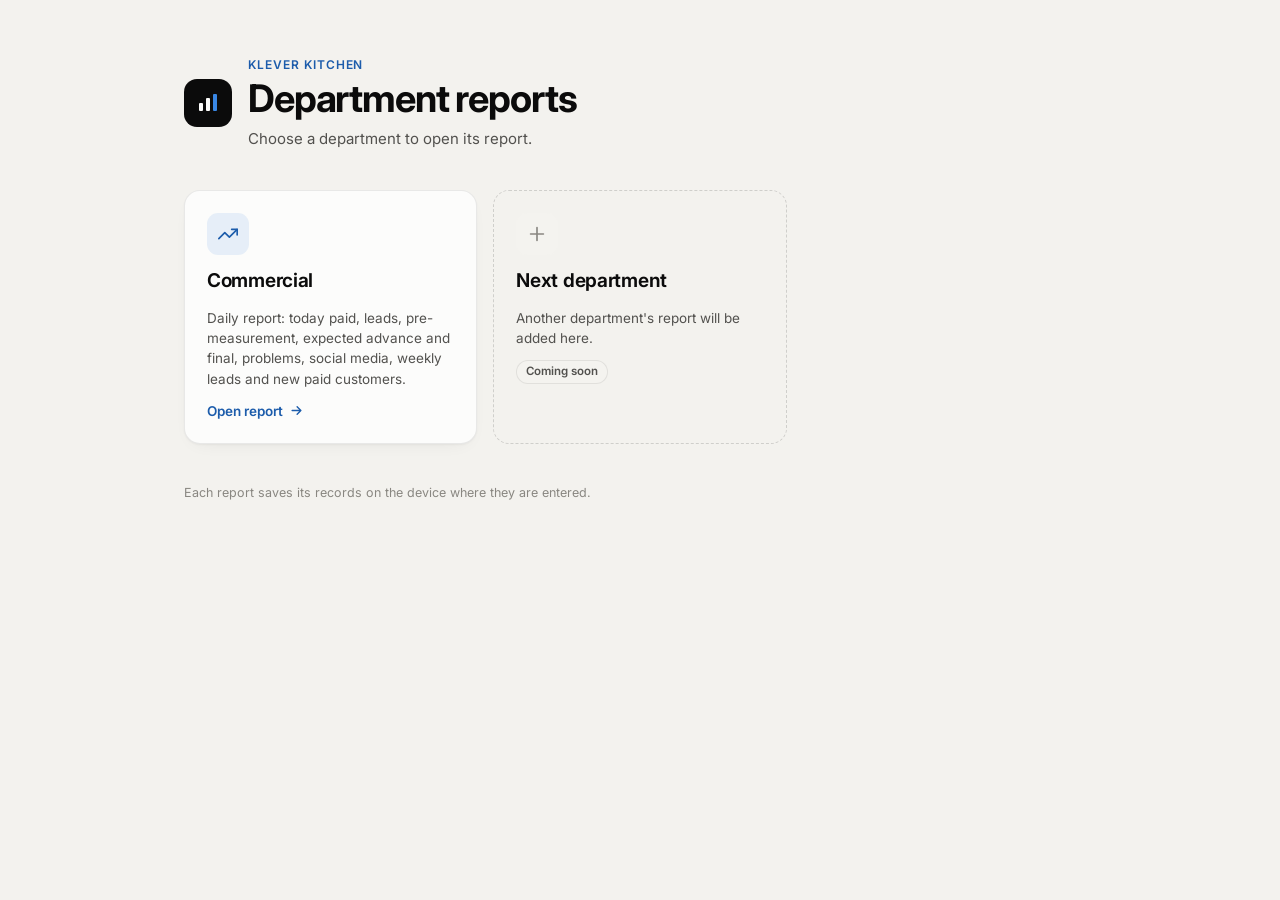
==== commit aa3fffe9: "Put the commercial report in its own folder, add department home page commercial/ holds the daily co" ====
--- a/index.html
+++ b/index.html
@@ -3,221 +3,108 @@
 <head>
   <meta charset="utf-8">
   <meta name="viewport" content="width=device-width, initial-scale=1">
-  <title>Daily Commercial Report</title>
-  <meta name="description" content="Daily commercial report: payments today, leads, pre-measurements, expected advance and final payments, problems, social media and conversion.">
+  <title>Klever Kitchen Reports</title>
+  <meta name="description" content="Department reports for Klever Kitchen.">
   <link rel="icon" href="data:image/svg+xml,%3Csvg xmlns='http://www.w3.org/2000/svg' viewBox='0 0 32 32'%3E%3Crect width='32' height='32' rx='8' fill='%230b0b0b'/%3E%3Crect x='8' y='17' width='4' height='7' rx='1' fill='%23fff'/%3E%3Crect x='14' y='12' width='4' height='12' rx='1' fill='%23fff'/%3E%3Crect x='20' y='8' width='4' height='16' rx='1' fill='%233987e5'/%3E%3C/svg%3E">
   <link rel="preconnect" href="https://fonts.googleapis.com">
   <link rel="preconnect" href="https://fonts.gstatic.com" crossorigin>
   <link href="https://fonts.googleapis.com/css2?family=Inter:wght@400;500;600;700&display=swap" rel="stylesheet">
-  <link rel="stylesheet" href="styles.css">
   <script>
     try { var t = localStorage.getItem("cr-theme"); if (t === "light" || t === "dark") document.documentElement.setAttribute("data-theme", t); } catch (e) {}
   </script>
+  <style>
+    :root {
+      color-scheme: light;
+      --page: #f3f2ee; --surface: #fcfcfb; --surface-2: #f4f3ef;
+      --ink: #0b0b0b; --ink-2: #52514e; --muted: #898781;
+      --border: rgba(11, 11, 11, 0.08); --border-strong: rgba(11, 11, 11, 0.15);
+      --accent: #2a78d6; --accent-ink: #1c5cab; --accent-soft: rgba(42, 120, 214, 0.1);
+      --shadow: 0 1px 2px rgba(20, 20, 10, 0.04), 0 6px 20px -12px rgba(20, 20, 10, 0.12);
+    }
+    @media (prefers-color-scheme: dark) {
+      :root:not([data-theme="light"]) {
+        color-scheme: dark;
+        --page: #0d0d0d; --surface: #1a1a19; --surface-2: #222221;
+        --ink: #ffffff; --ink-2: #c3c2b7; --muted: #898781;
+        --border: rgba(255, 255, 255, 0.08); --border-strong: rgba(255, 255, 255, 0.16);
+        --accent: #3987e5; --accent-ink: #86b6ef; --accent-soft: rgba(57, 135, 229, 0.16);
+        --shadow: 0 1px 2px rgba(0, 0, 0, 0.3);
+      }
+    }
+    :root[data-theme="dark"] {
+      color-scheme: dark;
+      --page: #0d0d0d; --surface: #1a1a19; --surface-2: #222221;
+      --ink: #ffffff; --ink-2: #c3c2b7; --muted: #898781;
+      --border: rgba(255, 255, 255, 0.08); --border-strong: rgba(255, 255, 255, 0.16);
+      --accent: #3987e5; --accent-ink: #86b6ef; --accent-soft: rgba(57, 135, 229, 0.16);
+      --shadow: 0 1px 2px rgba(0, 0, 0, 0.3);
+    }
+    *, *::before, *::after { box-sizing: border-box; }
+    body {
+      margin: 0; min-height: 100vh;
+      background: var(--page); color: var(--ink);
+      font: 15px/1.5 "Inter", system-ui, -apple-system, "Segoe UI", Roboto, sans-serif;
+      -webkit-font-smoothing: antialiased;
+    }
+    .wrap { max-width: 960px; margin: 0 auto; padding: 56px 24px 64px; }
+    header { display: flex; align-items: center; gap: 16px; margin-bottom: 40px; }
+    .mark { width: 48px; height: 48px; border-radius: 13px; background: var(--ink); color: var(--surface); display: grid; place-items: center; flex: none; }
+    .eyebrow { font-size: 12px; font-weight: 600; letter-spacing: .08em; text-transform: uppercase; color: var(--accent-ink); margin: 0 0 4px; }
+    h1 { margin: 0; font-size: clamp(28px, 4vw, 38px); font-weight: 700; letter-spacing: -0.03em; line-height: 1.1; }
+    .lede { color: var(--ink-2); margin: 8px 0 0; }
+    .grid { display: grid; grid-template-columns: repeat(auto-fill, minmax(260px, 1fr)); gap: 16px; }
+    .card {
+      display: flex; flex-direction: column; gap: 12px;
+      padding: 22px; min-height: 220px;
+      background: var(--surface); border: 1px solid var(--border); border-radius: 16px; box-shadow: var(--shadow);
+      color: inherit; text-decoration: none;
+      transition: border-color .15s, box-shadow .15s, transform .15s;
+    }
+    a.card:hover { border-color: var(--accent); box-shadow: 0 0 0 3px var(--accent-soft), var(--shadow); }
+    a.card:focus-visible { outline: 2px solid var(--accent); outline-offset: 3px; }
+    .icon { width: 42px; height: 42px; border-radius: 11px; display: grid; place-items: center; background: var(--accent-soft); color: var(--accent-ink); }
+    .icon svg { width: 22px; height: 22px; fill: none; stroke: currentColor; stroke-width: 1.8; stroke-linecap: round; stroke-linejoin: round; }
+    .card h2 { margin: 0; font-size: 19px; font-weight: 650; letter-spacing: -0.015em; }
+    .card p { margin: 0; color: var(--ink-2); font-size: 13.5px; }
+    .open { margin-top: auto; font-size: 13.5px; font-weight: 600; color: var(--accent-ink); display: inline-flex; align-items: center; gap: 6px; }
+    .open svg { width: 15px; height: 15px; fill: none; stroke: currentColor; stroke-width: 2.2; stroke-linecap: round; stroke-linejoin: round; }
+    .card.soon { background: transparent; box-shadow: none; border-style: dashed; border-color: var(--border-strong); }
+    .card.soon .icon { background: var(--surface-2); color: var(--muted); }
+    .tag { align-self: flex-start; font-size: 11.5px; font-weight: 600; color: var(--ink-2); background: var(--surface-2); border: 1px solid var(--border); padding: 2px 9px; border-radius: 999px; }
+    footer { margin-top: 40px; color: var(--muted); font-size: 12.5px; }
+    @media (max-width: 560px) { .wrap { padding: 32px 16px 48px; } header { margin-bottom: 28px; } }
+  </style>
 </head>
 <body>
-  <a class="skip-link" href="#content">Skip to report</a>
+  <div class="wrap">
+    <header>
+      <span class="mark" aria-hidden="true">
+        <svg viewBox="0 0 24 24" width="24" height="24"><rect x="3" y="12" width="4" height="8" rx="1" fill="currentColor"/><rect x="10" y="7" width="4" height="13" rx="1" fill="currentColor"/><rect x="17" y="3" width="4" height="17" rx="1" fill="#3987e5"/></svg>
+      </span>
+      <div>
+        <p class="eyebrow">Klever Kitchen</p>
+        <h1>Department reports</h1>
+        <p class="lede">Choose a department to open its report.</p>
+      </div>
+    </header>
 
-  <div class="app">
-    <aside class="sidebar" aria-label="Report sections">
-      <div class="brand">
-        <span class="brand-mark" aria-hidden="true">
-          <svg viewBox="0 0 24 24" width="20" height="20"><rect x="3" y="12" width="4" height="8" rx="1" fill="currentColor"/><rect x="10" y="7" width="4" height="13" rx="1" fill="currentColor"/><rect x="17" y="3" width="4" height="17" rx="1" fill="var(--c-in)"/></svg>
-        </span>
-        <div class="brand-text">
-          <strong id="company-name">Company</strong>
-          <span>Daily commercial report</span>
-        </div>
-      </div>
+    <main class="grid">
+      <a class="card" href="commercial/">
+        <span class="icon" aria-hidden="true"><svg viewBox="0 0 24 24"><path d="m22 7-8.5 8.5-5-5L2 17"/><path d="M16 7h6v6"/></svg></span>
+        <h2>Commercial</h2>
+        <p>Daily report: today paid, leads, pre-measurement, expected advance and final, problems, social media, weekly leads and new paid customers.</p>
+        <span class="open">Open report <svg viewBox="0 0 24 24" aria-hidden="true"><path d="M5 12h14M13 6l6 6-6 6"/></svg></span>
+      </a>
 
-      <nav class="nav" id="nav">
-        <a href="#paid" data-icon="cash">Today paid</a>
-        <a href="#leads" data-icon="leads">Leads</a>
-        <a href="#measure" data-icon="ruler">Pre-measurement</a>
-        <a href="#advance" data-icon="arrowInBox">Expected advance</a>
-        <a href="#final" data-icon="flag">Expected final</a>
-        <a href="#problems" data-icon="alertTri">Problems</a>
-        <a href="#social" data-icon="megaphone">Social media</a>
-        <a href="#weekly-leads" data-icon="bars">Weekly total leads</a>
-        <a href="#converted" data-icon="userCheck">Paid customers</a>
-        <a href="#sheet" data-icon="sheet" class="nav-sheet">Data sheet</a>
-      </nav>
-
-      <div class="sidebar-foot">
-        <span class="foot-label">Prepared by</span>
-        <span id="prepared-by">—</span>
-        <span class="foot-label">Report date</span>
-        <span id="as-of">—</span>
-      </div>
-    </aside>
-
-    <main class="main" id="content">
-      <div class="content">
-        <header class="topbar">
-          <div>
-            <p class="eyebrow" id="eyebrow">Company</p>
-            <h1>Daily Commercial Report</h1>
-            <p class="lede" id="lede"></p>
-          </div>
-          <div class="topbar-actions">
-            <div class="seg view-seg" id="view-seg" role="group" aria-label="View">
-              <button type="button" data-view="report" aria-pressed="true">Report</button>
-              <button type="button" data-view="sheet" aria-pressed="false">Data sheet</button>
-            </div>
-            <button class="btn btn-primary" id="pdf-btn" type="button" title="Download this report as a PDF file">
-              <svg viewBox="0 0 24 24" aria-hidden="true"><path d="M12 3v12M7 10l5 5 5-5M5 21h14"/></svg>
-              <span>Download PDF</span>
-            </button>
-            <button class="icon-btn" id="print-btn" type="button" aria-label="Print" title="Print">
-              <svg viewBox="0 0 24 24" aria-hidden="true"><path d="M6 9V3h12v6M6 18H4a2 2 0 0 1-2-2v-5a2 2 0 0 1 2-2h16a2 2 0 0 1 2 2v5a2 2 0 0 1-2 2h-2M6 14h12v7H6z"/></svg>
-            </button>
-            <button class="icon-btn" id="theme-btn" type="button" aria-label="Switch colour theme">
-              <svg class="i-moon" viewBox="0 0 24 24" aria-hidden="true"><path d="M21 12.8A9 9 0 1 1 11.2 3a7 7 0 0 0 9.8 9.8z"/></svg>
-              <svg class="i-sun" viewBox="0 0 24 24" aria-hidden="true"><circle cx="12" cy="12" r="4"/><path d="M12 2v2M12 20v2M4.9 4.9l1.4 1.4M17.7 17.7l1.4 1.4M2 12h2M20 12h2M4.9 19.1l1.4-1.4M17.7 6.3l1.4-1.4"/></svg>
-            </button>
-          </div>
-        </header>
-
-        <div class="notice report-only" id="data-banner" hidden></div>
-
-        <div class="filterbar report-only" role="toolbar" aria-label="Report date">
-          <span class="filter-label">Date</span>
-          <div class="date-nav">
-            <button class="icon-btn sm" id="day-prev" type="button" aria-label="Previous day"><svg viewBox="0 0 24 24" aria-hidden="true"><path d="m15 18-6-6 6-6"/></svg></button>
-            <label class="sr-only" for="report-date">Report date</label>
-            <input class="input date-input" type="date" id="report-date">
-            <button class="icon-btn sm" id="day-next" type="button" aria-label="Next day"><svg viewBox="0 0 24 24" aria-hidden="true"><path d="m9 18 6-6-6-6"/></svg></button>
-          </div>
-          <button class="btn btn-sm" id="day-today" type="button">Today</button>
-          <span class="filter-note" id="filter-note"></span>
-        </div>
-
-        <!-- AT A GLANCE -->
-        <div class="overview-top report-only glance">
-          <article class="card hero" id="hero"></article>
-          <div class="tiles" id="kpi-tiles"></div>
-        </div>
-
-        <!-- 01 TODAY PAID -->
-        <section class="section report-only" id="paid" aria-labelledby="h-paid">
-          <div class="section-head"><span class="section-num">01</span><div><h2 id="h-paid">Today paid</h2><p>Money customers paid us on the report date, and so far this week.</p></div></div>
-          <div class="card stat-strip" id="paid-stats"></div>
-          <div class="grid grid-2">
-            <article class="card chart-card" data-chart="paidDays" data-title="Paid per day this week" data-sub="Report date highlighted"></article>
-            <article class="card chart-card" data-chart="paidTypes" data-title="This week by payment type" data-sub="Advance, final and other payments" data-hb></article>
-          </div>
-          <article class="card table-card"><header class="card-head"><div><h3>Payments received on the report date</h3><p class="card-sub" id="paid-table-sub"></p></div></header><div id="paid-table"></div></article>
-        </section>
-
-        <!-- 02 LEADS -->
-        <section class="section report-only" id="leads" aria-labelledby="h-leads">
-          <div class="section-head"><span class="section-num">02</span><div><h2 id="h-leads">Leads</h2><p>New customer inquiries today and this week.</p></div></div>
-          <div class="card stat-strip" id="leads-stats"></div>
-          <div class="grid grid-2">
-            <article class="card chart-card" data-chart="leadSources" data-title="This week's leads by source" data-sub="Where new customers found us" data-hb></article>
-            <article class="card chart-card" data-chart="leadStages" data-title="This week's leads by stage" data-sub="Where each lead is now" data-hb></article>
-          </div>
-          <article class="card table-card"><header class="card-head"><div><h3>Leads this week</h3><p class="card-sub">Newest first</p></div></header><div id="leads-table"></div></article>
-        </section>
-
-        <!-- 03 PRE-MEASUREMENT -->
-        <section class="section report-only" id="measure" aria-labelledby="h-measure">
-          <div class="section-head"><span class="section-num">03</span><div><h2 id="h-measure">Pre-measurement</h2><p>Site measurements taken before the quotation, and the ones still booked.</p></div></div>
-          <div class="card stat-strip" id="measure-stats"></div>
-          <div class="grid grid-2">
-            <article class="card chart-card" data-chart="measWeeks" data-title="Pre-measurements taken per week" data-sub="Last 12 weeks · this week highlighted"></article>
-            <article class="card chart-card" data-chart="measProducts" data-title="This week by product" data-sub="What customers want measured" data-hb></article>
-          </div>
-          <article class="card table-card"><header class="card-head"><div><h3>Pre-measurement list</h3><p class="card-sub">Missed = booked date has passed but not marked Taken</p></div></header><div id="measure-table"></div></article>
-        </section>
-
-        <!-- 04 EXPECTED ADVANCE -->
-        <section class="section report-only" id="advance" aria-labelledby="h-advance">
-          <div class="section-head"><span class="section-num">04</span><div><h2 id="h-advance">Expected advance</h2><p>Deposits customers have agreed to pay, and when.</p></div></div>
-          <div class="card stat-strip" id="advance-stats"></div>
-          <article class="card table-card"><header class="card-head"><div><h3>Expected advance payments</h3><p class="card-sub">Overdue first, then by expected date</p></div></header><div id="advance-table"></div></article>
-        </section>
-
-        <!-- 05 EXPECTED FINAL -->
-        <section class="section report-only" id="final" aria-labelledby="h-final">
-          <div class="section-head"><span class="section-num">05</span><div><h2 id="h-final">Expected final</h2><p>Final payments due after delivery and installation.</p></div></div>
-          <div class="card stat-strip" id="final-stats"></div>
-          <article class="card table-card"><header class="card-head"><div><h3>Expected final payments</h3><p class="card-sub">Overdue first, then by expected date</p></div></header><div id="final-table"></div></article>
-        </section>
-
-        <!-- 06 PROBLEMS -->
-        <section class="section report-only" id="problems" aria-labelledby="h-problems">
-          <div class="section-head"><span class="section-num">06</span><div><h2 id="h-problems">Problems</h2><p>Customer complaints, delays and production issues, and who is solving them.</p></div></div>
-          <div class="card stat-strip" id="problem-stats"></div>
-          <article class="card table-card"><header class="card-head"><div><h3>Problem list</h3><p class="card-sub">Oldest open problem first</p></div></header><div id="problem-table"></div></article>
-        </section>
-
-        <!-- 07 SOCIAL MEDIA -->
-        <section class="section report-only" id="social" aria-labelledby="h-social">
-          <div class="section-head"><span class="section-num">07</span><div><h2 id="h-social">Social media</h2><p>Posts, followers, views and inquiries this week, per platform.</p></div></div>
-          <div class="card stat-strip" id="social-stats"></div>
-          <div class="grid grid-2">
-            <article class="card chart-card" data-chart="socialInq" data-title="Inquiries by platform" data-sub="Messages and calls from each platform this week" data-hb></article>
-            <article class="card chart-card" data-chart="socialViews" data-title="Views by platform" data-sub="How many people saw our posts this week" data-hb></article>
-          </div>
-          <article class="card table-card"><header class="card-head"><div><h3>This week per platform</h3><p class="card-sub">Compared with last week</p></div></header><div id="social-table"></div></article>
-        </section>
-
-        <!-- 08 WEEKLY TOTAL LEADS -->
-        <section class="section report-only" id="weekly-leads" aria-labelledby="h-weekly-leads">
-          <div class="section-head"><span class="section-num">08</span><div><h2 id="h-weekly-leads">Weekly total leads</h2><p>How many new leads we get each week.</p></div></div>
-          <div class="card stat-strip" id="weekly-stats"></div>
-          <article class="card chart-card" data-chart="leadWeeks" data-title="New leads per week" data-sub="Last 12 weeks · this week highlighted"></article>
-        </section>
-
-        <!-- 09 CHANGED TO PAID CUSTOMER -->
-        <section class="section report-only" id="converted" aria-labelledby="h-converted">
-          <div class="section-head"><span class="section-num">09</span><div><h2 id="h-converted">Changed to paid customer</h2><p>How many leads became paying customers.</p></div></div>
-          <div class="card stat-strip" id="convert-stats"></div>
-          <article class="card chart-card" data-chart="convertWeeks" data-title="New paid customers per week" data-sub="Last 12 weeks · this week highlighted"></article>
-          <article class="card table-card"><header class="card-head"><div><h3>Became paid customers this week</h3><p class="card-sub">Leads marked "Paid customer" with a paid date this week</p></div></header><div id="convert-table"></div></article>
-        </section>
-
-        <!-- DATA SHEET -->
-        <section class="sheet-view" id="sheet" aria-labelledby="h-sheet">
-          <div class="section-head">
-            <span class="section-num">✎</span>
-            <div>
-              <h2 id="h-sheet">Data sheet</h2>
-              <p>Type, paste or import your records here, like a spreadsheet. The report is calculated from this sheet.</p>
-            </div>
-          </div>
-
-          <div class="notice" id="sheet-notice"></div>
-
-          <div class="sheet-bar">
-            <div class="seg sheet-tabs" id="sheet-tabs" role="tablist" aria-label="Sheets"></div>
-          </div>
-
-          <div class="sheet-actions">
-            <button class="btn btn-sm" id="import-btn" type="button"></button>
-            <input type="file" id="import-file" accept=".xlsx,.xls,.csv" hidden>
-            <button class="btn btn-sm" id="export-xlsx" type="button"></button>
-            <button class="btn btn-sm" id="export-js" type="button"></button>
-            <span class="dt-spacer"></span>
-            <button class="btn btn-sm btn-ghost" id="load-example" type="button">Try example data</button>
-            <button class="btn btn-sm btn-ghost danger" id="clear-all" type="button">Start empty</button>
-          </div>
-
-          <article class="card sheet-card" id="sheet-body"></article>
-        </section>
-
-        <footer class="page-foot">
-          <p><strong id="foot-company">Company</strong> · Daily commercial report · <span id="foot-period"></span></p>
-          <p class="muted" id="foot-note"></p>
-        </footer>
+      <div class="card soon">
+        <span class="icon" aria-hidden="true"><svg viewBox="0 0 24 24"><path d="M12 5v14M5 12h14"/></svg></span>
+        <h2>Next department</h2>
+        <p>Another department's report will be added here.</p>
+        <span class="tag">Coming soon</span>
       </div>
     </main>
+
+    <footer>Each report saves its records on the device where they are entered.</footer>
   </div>
-
-  <div id="tooltip" hidden></div>
-  <div class="toast" id="toast" role="status" hidden></div>
-
-  <script src="data.js"></script>
-  <script src="app.js"></script>
 </body>
 </html>
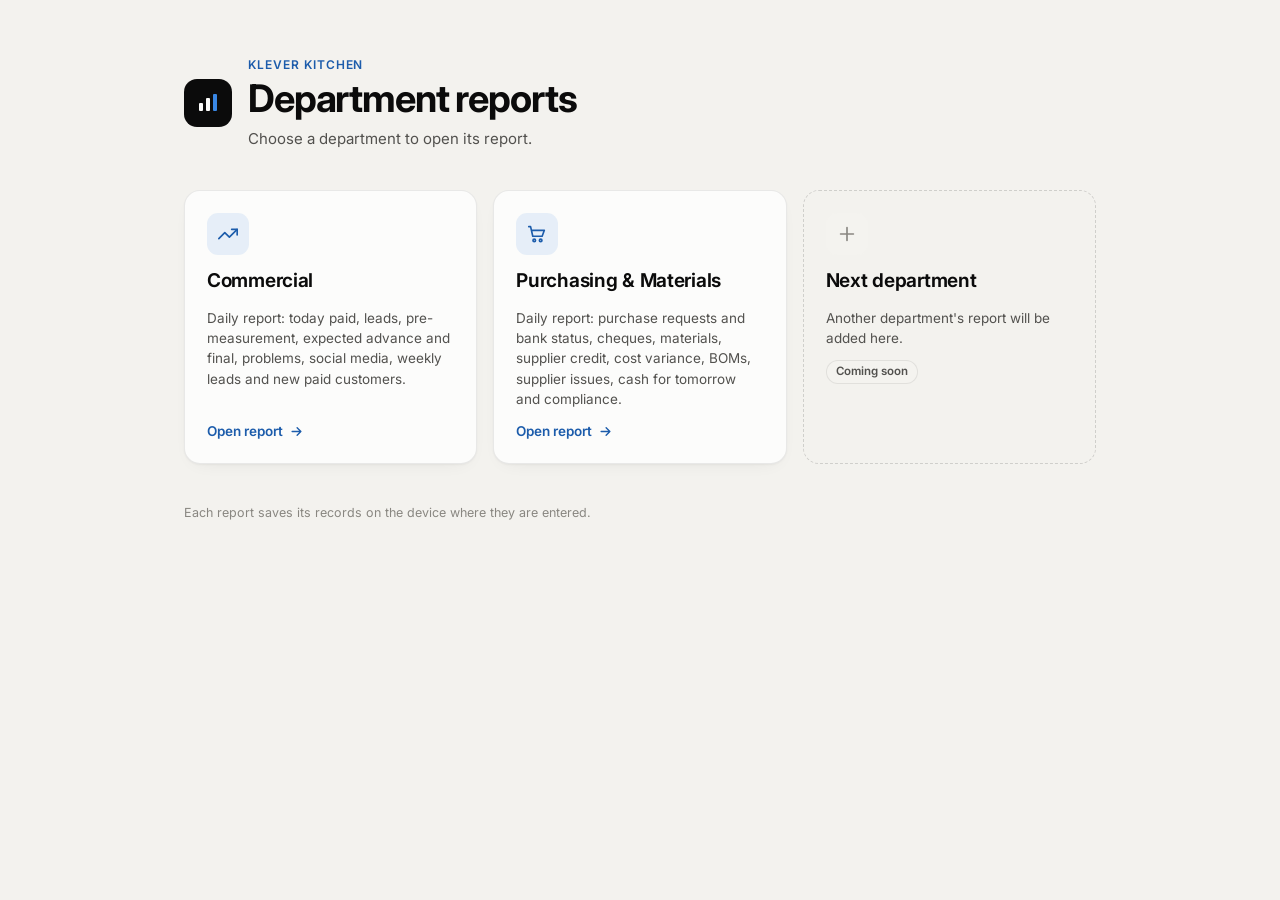
==== commit f5b1b661: "Add Purchasing & Materials card to the department home page Co-Authored-By: Claude Opus 5.5 (1M cont" ====
--- a/index.html
+++ b/index.html
@@ -96,6 +96,13 @@
         <span class="open">Open report <svg viewBox="0 0 24 24" aria-hidden="true"><path d="M5 12h14M13 6l6 6-6 6"/></svg></span>
       </a>
 
+      <a class="card" href="https://ewkena2-ops.github.io/purchasing-report/">
+        <span class="icon" aria-hidden="true"><svg viewBox="0 0 24 24"><path d="M3 4h2l2.4 10.5h10.2L20 8H6.2"/><circle cx="9" cy="19" r="1.4"/><circle cx="16" cy="19" r="1.4"/></svg></span>
+        <h2>Purchasing &amp; Materials</h2>
+        <p>Daily report: purchase requests and bank status, cheques, materials, supplier credit, cost variance, BOMs, supplier issues, cash for tomorrow and compliance.</p>
+        <span class="open">Open report <svg viewBox="0 0 24 24" aria-hidden="true"><path d="M5 12h14M13 6l6 6-6 6"/></svg></span>
+      </a>
+
       <div class="card soon">
         <span class="icon" aria-hidden="true"><svg viewBox="0 0 24 24"><path d="M12 5v14M5 12h14"/></svg></span>
         <h2>Next department</h2>
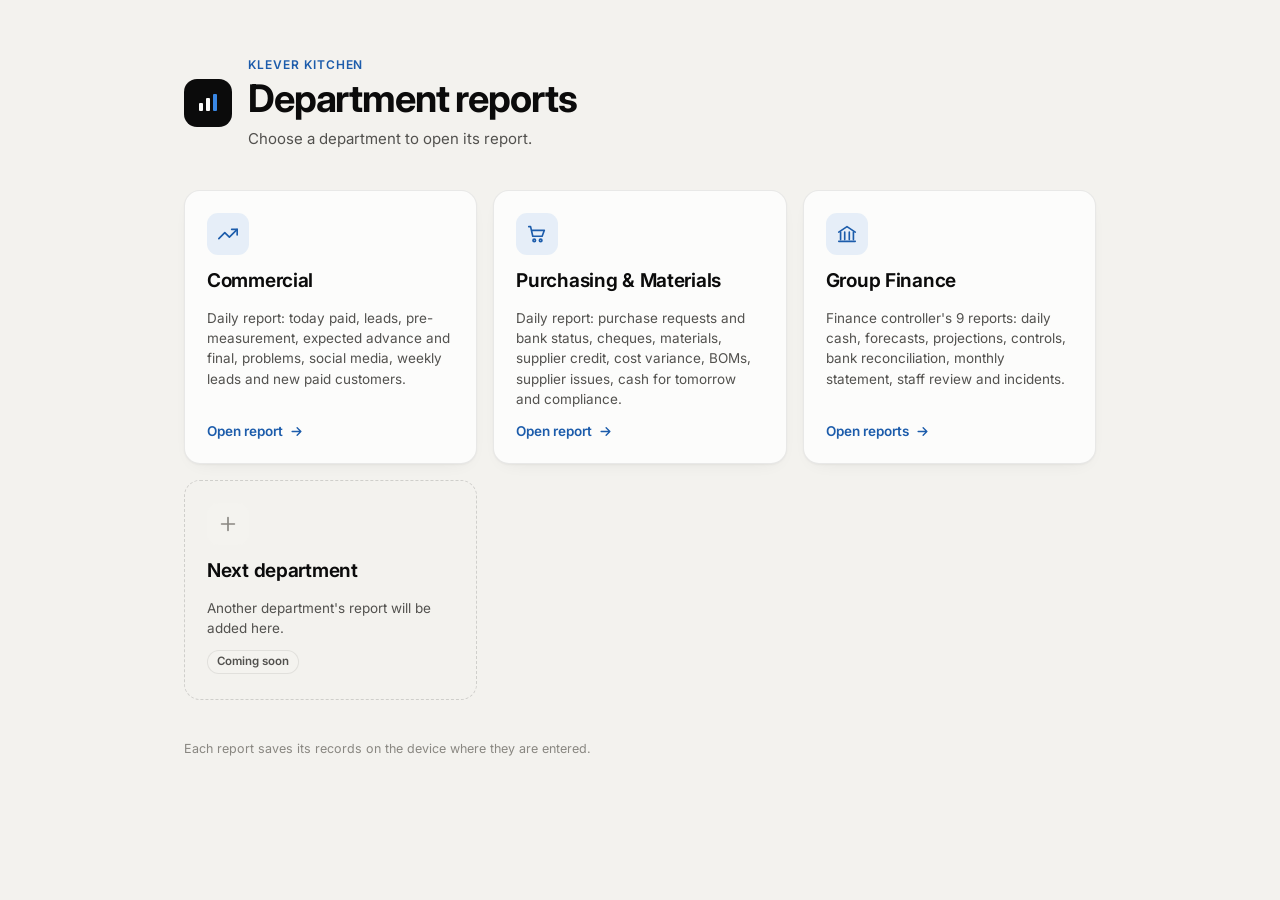
==== commit fd874983: "Add Group Finance card to the department home page Co-Authored-By: Claude Opus 5.5 (1M context) <nor" ====
--- a/index.html
+++ b/index.html
@@ -103,6 +103,13 @@
         <span class="open">Open report <svg viewBox="0 0 24 24" aria-hidden="true"><path d="M5 12h14M13 6l6 6-6 6"/></svg></span>
       </a>
 
+      <a class="card" href="https://ewkena2-ops.github.io/finance-report/">
+        <span class="icon" aria-hidden="true"><svg viewBox="0 0 24 24"><path d="M3 10 12 4l9 6"/><path d="M5 10v8M9.5 10v8M14.5 10v8M19 10v8M3 20h18"/></svg></span>
+        <h2>Group Finance</h2>
+        <p>Finance controller's 9 reports: daily cash, forecasts, projections, controls, bank reconciliation, monthly statement, staff review and incidents.</p>
+        <span class="open">Open reports <svg viewBox="0 0 24 24" aria-hidden="true"><path d="M5 12h14M13 6l6 6-6 6"/></svg></span>
+      </a>
+
       <div class="card soon">
         <span class="icon" aria-hidden="true"><svg viewBox="0 0 24 24"><path d="M12 5v14M5 12h14"/></svg></span>
         <h2>Next department</h2>
